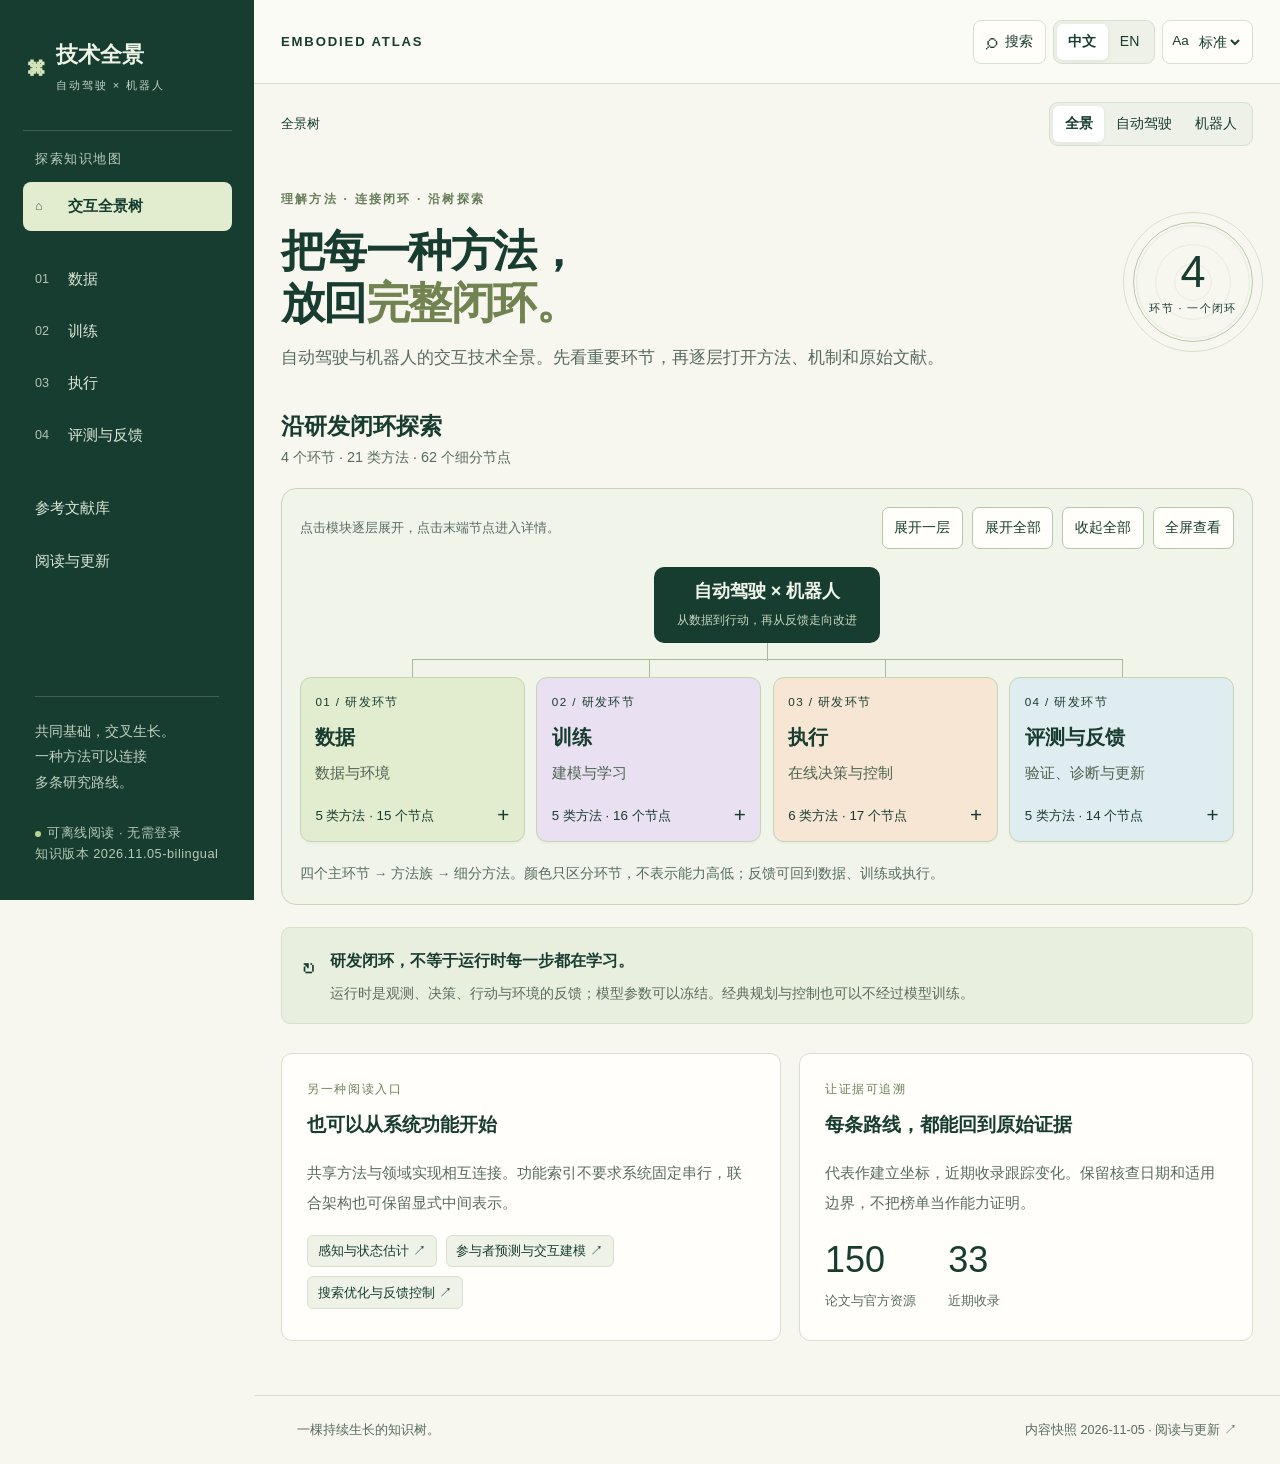
==== index.html @ 9d547c28 "Publish bilingual autonomous driving and robotics research atlas" ====
<!doctype html>
<html lang="zh-CN">
<head>
<meta charset="utf-8"><meta name="viewport" content="width=device-width,initial-scale=1">
<meta name="description" content="自动驾驶与机器人交互技术全景 / An interactive research atlas for autonomous driving and robotics.">
<meta name="theme-color" content="#173d31"><title>技术全景 · Embodied Atlas</title>
<link rel="stylesheet" href="style.css"><script src="data.js" defer></script><script src="app.js" defer></script>
</head>
<body>
<a class="skip" href="#main" id="skip">跳到主要内容</a>
<aside class="sidebar" id="sidebar"></aside>
<div class="workspace">
<header class="topbar"><button class="icon-button mobile-menu" id="menuToggle" aria-expanded="false">☰</button><a href="#home" class="topbrand">EMBODIED ATLAS<span> / 2026</span></a><div class="tools"><button id="openSearch" class="tool-button"><span aria-hidden="true">⌕</span><span id="searchLabel"></span><kbd>/</kbd></button><div class="segmented language" role="group" id="languageGroup"><button data-lang="zh" lang="zh-CN">中文</button><button data-lang="en" lang="en">EN</button></div><label class="font-control"><span aria-hidden="true">Aa</span><select id="fontSize"></select></label></div></header>
<div class="viewbar"><nav class="breadcrumbs" id="breadcrumbs"></nav><div class="segmented domain" id="domainGroup" role="group"></div></div>
<main id="main" tabindex="-1"></main>
<footer id="footer"></footer>
</div>
<dialog id="searchDialog" aria-labelledby="searchTitle"><div class="dialog-head"><h2 id="searchTitle"></h2><button id="closeSearch" class="icon-button">×</button></div><input id="searchInput" type="search" autocomplete="off"><div class="search-meta" id="searchMeta" role="status" aria-live="polite"></div><div id="searchResults"></div><div class="search-foot" id="searchFoot"></div></dialog>
<div class="sr-only" id="announcer" role="status" aria-live="polite"></div>
</body></html>
---- style.css ----
:root{--paper:#f7f7f0;--panel:#fffefa;--ink:#183c30;--muted:#596b60;--line:#d7dfd0;--deep:#173d31;--mint:#e1edce;--violet:#e9e1f1;--peach:#f6e6d3;--blue:#e0edf0;--font-size:18px;font-size:var(--font-size)}*{box-sizing:border-box}body{margin:0;background:var(--paper);color:var(--ink);font-family:Inter,"Noto Sans CJK SC","Microsoft YaHei",-apple-system,BlinkMacSystemFont,"Segoe UI",sans-serif;line-height:1.65}button,input,select{font:inherit}button,a,input,select,summary{-webkit-tap-highlight-color:transparent}button,select,summary{cursor:pointer}a{color:inherit;text-decoration:none}a:hover{text-decoration:underline;text-underline-offset:4px}button{color:inherit}button:disabled{opacity:.5;cursor:not-allowed}button:focus-visible,a:focus-visible,summary:focus-visible,input:focus-visible,select:focus-visible{outline:3px solid #577b36;outline-offset:4px}button{border:1px solid var(--line);background:var(--panel)}.skip{position:fixed;left:1rem;top:-6rem;z-index:99;padding:.7rem 1rem;background:white}.skip:focus{top:1rem}.sr-only{position:absolute;width:1px;height:1px;padding:0;margin:-1px;overflow:hidden;clip:rect(0,0,0,0);white-space:nowrap;border:0}.sidebar{position:fixed;inset:0 auto 0 0;width:254px;background:var(--deep);color:#eef3e6;padding:2rem 1.25rem;display:flex;flex-direction:column;z-index:15;overflow-y:auto}.brand{display:flex;align-items:center;gap:.7rem;font-size:1.2rem;font-weight:650;line-height:1.3;margin:.25rem .2rem 2.1rem}.brand-icon{font-size:1.9rem;color:#d4e3ba}.brand small{display:block;font-size:.62rem;font-weight:400;letter-spacing:.18em;margin-top:.5rem;color:#c3d3c5}.nav-label{font-size:.7rem;letter-spacing:.12em;color:#bdcdbd;padding:1rem .7rem .5rem;border-top:1px solid #426050}.nav-item{display:flex;gap:.65rem;align-items:center;padding:.68rem .7rem;border-radius:8px;font-size:.83rem;margin:3px 0;color:#dce7d7}.nav-item:hover{background:#244d3f;text-decoration:none}.nav-item.active{color:#173d31;background:#e1edce;font-weight:650}.nav-item .nav-num{font-size:.7rem;opacity:.8;min-width:1.2rem}.nav-gap{height:1rem}.sidebar-bottom{margin-top:auto;padding:.7rem .7rem 0}.sidebar-note{color:#c1d1c0;font-size:.78rem;line-height:1.8;border-top:1px solid #426050;padding-top:1.2rem}.side-status{font-size:.65rem;color:#b7c9b5;letter-spacing:.04em;margin-top:1.5rem}.status-dot{display:inline-block;width:6px;height:6px;background:#b7d690;border-radius:50%;margin-right:.35rem}.workspace{margin-left:254px;min-height:100vh}.topbar{min-height:84px;padding:1rem 2.4rem;border-bottom:1px solid var(--line);display:flex;align-items:center;justify-content:space-between;gap:1rem;background:#fbfbf5}.topbrand{font-size:.73rem;letter-spacing:.14em;font-weight:700;white-space:nowrap}.topbrand span{color:var(--muted);font-weight:400}.tools{display:flex;gap:.6rem;align-items:center}.tool-button{border:1px solid var(--line);border-radius:8px;min-height:44px;padding:.36rem .65rem;display:flex;gap:.45rem;align-items:center;font-size:.75rem}.tool-button>span:first-child{font-size:1.25rem;line-height:1}.tool-button kbd{font-family:inherit;border:1px solid var(--line);padding:0 .3rem;color:var(--muted);font-size:.65rem}.segmented{display:flex;background:#eef1e7;border:1px solid var(--line);padding:3px;border-radius:9px}.segmented button{background:transparent;border:0;border-radius:6px;min-height:36px;padding:.35rem .65rem;font-size:.72rem;white-space:nowrap}.segmented button.active{background:white;box-shadow:0 1px 4px #173d3112;font-weight:650}.font-control{display:flex;align-items:center;gap:.35rem;padding:.3rem .5rem;font-size:.75rem;border:1px solid var(--line);border-radius:8px;min-height:44px;background:var(--panel)}.font-control select{border:0;background:transparent;color:var(--ink);font-size:.73rem;max-width:6.5rem}.icon-button{width:44px;height:44px;border-radius:8px;display:inline-grid;place-items:center;font-size:1.3rem;flex-shrink:0}.mobile-menu{display:none}.viewbar{display:flex;justify-content:space-between;align-items:center;gap:1rem;padding:1.1rem 2.4rem .3rem}.breadcrumbs{display:flex;align-items:center;flex-wrap:wrap;gap:.45rem;color:var(--muted);font-size:.72rem}.breadcrumbs .current{color:var(--ink)}main{max-width:1700px;margin:auto;padding:1.8rem 2.4rem 3.5rem}h1,h2,h3,h4,p{margin-top:0}h1{font-weight:600;line-height:1.2;letter-spacing:-.035em}h2{font-size:1.3rem;line-height:1.4;font-weight:650}h3{font-size:1.05rem;line-height:1.5;font-weight:650}p{margin-bottom:1rem}p:last-child{margin-bottom:0}.eyebrow{font-size:.68rem;letter-spacing:.18em;font-weight:600;color:#677e59;margin-bottom:.85rem}.hero{display:flex;align-items:center;justify-content:space-between;gap:3rem;margin:.7rem 0 2rem}.hero h1{font-size:clamp(2.1rem,3.4vw,3.25rem);margin-bottom:.8rem}.hero h1 em{font-style:normal;color:#718350}.hero p{color:var(--muted);font-size:.92rem;max-width:43rem;line-height:1.85}.hero-index{flex:0 0 145px;width:145px;height:145px;border:1px solid #b9c8aa;border-radius:50%;display:grid;place-content:center;text-align:center;background:repeating-radial-gradient(circle,transparent 0 17px,#dce4d26b 18px 19px);outline:1px solid #d8e1ce;outline-offset:9px}.hero-index strong{font-size:2.5rem;line-height:1.2;font-weight:450}.hero-index small{font-size:.62rem;letter-spacing:.12em}.section-head{display:flex;align-items:flex-start;justify-content:space-between;gap:1rem;margin:1.8rem 0 1rem}.section-head h2{margin-bottom:.2rem}.section-head p{color:var(--muted);font-size:.8rem}.outline-button{border:1px solid #b6c7aa;border-radius:7px;padding:.4rem .65rem;min-height:42px;font-size:.75rem}.outline-button:hover{background:#e8efdd;text-decoration:none}.primary-link{background:var(--deep);color:white;border-radius:7px;padding:.55rem .85rem;display:inline-block;font-size:.83rem}.tree-shell{border:1px solid #c7d4bb;border-radius:15px;background:#f1f4e9;padding:1.4rem;position:relative}.tree-controls{display:flex;gap:.5rem;flex-wrap:wrap;justify-content:flex-end;align-items:center;margin-bottom:.8rem}.tree-controls .tree-hint{font-size:.73rem;color:var(--muted);margin-right:auto}.tree-root{background:var(--deep);color:#f1f4e9;display:table;max-width:100%;margin:1rem auto 1.9rem;padding:.6rem 1.3rem;border-radius:10px;text-align:center;position:relative;line-height:1.5}.tree-root strong{display:block;font-size:1rem}.tree-root small{font-size:.68rem;color:#c6d5bb}.tree-root:after{content:"";position:absolute;top:100%;left:50%;width:1px;height:1rem;background:#a8b99a}.tree-grid{display:grid;grid-template-columns:repeat(4,minmax(0,1fr));gap:1rem;position:relative;align-items:start}.tree-grid:before{content:"";height:1px;background:#a8b99a;position:absolute;top:-1rem;left:12%;right:12%}.stage-branch{min-width:0;position:relative}.stage-branch:before{content:"";position:absolute;top:-1rem;left:50%;height:1rem;width:1px;background:#a8b99a}.stage-toggle{width:100%;text-align:left;border:1px solid #c5d4b7;border-radius:11px;background:var(--stage-color);padding:1rem;display:block;position:relative;box-shadow:0 2px 0 #173d3107}.mint{--stage-color:var(--mint)}.violet{--stage-color:var(--violet)}.peach{--stage-color:var(--peach)}.blue{--stage-color:var(--blue)}.stage-toggle:hover{border-color:#7c9866;box-shadow:0 4px 14px #173d3110}.stage-toggle .stage-number{font-size:.65rem;letter-spacing:.12em;display:block;margin-bottom:.7rem}.stage-toggle strong{display:block;font-size:1.28rem;line-height:1.4;margin-bottom:.5rem}.stage-toggle .subtitle{font-size:.76rem;display:block;line-height:1.65;color:#4d6252}.branch-foot{display:flex;justify-content:space-between;gap:.5rem;margin-top:1.1rem;font-size:.67rem;align-items:center}.toggle-indicator{font-size:1.15rem;font-weight:400;line-height:1}.tree-children{margin:.7rem 0 0 .55rem;padding-left:.65rem;border-left:1px solid #c2cfb7}.category-branch{margin-bottom:.55rem;position:relative}.category-branch:before{content:"";position:absolute;top:1.2rem;left:-.65rem;width:.65rem;height:1px;background:#c2cfb7}.category-toggle{width:100%;text-align:left;border-radius:8px;background:var(--panel);padding:.65rem .6rem;display:flex;align-items:center;gap:.45rem;font-size:.82rem;line-height:1.55}.category-toggle .cat-count{margin-left:auto;font-size:.65rem;color:var(--muted)}.category-toggle[aria-expanded=true]{border-color:#829d6e;background:#fff}.tree-leaves{list-style:none;padding:0 0 .35rem .7rem;margin:.45rem 0 .5rem;border-left:1px solid #cbd5c1}.tree-leaves li{margin:.25rem 0;position:relative}.tree-leaves a{display:flex;align-items:center;gap:.3rem;border-radius:6px;padding:.4rem .5rem;background:#fffefa;font-size:.75rem;line-height:1.65;border:1px solid transparent}.tree-leaves a:hover{border-color:#b6c7aa;text-decoration:none;background:white}.tree-leaves a span:last-child{margin-left:auto;color:#789164}.branch-overview{font-size:.68rem;display:block;margin:.7rem .2rem 1rem;color:#496d37}.tree-legend{font-size:.7rem;color:var(--muted);margin:1.1rem 0 .1rem;line-height:1.8}.loop-note{display:flex;gap:.8rem;align-items:flex-start;background:#e9efdf;border:1px solid #d8e1ca;border-radius:9px;padding:1rem 1.1rem;margin:1.2rem 0}.loop-note>span{font-size:1.5rem;line-height:1.5}.loop-note strong{font-size:.87rem}.loop-note p{font-size:.78rem;color:var(--muted);margin-top:.35rem}.overview-grid{display:grid;grid-template-columns:1.1fr 1fr;gap:1rem;margin-top:1.6rem}.panel{border:1px solid var(--line);border-radius:11px;padding:1.4rem;background:var(--panel)}.panel p{color:var(--muted);font-size:.86rem;line-height:1.9}.panel-kicker{font-size:.65rem;letter-spacing:.14em;color:#6b7f58;margin-bottom:.7rem}.reading-path{display:flex;gap:.5rem;flex-wrap:wrap}.reading-path a,.chip{display:inline-block;border:1px solid var(--line);background:#eff3e7;padding:.25rem .55rem;border-radius:6px;font-size:.72rem;line-height:1.65}.stats{display:flex;gap:1.8rem;margin-top:1rem}.stats strong{display:block;font-size:2rem;font-weight:450;line-height:1.4}.stats span{font-size:.73rem;color:var(--muted)}.page-header{padding:1.5rem 0 1.4rem;max-width:60rem}.page-header h1{font-size:2.1rem;margin-bottom:.8rem}.page-header p{font-size:.95rem;line-height:1.9;color:var(--muted);max-width:58rem}.domain-note{border-left:3px solid #8da573;background:#edf2e5;padding:.85rem 1rem;font-size:.83rem;line-height:1.9;margin:0 0 1.4rem}.category-grid{display:grid;grid-template-columns:repeat(2,minmax(0,1fr));gap:1rem}.category-card{border:1px solid var(--line);background:var(--panel);padding:1.4rem;border-radius:11px}.category-id{font-size:.65rem;letter-spacing:.1em;color:var(--muted)}.category-card h2{margin:.55rem 0}.category-card p{font-size:.83rem;color:var(--muted);line-height:1.85}.leaf-links{display:flex;flex-direction:column}.leaf-links a{border-top:1px solid #e4e9dd;padding:.75rem 0;display:flex;gap:.7rem;font-size:.85rem;line-height:1.7}.leaf-links a>span:last-child{margin-left:auto;color:#708c60}.leaf-links small{font-size:.68rem;color:var(--muted);white-space:nowrap}.node-layout{display:grid;grid-template-columns:minmax(0,1fr) 250px;gap:2rem;align-items:start}.node-article{font-size:1rem;line-height:1.95;max-width:76ch}.node-article p{margin-bottom:1.25rem}.node-article a{color:#42702d;text-decoration:underline;text-decoration-thickness:1px}.node-article ul{padding-left:1.3rem}.node-article li{margin-bottom:.7rem}.chips{display:flex;gap:.4rem;flex-wrap:wrap;margin-bottom:1.2rem}.chip.driving{background:#f4e7d7}.chip.robotics{background:#e9e0f2}.chip.latest{background:#e4ecd6}.ref-section{margin:2rem 0}.ref-head{display:flex;gap:.6rem;flex-wrap:wrap;align-items:baseline;margin-bottom:1rem}.ref-head h2{margin:0}.ref-head .help{font-size:.73rem;color:var(--muted)}.count{font-size:.7rem;color:#587345;background:#e8efdf;padding:.12rem .5rem;border-radius:50px}.reference-grid{display:grid;grid-template-columns:repeat(2,minmax(0,1fr));gap:.8rem}.reference-card{border:1px solid var(--line);border-radius:9px;background:var(--panel);padding:1.05rem}.reference-card h3{font-size:.92rem;line-height:1.65;margin:.5rem 0}.reference-card a:hover{text-decoration:none}.reference-card a:hover h3{text-decoration:underline;text-underline-offset:4px}.ref-meta{font-size:.66rem;color:#5e744c;display:flex;gap:.5rem;justify-content:space-between}.ref-desc{font-size:.78rem;line-height:1.85;color:var(--muted);margin:.6rem 0}.ref-origin{font-size:.65rem;color:#697d60;margin-top:.8rem;overflow-wrap:anywhere}.ref-links{display:flex;gap:.4rem;flex-wrap:wrap;border-top:1px solid #e4e8dd;margin-top:.7rem;padding-top:.7rem}.ref-links a{font-size:.67rem;color:#4e703d}.node-aside{position:sticky;top:1rem}.node-aside h3{font-size:.95rem}.node-aside p{font-size:.78rem}.small-link{display:block;font-size:.76rem;padding:.55rem 0;border-top:1px solid #e2e8d9}.node-aside .panel{padding:1.1rem}.next-prev{display:flex;justify-content:space-between;gap:1rem;border-top:1px solid var(--line);margin-top:2rem;padding-top:1.4rem}.next-prev a{font-size:.85rem;max-width:45%;line-height:1.6}.next-prev small{display:block;font-size:.67rem;color:var(--muted);margin-bottom:.3rem}.next-prev a:last-child{text-align:right}.leaf-detail{border:1px solid var(--line);border-radius:9px;margin:.7rem 0;background:var(--panel)}.leaf-detail summary{padding:1rem;font-size:1rem;line-height:1.7}.leaf-detail summary .count{float:right}.detail-inner{padding:0 1.2rem 1.2rem;font-size:.87rem;line-height:1.9}.detail-link{font-size:.83rem;color:#486e31;font-weight:600}.empty-state{padding:1.5rem;border:1px dashed #c3d0b9;border-radius:9px;color:var(--muted);font-size:.85rem;background:#f1f4e9}.empty-state p{margin-top:.6rem;font-size:.8rem}.filter-row{display:flex;gap:.8rem;align-items:center;flex-wrap:wrap;margin:.7rem 0 1.2rem}.inline-search{flex:1;min-width:180px;background:var(--panel);border:1px solid #bbcbb0;border-radius:8px;padding:.7rem 1rem;font-size:.86rem}.filter-row select{border:1px solid #bbcbb0;padding:.65rem .7rem;border-radius:8px;background:var(--panel);font-size:.8rem}.mini{font-size:.75rem;color:var(--muted)}.guide-grid{display:grid;grid-template-columns:repeat(2,minmax(0,1fr));gap:1rem}.wide{grid-column:1/-1}.axis-row{display:grid;grid-template-columns:10rem 1fr;gap:1rem;border-top:1px solid var(--line);padding:.8rem 0;font-size:.84rem}.axis-row span{color:var(--muted)}footer{border-top:1px solid var(--line);padding:1.3rem 2.4rem;display:flex;justify-content:space-between;flex-wrap:wrap;gap:1rem;font-size:.7rem;color:var(--muted)}dialog{width:min(780px,92vw);max-height:86vh;padding:1.2rem;border:1px solid #afc09f;border-radius:14px;background:var(--paper);color:var(--ink);box-shadow:0 20px 80px #152e2840}dialog::backdrop{background:#173d3180;backdrop-filter:blur(3px)}.dialog-head{display:flex;align-items:center;justify-content:space-between;margin-bottom:1rem}.dialog-head h2{margin:0;font-size:1.15rem}#searchInput{width:100%;border:1px solid #bbcbb0;border-radius:8px;background:white;padding:.7rem .9rem;font-size:.95rem}.search-meta{font-size:.74rem;color:var(--muted);padding:.8rem 0}.search-result{display:block;border-top:1px solid var(--line);padding:1rem .5rem}.search-result:hover{background:#edf2e4;text-decoration:none}.search-result small{color:var(--muted);font-size:.68rem}.search-result h3{font-size:1rem;margin:.3rem 0}.search-result p{font-size:.8rem;color:var(--muted);line-height:1.8}.search-foot{border-top:1px solid var(--line);padding-top:.8rem;font-size:.68rem;color:var(--muted)}.tree-shell:fullscreen{overflow:auto;border-radius:0;padding:2rem;background:var(--paper)}.tree-shell:fullscreen .tree-grid{gap:1.5rem}.tree-shell:fullscreen .stage-toggle strong{font-size:1.45rem}[hidden]{display:none!important}html[data-font=large]{--font-size:20px}html[data-font=xlarge]{--font-size:22px}@media(min-width:1700px){.sidebar{width:280px}.workspace{margin-left:280px}}@media(max-width:1300px){.topbar{padding:1rem 1.5rem}.viewbar{padding:1rem 1.5rem .3rem}main{padding:1.4rem 1.5rem 3rem}.topbrand span{display:none}.tools{gap:.4rem}.tool-button kbd{display:none}.hero-index{flex-basis:120px;width:120px;height:120px}.tree-grid{gap:.65rem}.tree-shell{padding:1rem}.stage-toggle{padding:.8rem}.stage-toggle strong{font-size:1.1rem}.stage-toggle .subtitle{font-size:.7rem}.node-layout{grid-template-columns:minmax(0,1fr) 210px;gap:1.2rem}.reference-grid{grid-template-columns:1fr}}@media(max-width:1100px){.sidebar{width:220px;padding:1.5rem .9rem}.workspace{margin-left:220px}.topbrand{display:none}.topbar{justify-content:flex-end}.tree-grid{grid-template-columns:repeat(2,minmax(0,1fr));gap:1.2rem}.tree-grid:before{display:none}.stage-branch:before{display:none}.tree-root{margin-bottom:1.5rem}.tree-root:after{height:1.5rem}.tree-grid{border-top:1px solid #a8b99a;padding-top:1rem}.hero-index{display:none}.node-layout{grid-template-columns:1fr}.node-aside{position:static}.node-aside .panel{display:block}.node-aside .small-link{display:inline-block;margin-right:1rem}.domain button{font-size:.67rem;padding:.3rem .5rem}.overview-grid{grid-template-columns:1fr}.tree-controls .tree-hint{width:100%}.category-grid{grid-template-columns:1fr}}@media(max-width:780px){.sidebar{transform:translateX(-100%);transition:transform .2s;width:270px;top:76px;padding-top:1.5rem;box-shadow:15px 0 40px #173d3133}.sidebar.open{transform:translateX(0)}.workspace{margin-left:0}.topbar{padding:.7rem 1rem;min-height:76px;gap:.5rem;position:relative;z-index:20;justify-content:space-between}.mobile-menu{display:inline-grid}.tools{gap:.35rem}.tool-button{padding:.3rem .5rem}.tool-button #searchLabel{display:none}.font-control{padding:.2rem .35rem}.font-control select{max-width:4.3rem}.language button{padding:.3rem .5rem}.viewbar{padding:1rem 1rem .3rem;align-items:flex-start;flex-direction:column;gap:.8rem}.breadcrumbs{font-size:.7rem}.domain{align-self:flex-end}.domain button{font-size:.73rem;padding:.3rem .7rem}main{padding:1rem 1rem 2.3rem}.hero{margin:.7rem 0 1.3rem}.hero h1{font-size:2.1rem}.hero p{font-size:.9rem}.hero .eyebrow{font-size:.6rem;letter-spacing:.13em}.tree-shell{padding:.8rem}.tree-controls{gap:.4rem}.tree-controls button{font-size:.69rem;padding:.35rem .5rem}.tree-grid{gap:.8rem}.stage-toggle strong{font-size:1.15rem}.stage-toggle .subtitle{font-size:.75rem}.branch-foot{font-size:.67rem}.category-toggle{font-size:.8rem}.tree-leaves a{font-size:.76rem}.tree-children{margin-left:.2rem;padding-left:.45rem}.category-branch:before{left:-.45rem;width:.45rem}.tree-leaves{padding-left:.4rem}.overview-grid,.guide-grid{grid-template-columns:1fr}.wide{grid-column:auto}.panel,.category-card{padding:1.1rem}.page-header{padding:.8rem 0 1rem}.page-header h1{font-size:1.75rem}.reference-grid{grid-template-columns:1fr}.node-article{font-size:1rem;line-height:1.95}.axis-row{grid-template-columns:1fr;gap:.3rem}.next-prev a{font-size:.8rem}footer{padding:1rem;font-size:.7rem}.section-head{margin-top:1.4rem}.section-head h2{font-size:1.15rem}.section-head p{font-size:.76rem}}@media(max-width:480px){.tree-grid{grid-template-columns:1fr}.tree-root{width:100%}.stage-toggle{padding:1rem}.stage-toggle strong{font-size:1.3rem}.stage-toggle .subtitle{font-size:.83rem}.branch-foot{font-size:.74rem}.category-toggle{font-size:.9rem;padding:.75rem}.tree-leaves a{font-size:.86rem;padding:.55rem}.tree-children{margin-left:.6rem;padding-left:.7rem}.tree-legend{font-size:.72rem}.hero h1{font-size:1.9rem}.stats{gap:1.3rem}.topbar{padding:.6rem .7rem}.font-control>span{display:none}}@media(prefers-reduced-motion:reduce){*{scroll-behavior:auto!important;transition:none!important}}@media print{.sidebar,.topbar,.viewbar,.tree-controls,footer{display:none}.workspace{margin:0}main{padding:0}.tree-grid{grid-template-columns:repeat(2,1fr)}.node-layout{display:block}.node-aside{display:none}a{text-decoration:underline}.panel,.reference-card,.category-card{break-inside:avoid}body{background:white}}

/* Readability refinements: no clipped long titles or tiny tree leaves. */
.tree-leaves a{font-size:.85rem}.category-toggle{font-size:.87rem}.stage-toggle .subtitle{font-size:.81rem}.branch-foot{font-size:.74rem}.category-toggle,.stage-toggle,.reference-card h3,.page-header h1,.breadcrumbs{overflow-wrap:anywhere}.tree-legend{font-size:.75rem}.ref-origin,.ref-meta{font-size:.72rem}.tool-button,.font-control select,.segmented button{font-size:.78rem}.sidebar-bottom .side-status{font-size:.71rem}
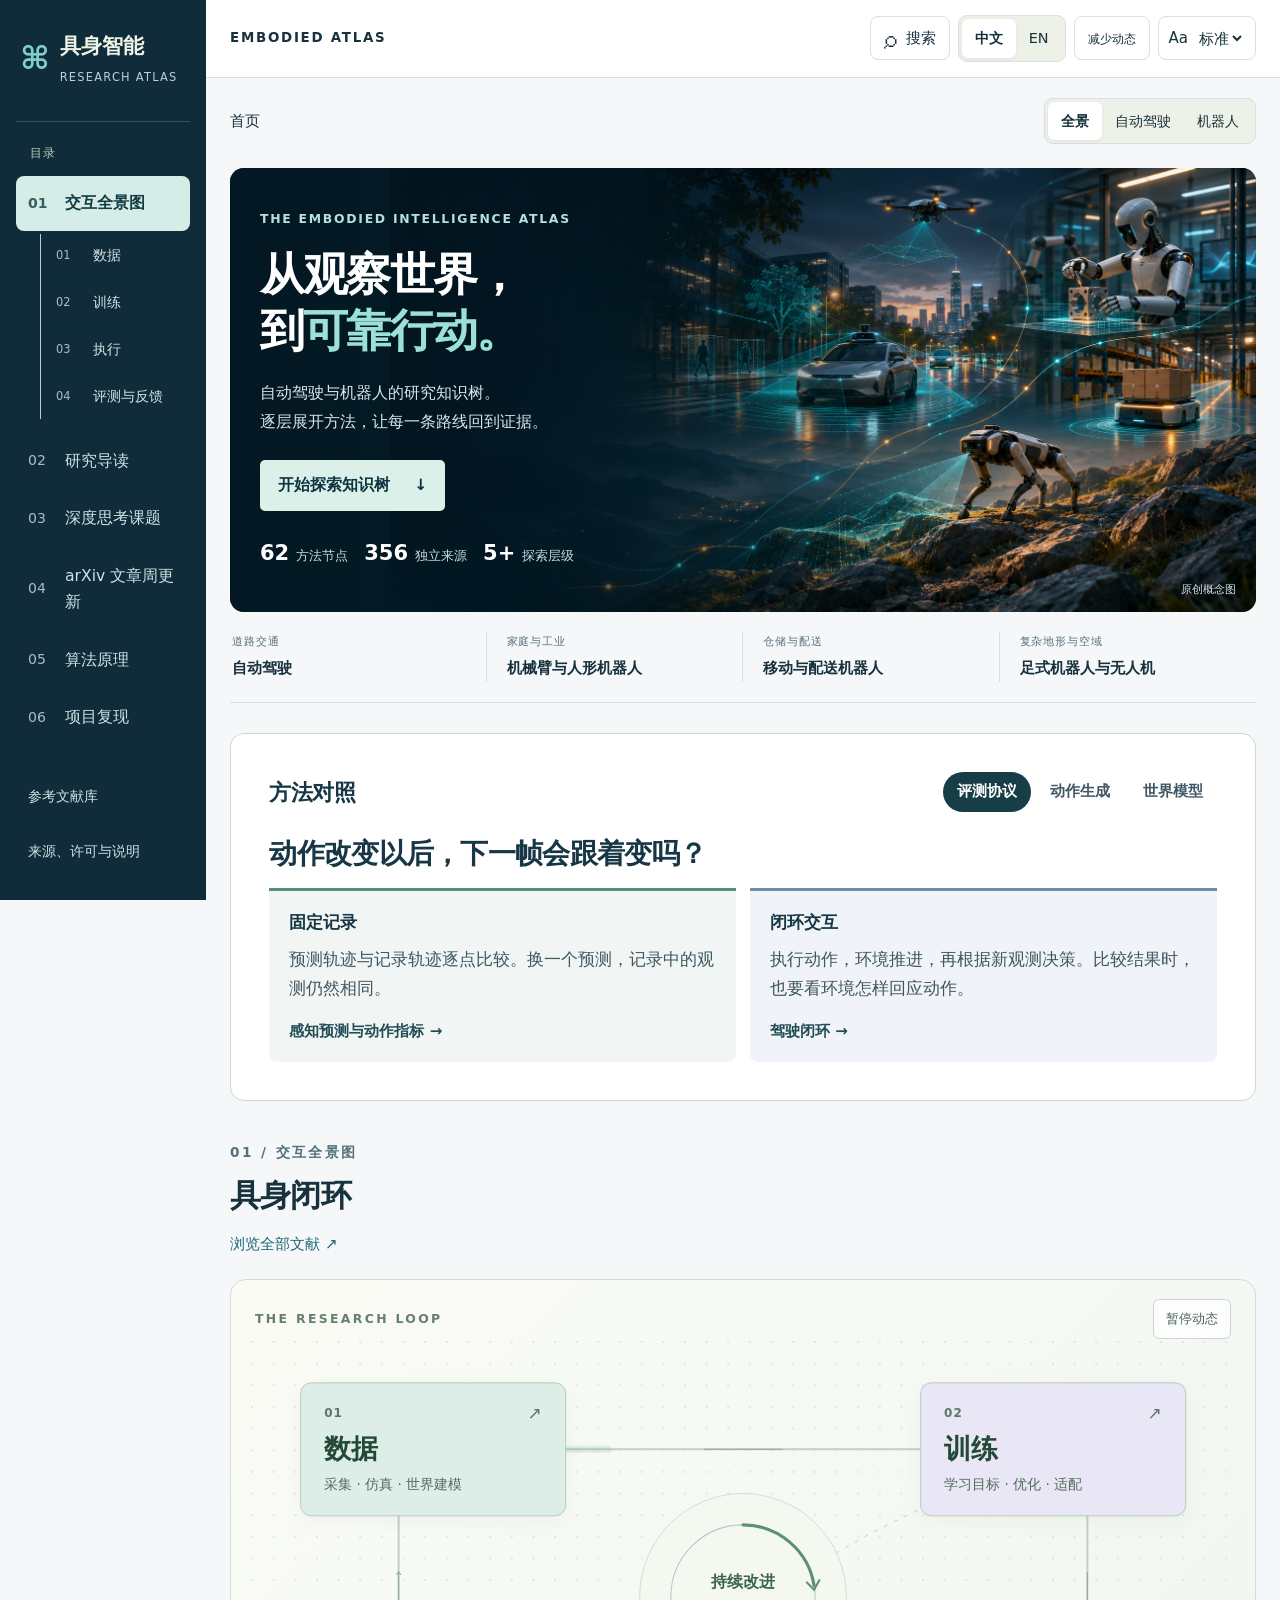
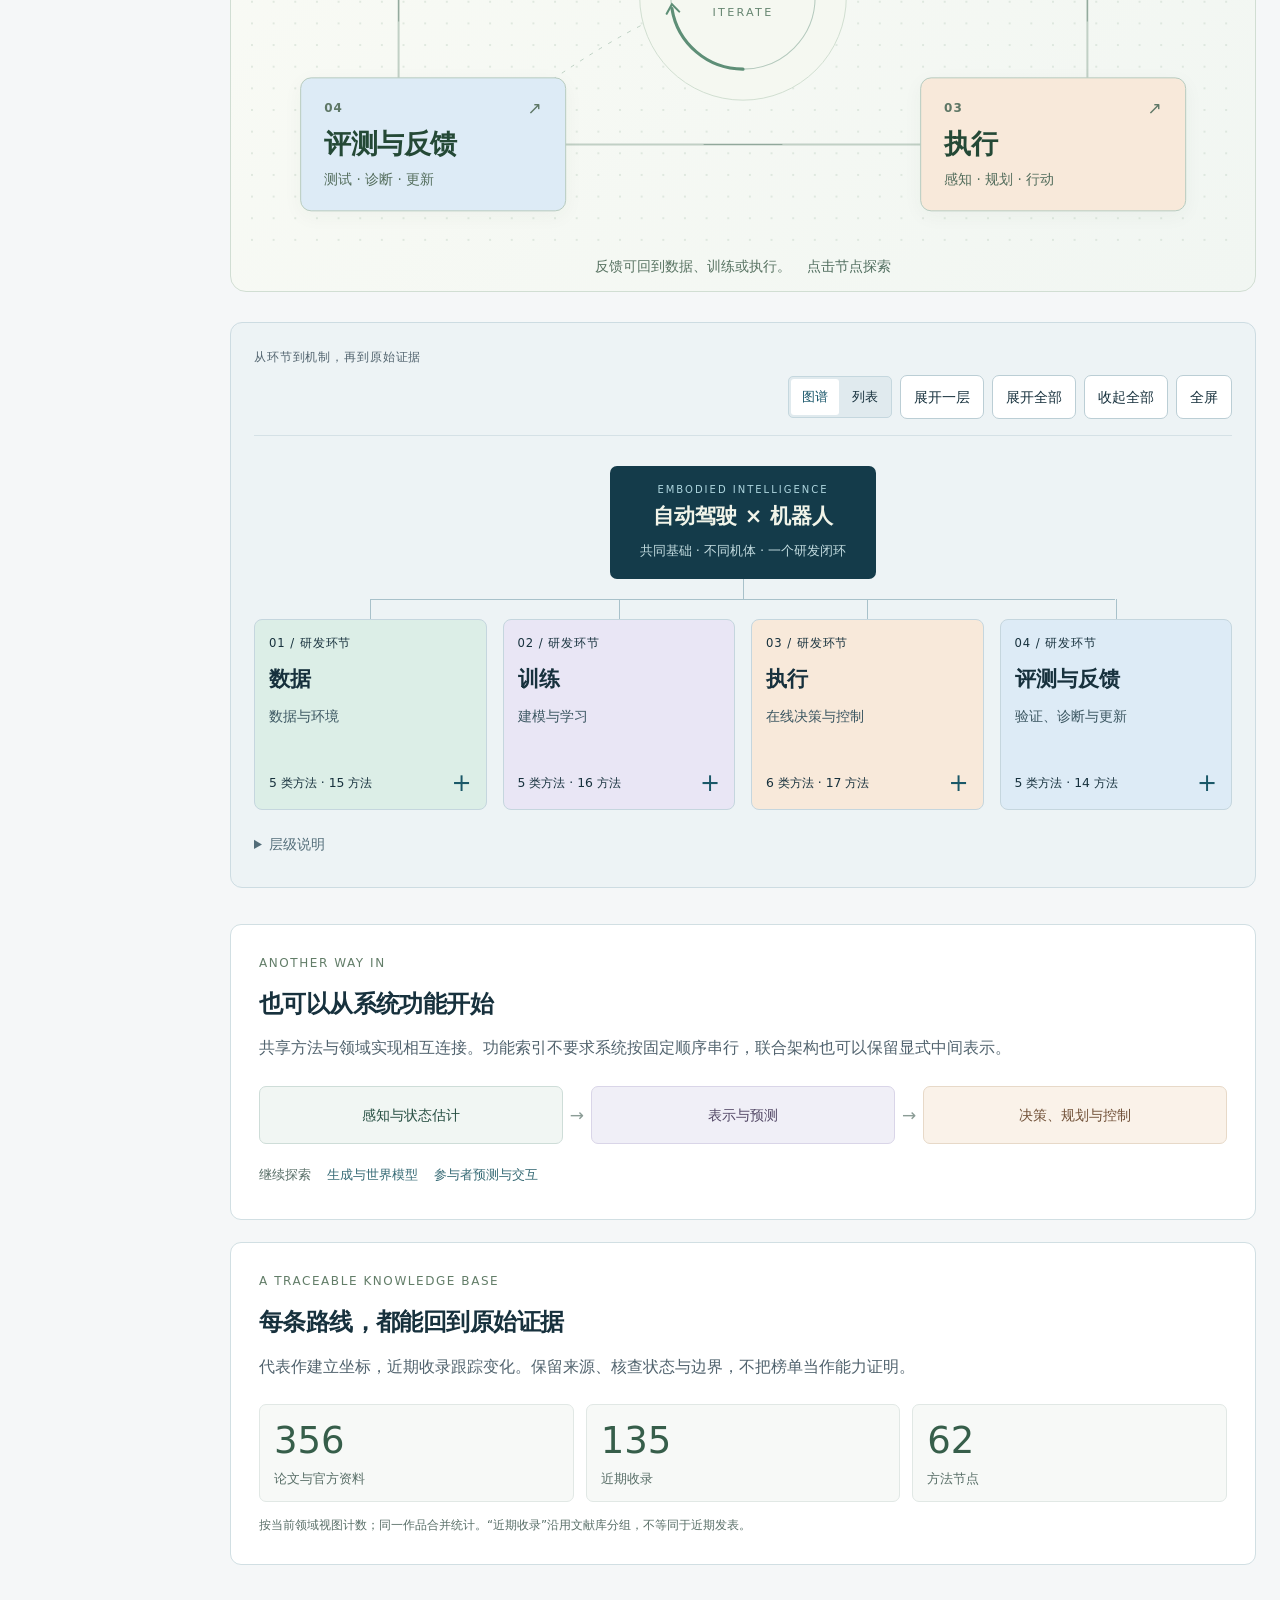
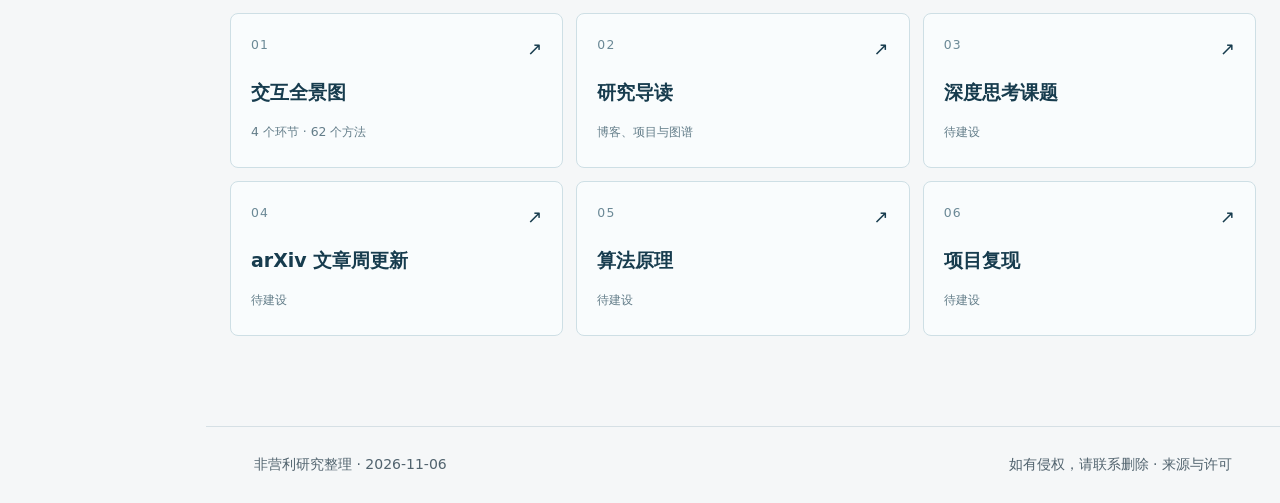
==== commit 4e43f72a: "Publish reviewed Embodied Research Atlas revision 9" ====
--- a/index.html
+++ b/index.html
@@ -1,20 +1,25 @@
-<!doctype html>
-<html lang="zh-CN">
-<head>
-<meta charset="utf-8"><meta name="viewport" content="width=device-width,initial-scale=1">
-<meta name="description" content="自动驾驶与机器人交互技术全景 / An interactive research atlas for autonomous driving and robotics.">
-<meta name="theme-color" content="#173d31"><title>技术全景 · Embodied Atlas</title>
-<link rel="stylesheet" href="style.css"><script src="data.js" defer></script><script src="app.js" defer></script>
-</head>
-<body>
-<a class="skip" href="#main" id="skip">跳到主要内容</a>
-<aside class="sidebar" id="sidebar"></aside>
-<div class="workspace">
-<header class="topbar"><button class="icon-button mobile-menu" id="menuToggle" aria-expanded="false">☰</button><a href="#home" class="topbrand">EMBODIED ATLAS<span> / 2026</span></a><div class="tools"><button id="openSearch" class="tool-button"><span aria-hidden="true">⌕</span><span id="searchLabel"></span><kbd>/</kbd></button><div class="segmented language" role="group" id="languageGroup"><button data-lang="zh" lang="zh-CN">中文</button><button data-lang="en" lang="en">EN</button></div><label class="font-control"><span aria-hidden="true">Aa</span><select id="fontSize"></select></label></div></header>
-<div class="viewbar"><nav class="breadcrumbs" id="breadcrumbs"></nav><div class="segmented domain" id="domainGroup" role="group"></div></div>
-<main id="main" tabindex="-1"></main>
-<footer id="footer"></footer>
-</div>
-<dialog id="searchDialog" aria-labelledby="searchTitle"><div class="dialog-head"><h2 id="searchTitle"></h2><button id="closeSearch" class="icon-button">×</button></div><input id="searchInput" type="search" autocomplete="off"><div class="search-meta" id="searchMeta" role="status" aria-live="polite"></div><div id="searchResults"></div><div class="search-foot" id="searchFoot"></div></dialog>
-<div class="sr-only" id="announcer" role="status" aria-live="polite"></div>
-</body></html>
+<!doctype html>
+<html lang="zh-CN">
+<head>
+<meta charset="utf-8"><meta name="viewport" content="width=device-width,initial-scale=1">
+<meta name="description" content="自动驾驶与机器人交互技术全景 / An interactive research atlas for autonomous driving and robotics.">
+<meta name="theme-color" content="#173d31"><title>技术全景 · Embodied Atlas</title>
+<link rel="stylesheet" href="style.css?rev=9"><script src="data.js?rev=9" defer></script><script src="app.js?rev=9" defer></script>
+</head>
+<body>
+<a class="skip" href="#main" id="skip">跳到主要内容</a>
+<aside class="sidebar" id="sidebar"></aside>
+<div class="workspace">
+<header class="topbar"><button class="icon-button mobile-menu" id="menuToggle" aria-expanded="false">☰</button><a href="#home" class="topbrand">EMBODIED ATLAS<span> / 2026</span></a><div class="tools"><button id="openSearch" class="tool-button"><span aria-hidden="true">⌕</span><span id="searchLabel"></span><kbd>/</kbd></button><div class="segmented language" role="group" id="languageGroup"><button data-lang="zh" lang="zh-CN">中文</button><button data-lang="en" lang="en">EN</button></div><button id="motionToggle" class="tool-button motion-control" aria-pressed="false"></button><label class="font-control"><span aria-hidden="true">Aa</span><select id="fontSize"></select></label></div></header>
+<div class="viewbar"><nav class="breadcrumbs" id="breadcrumbs"></nav><div class="segmented domain" id="domainGroup" role="group"></div></div>
+<main id="main" tabindex="-1"></main>
+<footer id="footer"></footer>
+</div>
+<dialog id="searchDialog" aria-labelledby="searchTitle"><div class="dialog-head"><h2 id="searchTitle"></h2><button id="closeSearch" class="icon-button">×</button></div><input id="searchInput" type="search" autocomplete="off"><div class="search-meta" id="searchMeta" role="status" aria-live="polite"></div><div id="searchResults"></div><div class="search-foot" id="searchFoot"></div></dialog>
+<dialog id="mediaDialog" aria-labelledby="mediaImageCaption">
+  <div class="figure-dialog-head"><p id="mediaImageCaption"></p><button id="figureZoom" type="button" aria-controls="figureViewport">放大细节</button><button id="closeMedia" class="icon-button" aria-label="关闭图片">×</button></div>
+  <div id="figureViewport" tabindex="-1" role="region" aria-labelledby="mediaImageCaption"><img id="mediaImage" alt="" referrerpolicy="no-referrer"></div>
+  <div class="figure-original"><span id="figureStatus" role="status"></span><a id="figureOriginal" target="_blank" rel="noopener noreferrer" hidden></a></div>
+</dialog>
+<div class="sr-only" id="announcer" role="status" aria-live="polite"></div>
+</body></html>
--- a/style.css
+++ b/style.css
@@ -1,4 +1,275 @@
-:root{--paper:#f7f7f0;--panel:#fffefa;--ink:#183c30;--muted:#596b60;--line:#d7dfd0;--deep:#173d31;--mint:#e1edce;--violet:#e9e1f1;--peach:#f6e6d3;--blue:#e0edf0;--font-size:18px;font-size:var(--font-size)}*{box-sizing:border-box}body{margin:0;background:var(--paper);color:var(--ink);font-family:Inter,"Noto Sans CJK SC","Microsoft YaHei",-apple-system,BlinkMacSystemFont,"Segoe UI",sans-serif;line-height:1.65}button,input,select{font:inherit}button,a,input,select,summary{-webkit-tap-highlight-color:transparent}button,select,summary{cursor:pointer}a{color:inherit;text-decoration:none}a:hover{text-decoration:underline;text-underline-offset:4px}button{color:inherit}button:disabled{opacity:.5;cursor:not-allowed}button:focus-visible,a:focus-visible,summary:focus-visible,input:focus-visible,select:focus-visible{outline:3px solid #577b36;outline-offset:4px}button{border:1px solid var(--line);background:var(--panel)}.skip{position:fixed;left:1rem;top:-6rem;z-index:99;padding:.7rem 1rem;background:white}.skip:focus{top:1rem}.sr-only{position:absolute;width:1px;height:1px;padding:0;margin:-1px;overflow:hidden;clip:rect(0,0,0,0);white-space:nowrap;border:0}.sidebar{position:fixed;inset:0 auto 0 0;width:254px;background:var(--deep);color:#eef3e6;padding:2rem 1.25rem;display:flex;flex-direction:column;z-index:15;overflow-y:auto}.brand{display:flex;align-items:center;gap:.7rem;font-size:1.2rem;font-weight:650;line-height:1.3;margin:.25rem .2rem 2.1rem}.brand-icon{font-size:1.9rem;color:#d4e3ba}.brand small{display:block;font-size:.62rem;font-weight:400;letter-spacing:.18em;margin-top:.5rem;color:#c3d3c5}.nav-label{font-size:.7rem;letter-spacing:.12em;color:#bdcdbd;padding:1rem .7rem .5rem;border-top:1px solid #426050}.nav-item{display:flex;gap:.65rem;align-items:center;padding:.68rem .7rem;border-radius:8px;font-size:.83rem;margin:3px 0;color:#dce7d7}.nav-item:hover{background:#244d3f;text-decoration:none}.nav-item.active{color:#173d31;background:#e1edce;font-weight:650}.nav-item .nav-num{font-size:.7rem;opacity:.8;min-width:1.2rem}.nav-gap{height:1rem}.sidebar-bottom{margin-top:auto;padding:.7rem .7rem 0}.sidebar-note{color:#c1d1c0;font-size:.78rem;line-height:1.8;border-top:1px solid #426050;padding-top:1.2rem}.side-status{font-size:.65rem;color:#b7c9b5;letter-spacing:.04em;margin-top:1.5rem}.status-dot{display:inline-block;width:6px;height:6px;background:#b7d690;border-radius:50%;margin-right:.35rem}.workspace{margin-left:254px;min-height:100vh}.topbar{min-height:84px;padding:1rem 2.4rem;border-bottom:1px solid var(--line);display:flex;align-items:center;justify-content:space-between;gap:1rem;background:#fbfbf5}.topbrand{font-size:.73rem;letter-spacing:.14em;font-weight:700;white-space:nowrap}.topbrand span{color:var(--muted);font-weight:400}.tools{display:flex;gap:.6rem;align-items:center}.tool-button{border:1px solid var(--line);border-radius:8px;min-height:44px;padding:.36rem .65rem;display:flex;gap:.45rem;align-items:center;font-size:.75rem}.tool-button>span:first-child{font-size:1.25rem;line-height:1}.tool-button kbd{font-family:inherit;border:1px solid var(--line);padding:0 .3rem;color:var(--muted);font-size:.65rem}.segmented{display:flex;background:#eef1e7;border:1px solid var(--line);padding:3px;border-radius:9px}.segmented button{background:transparent;border:0;border-radius:6px;min-height:36px;padding:.35rem .65rem;font-size:.72rem;white-space:nowrap}.segmented button.active{background:white;box-shadow:0 1px 4px #173d3112;font-weight:650}.font-control{display:flex;align-items:center;gap:.35rem;padding:.3rem .5rem;font-size:.75rem;border:1px solid var(--line);border-radius:8px;min-height:44px;background:var(--panel)}.font-control select{border:0;background:transparent;color:var(--ink);font-size:.73rem;max-width:6.5rem}.icon-button{width:44px;height:44px;border-radius:8px;display:inline-grid;place-items:center;font-size:1.3rem;flex-shrink:0}.mobile-menu{display:none}.viewbar{display:flex;justify-content:space-between;align-items:center;gap:1rem;padding:1.1rem 2.4rem .3rem}.breadcrumbs{display:flex;align-items:center;flex-wrap:wrap;gap:.45rem;color:var(--muted);font-size:.72rem}.breadcrumbs .current{color:var(--ink)}main{max-width:1700px;margin:auto;padding:1.8rem 2.4rem 3.5rem}h1,h2,h3,h4,p{margin-top:0}h1{font-weight:600;line-height:1.2;letter-spacing:-.035em}h2{font-size:1.3rem;line-height:1.4;font-weight:650}h3{font-size:1.05rem;line-height:1.5;font-weight:650}p{margin-bottom:1rem}p:last-child{margin-bottom:0}.eyebrow{font-size:.68rem;letter-spacing:.18em;font-weight:600;color:#677e59;margin-bottom:.85rem}.hero{display:flex;align-items:center;justify-content:space-between;gap:3rem;margin:.7rem 0 2rem}.hero h1{font-size:clamp(2.1rem,3.4vw,3.25rem);margin-bottom:.8rem}.hero h1 em{font-style:normal;color:#718350}.hero p{color:var(--muted);font-size:.92rem;max-width:43rem;line-height:1.85}.hero-index{flex:0 0 145px;width:145px;height:145px;border:1px solid #b9c8aa;border-radius:50%;display:grid;place-content:center;text-align:center;background:repeating-radial-gradient(circle,transparent 0 17px,#dce4d26b 18px 19px);outline:1px solid #d8e1ce;outline-offset:9px}.hero-index strong{font-size:2.5rem;line-height:1.2;font-weight:450}.hero-index small{font-size:.62rem;letter-spacing:.12em}.section-head{display:flex;align-items:flex-start;justify-content:space-between;gap:1rem;margin:1.8rem 0 1rem}.section-head h2{margin-bottom:.2rem}.section-head p{color:var(--muted);font-size:.8rem}.outline-button{border:1px solid #b6c7aa;border-radius:7px;padding:.4rem .65rem;min-height:42px;font-size:.75rem}.outline-button:hover{background:#e8efdd;text-decoration:none}.primary-link{background:var(--deep);color:white;border-radius:7px;padding:.55rem .85rem;display:inline-block;font-size:.83rem}.tree-shell{border:1px solid #c7d4bb;border-radius:15px;background:#f1f4e9;padding:1.4rem;position:relative}.tree-controls{display:flex;gap:.5rem;flex-wrap:wrap;justify-content:flex-end;align-items:center;margin-bottom:.8rem}.tree-controls .tree-hint{font-size:.73rem;color:var(--muted);margin-right:auto}.tree-root{background:var(--deep);color:#f1f4e9;display:table;max-width:100%;margin:1rem auto 1.9rem;padding:.6rem 1.3rem;border-radius:10px;text-align:center;position:relative;line-height:1.5}.tree-root strong{display:block;font-size:1rem}.tree-root small{font-size:.68rem;color:#c6d5bb}.tree-root:after{content:"";position:absolute;top:100%;left:50%;width:1px;height:1rem;background:#a8b99a}.tree-grid{display:grid;grid-template-columns:repeat(4,minmax(0,1fr));gap:1rem;position:relative;align-items:start}.tree-grid:before{content:"";height:1px;background:#a8b99a;position:absolute;top:-1rem;left:12%;right:12%}.stage-branch{min-width:0;position:relative}.stage-branch:before{content:"";position:absolute;top:-1rem;left:50%;height:1rem;width:1px;background:#a8b99a}.stage-toggle{width:100%;text-align:left;border:1px solid #c5d4b7;border-radius:11px;background:var(--stage-color);padding:1rem;display:block;position:relative;box-shadow:0 2px 0 #173d3107}.mint{--stage-color:var(--mint)}.violet{--stage-color:var(--violet)}.peach{--stage-color:var(--peach)}.blue{--stage-color:var(--blue)}.stage-toggle:hover{border-color:#7c9866;box-shadow:0 4px 14px #173d3110}.stage-toggle .stage-number{font-size:.65rem;letter-spacing:.12em;display:block;margin-bottom:.7rem}.stage-toggle strong{display:block;font-size:1.28rem;line-height:1.4;margin-bottom:.5rem}.stage-toggle .subtitle{font-size:.76rem;display:block;line-height:1.65;color:#4d6252}.branch-foot{display:flex;justify-content:space-between;gap:.5rem;margin-top:1.1rem;font-size:.67rem;align-items:center}.toggle-indicator{font-size:1.15rem;font-weight:400;line-height:1}.tree-children{margin:.7rem 0 0 .55rem;padding-left:.65rem;border-left:1px solid #c2cfb7}.category-branch{margin-bottom:.55rem;position:relative}.category-branch:before{content:"";position:absolute;top:1.2rem;left:-.65rem;width:.65rem;height:1px;background:#c2cfb7}.category-toggle{width:100%;text-align:left;border-radius:8px;background:var(--panel);padding:.65rem .6rem;display:flex;align-items:center;gap:.45rem;font-size:.82rem;line-height:1.55}.category-toggle .cat-count{margin-left:auto;font-size:.65rem;color:var(--muted)}.category-toggle[aria-expanded=true]{border-color:#829d6e;background:#fff}.tree-leaves{list-style:none;padding:0 0 .35rem .7rem;margin:.45rem 0 .5rem;border-left:1px solid #cbd5c1}.tree-leaves li{margin:.25rem 0;position:relative}.tree-leaves a{display:flex;align-items:center;gap:.3rem;border-radius:6px;padding:.4rem .5rem;background:#fffefa;font-size:.75rem;line-height:1.65;border:1px solid transparent}.tree-leaves a:hover{border-color:#b6c7aa;text-decoration:none;background:white}.tree-leaves a span:last-child{margin-left:auto;color:#789164}.branch-overview{font-size:.68rem;display:block;margin:.7rem .2rem 1rem;color:#496d37}.tree-legend{font-size:.7rem;color:var(--muted);margin:1.1rem 0 .1rem;line-height:1.8}.loop-note{display:flex;gap:.8rem;align-items:flex-start;background:#e9efdf;border:1px solid #d8e1ca;border-radius:9px;padding:1rem 1.1rem;margin:1.2rem 0}.loop-note>span{font-size:1.5rem;line-height:1.5}.loop-note strong{font-size:.87rem}.loop-note p{font-size:.78rem;color:var(--muted);margin-top:.35rem}.overview-grid{display:grid;grid-template-columns:1.1fr 1fr;gap:1rem;margin-top:1.6rem}.panel{border:1px solid var(--line);border-radius:11px;padding:1.4rem;background:var(--panel)}.panel p{color:var(--muted);font-size:.86rem;line-height:1.9}.panel-kicker{font-size:.65rem;letter-spacing:.14em;color:#6b7f58;margin-bottom:.7rem}.reading-path{display:flex;gap:.5rem;flex-wrap:wrap}.reading-path a,.chip{display:inline-block;border:1px solid var(--line);background:#eff3e7;padding:.25rem .55rem;border-radius:6px;font-size:.72rem;line-height:1.65}.stats{display:flex;gap:1.8rem;margin-top:1rem}.stats strong{display:block;font-size:2rem;font-weight:450;line-height:1.4}.stats span{font-size:.73rem;color:var(--muted)}.page-header{padding:1.5rem 0 1.4rem;max-width:60rem}.page-header h1{font-size:2.1rem;margin-bottom:.8rem}.page-header p{font-size:.95rem;line-height:1.9;color:var(--muted);max-width:58rem}.domain-note{border-left:3px solid #8da573;background:#edf2e5;padding:.85rem 1rem;font-size:.83rem;line-height:1.9;margin:0 0 1.4rem}.category-grid{display:grid;grid-template-columns:repeat(2,minmax(0,1fr));gap:1rem}.category-card{border:1px solid var(--line);background:var(--panel);padding:1.4rem;border-radius:11px}.category-id{font-size:.65rem;letter-spacing:.1em;color:var(--muted)}.category-card h2{margin:.55rem 0}.category-card p{font-size:.83rem;color:var(--muted);line-height:1.85}.leaf-links{display:flex;flex-direction:column}.leaf-links a{border-top:1px solid #e4e9dd;padding:.75rem 0;display:flex;gap:.7rem;font-size:.85rem;line-height:1.7}.leaf-links a>span:last-child{margin-left:auto;color:#708c60}.leaf-links small{font-size:.68rem;color:var(--muted);white-space:nowrap}.node-layout{display:grid;grid-template-columns:minmax(0,1fr) 250px;gap:2rem;align-items:start}.node-article{font-size:1rem;line-height:1.95;max-width:76ch}.node-article p{margin-bottom:1.25rem}.node-article a{color:#42702d;text-decoration:underline;text-decoration-thickness:1px}.node-article ul{padding-left:1.3rem}.node-article li{margin-bottom:.7rem}.chips{display:flex;gap:.4rem;flex-wrap:wrap;margin-bottom:1.2rem}.chip.driving{background:#f4e7d7}.chip.robotics{background:#e9e0f2}.chip.latest{background:#e4ecd6}.ref-section{margin:2rem 0}.ref-head{display:flex;gap:.6rem;flex-wrap:wrap;align-items:baseline;margin-bottom:1rem}.ref-head h2{margin:0}.ref-head .help{font-size:.73rem;color:var(--muted)}.count{font-size:.7rem;color:#587345;background:#e8efdf;padding:.12rem .5rem;border-radius:50px}.reference-grid{display:grid;grid-template-columns:repeat(2,minmax(0,1fr));gap:.8rem}.reference-card{border:1px solid var(--line);border-radius:9px;background:var(--panel);padding:1.05rem}.reference-card h3{font-size:.92rem;line-height:1.65;margin:.5rem 0}.reference-card a:hover{text-decoration:none}.reference-card a:hover h3{text-decoration:underline;text-underline-offset:4px}.ref-meta{font-size:.66rem;color:#5e744c;display:flex;gap:.5rem;justify-content:space-between}.ref-desc{font-size:.78rem;line-height:1.85;color:var(--muted);margin:.6rem 0}.ref-origin{font-size:.65rem;color:#697d60;margin-top:.8rem;overflow-wrap:anywhere}.ref-links{display:flex;gap:.4rem;flex-wrap:wrap;border-top:1px solid #e4e8dd;margin-top:.7rem;padding-top:.7rem}.ref-links a{font-size:.67rem;color:#4e703d}.node-aside{position:sticky;top:1rem}.node-aside h3{font-size:.95rem}.node-aside p{font-size:.78rem}.small-link{display:block;font-size:.76rem;padding:.55rem 0;border-top:1px solid #e2e8d9}.node-aside .panel{padding:1.1rem}.next-prev{display:flex;justify-content:space-between;gap:1rem;border-top:1px solid var(--line);margin-top:2rem;padding-top:1.4rem}.next-prev a{font-size:.85rem;max-width:45%;line-height:1.6}.next-prev small{display:block;font-size:.67rem;color:var(--muted);margin-bottom:.3rem}.next-prev a:last-child{text-align:right}.leaf-detail{border:1px solid var(--line);border-radius:9px;margin:.7rem 0;background:var(--panel)}.leaf-detail summary{padding:1rem;font-size:1rem;line-height:1.7}.leaf-detail summary .count{float:right}.detail-inner{padding:0 1.2rem 1.2rem;font-size:.87rem;line-height:1.9}.detail-link{font-size:.83rem;color:#486e31;font-weight:600}.empty-state{padding:1.5rem;border:1px dashed #c3d0b9;border-radius:9px;color:var(--muted);font-size:.85rem;background:#f1f4e9}.empty-state p{margin-top:.6rem;font-size:.8rem}.filter-row{display:flex;gap:.8rem;align-items:center;flex-wrap:wrap;margin:.7rem 0 1.2rem}.inline-search{flex:1;min-width:180px;background:var(--panel);border:1px solid #bbcbb0;border-radius:8px;padding:.7rem 1rem;font-size:.86rem}.filter-row select{border:1px solid #bbcbb0;padding:.65rem .7rem;border-radius:8px;background:var(--panel);font-size:.8rem}.mini{font-size:.75rem;color:var(--muted)}.guide-grid{display:grid;grid-template-columns:repeat(2,minmax(0,1fr));gap:1rem}.wide{grid-column:1/-1}.axis-row{display:grid;grid-template-columns:10rem 1fr;gap:1rem;border-top:1px solid var(--line);padding:.8rem 0;font-size:.84rem}.axis-row span{color:var(--muted)}footer{border-top:1px solid var(--line);padding:1.3rem 2.4rem;display:flex;justify-content:space-between;flex-wrap:wrap;gap:1rem;font-size:.7rem;color:var(--muted)}dialog{width:min(780px,92vw);max-height:86vh;padding:1.2rem;border:1px solid #afc09f;border-radius:14px;background:var(--paper);color:var(--ink);box-shadow:0 20px 80px #152e2840}dialog::backdrop{background:#173d3180;backdrop-filter:blur(3px)}.dialog-head{display:flex;align-items:center;justify-content:space-between;margin-bottom:1rem}.dialog-head h2{margin:0;font-size:1.15rem}#searchInput{width:100%;border:1px solid #bbcbb0;border-radius:8px;background:white;padding:.7rem .9rem;font-size:.95rem}.search-meta{font-size:.74rem;color:var(--muted);padding:.8rem 0}.search-result{display:block;border-top:1px solid var(--line);padding:1rem .5rem}.search-result:hover{background:#edf2e4;text-decoration:none}.search-result small{color:var(--muted);font-size:.68rem}.search-result h3{font-size:1rem;margin:.3rem 0}.search-result p{font-size:.8rem;color:var(--muted);line-height:1.8}.search-foot{border-top:1px solid var(--line);padding-top:.8rem;font-size:.68rem;color:var(--muted)}.tree-shell:fullscreen{overflow:auto;border-radius:0;padding:2rem;background:var(--paper)}.tree-shell:fullscreen .tree-grid{gap:1.5rem}.tree-shell:fullscreen .stage-toggle strong{font-size:1.45rem}[hidden]{display:none!important}html[data-font=large]{--font-size:20px}html[data-font=xlarge]{--font-size:22px}@media(min-width:1700px){.sidebar{width:280px}.workspace{margin-left:280px}}@media(max-width:1300px){.topbar{padding:1rem 1.5rem}.viewbar{padding:1rem 1.5rem .3rem}main{padding:1.4rem 1.5rem 3rem}.topbrand span{display:none}.tools{gap:.4rem}.tool-button kbd{display:none}.hero-index{flex-basis:120px;width:120px;height:120px}.tree-grid{gap:.65rem}.tree-shell{padding:1rem}.stage-toggle{padding:.8rem}.stage-toggle strong{font-size:1.1rem}.stage-toggle .subtitle{font-size:.7rem}.node-layout{grid-template-columns:minmax(0,1fr) 210px;gap:1.2rem}.reference-grid{grid-template-columns:1fr}}@media(max-width:1100px){.sidebar{width:220px;padding:1.5rem .9rem}.workspace{margin-left:220px}.topbrand{display:none}.topbar{justify-content:flex-end}.tree-grid{grid-template-columns:repeat(2,minmax(0,1fr));gap:1.2rem}.tree-grid:before{display:none}.stage-branch:before{display:none}.tree-root{margin-bottom:1.5rem}.tree-root:after{height:1.5rem}.tree-grid{border-top:1px solid #a8b99a;padding-top:1rem}.hero-index{display:none}.node-layout{grid-template-columns:1fr}.node-aside{position:static}.node-aside .panel{display:block}.node-aside .small-link{display:inline-block;margin-right:1rem}.domain button{font-size:.67rem;padding:.3rem .5rem}.overview-grid{grid-template-columns:1fr}.tree-controls .tree-hint{width:100%}.category-grid{grid-template-columns:1fr}}@media(max-width:780px){.sidebar{transform:translateX(-100%);transition:transform .2s;width:270px;top:76px;padding-top:1.5rem;box-shadow:15px 0 40px #173d3133}.sidebar.open{transform:translateX(0)}.workspace{margin-left:0}.topbar{padding:.7rem 1rem;min-height:76px;gap:.5rem;position:relative;z-index:20;justify-content:space-between}.mobile-menu{display:inline-grid}.tools{gap:.35rem}.tool-button{padding:.3rem .5rem}.tool-button #searchLabel{display:none}.font-control{padding:.2rem .35rem}.font-control select{max-width:4.3rem}.language button{padding:.3rem .5rem}.viewbar{padding:1rem 1rem .3rem;align-items:flex-start;flex-direction:column;gap:.8rem}.breadcrumbs{font-size:.7rem}.domain{align-self:flex-end}.domain button{font-size:.73rem;padding:.3rem .7rem}main{padding:1rem 1rem 2.3rem}.hero{margin:.7rem 0 1.3rem}.hero h1{font-size:2.1rem}.hero p{font-size:.9rem}.hero .eyebrow{font-size:.6rem;letter-spacing:.13em}.tree-shell{padding:.8rem}.tree-controls{gap:.4rem}.tree-controls button{font-size:.69rem;padding:.35rem .5rem}.tree-grid{gap:.8rem}.stage-toggle strong{font-size:1.15rem}.stage-toggle .subtitle{font-size:.75rem}.branch-foot{font-size:.67rem}.category-toggle{font-size:.8rem}.tree-leaves a{font-size:.76rem}.tree-children{margin-left:.2rem;padding-left:.45rem}.category-branch:before{left:-.45rem;width:.45rem}.tree-leaves{padding-left:.4rem}.overview-grid,.guide-grid{grid-template-columns:1fr}.wide{grid-column:auto}.panel,.category-card{padding:1.1rem}.page-header{padding:.8rem 0 1rem}.page-header h1{font-size:1.75rem}.reference-grid{grid-template-columns:1fr}.node-article{font-size:1rem;line-height:1.95}.axis-row{grid-template-columns:1fr;gap:.3rem}.next-prev a{font-size:.8rem}footer{padding:1rem;font-size:.7rem}.section-head{margin-top:1.4rem}.section-head h2{font-size:1.15rem}.section-head p{font-size:.76rem}}@media(max-width:480px){.tree-grid{grid-template-columns:1fr}.tree-root{width:100%}.stage-toggle{padding:1rem}.stage-toggle strong{font-size:1.3rem}.stage-toggle .subtitle{font-size:.83rem}.branch-foot{font-size:.74rem}.category-toggle{font-size:.9rem;padding:.75rem}.tree-leaves a{font-size:.86rem;padding:.55rem}.tree-children{margin-left:.6rem;padding-left:.7rem}.tree-legend{font-size:.72rem}.hero h1{font-size:1.9rem}.stats{gap:1.3rem}.topbar{padding:.6rem .7rem}.font-control>span{display:none}}@media(prefers-reduced-motion:reduce){*{scroll-behavior:auto!important;transition:none!important}}@media print{.sidebar,.topbar,.viewbar,.tree-controls,footer{display:none}.workspace{margin:0}main{padding:0}.tree-grid{grid-template-columns:repeat(2,1fr)}.node-layout{display:block}.node-aside{display:none}a{text-decoration:underline}.panel,.reference-card,.category-card{break-inside:avoid}body{background:white}}
-
-/* Readability refinements: no clipped long titles or tiny tree leaves. */
-.tree-leaves a{font-size:.85rem}.category-toggle{font-size:.87rem}.stage-toggle .subtitle{font-size:.81rem}.branch-foot{font-size:.74rem}.category-toggle,.stage-toggle,.reference-card h3,.page-header h1,.breadcrumbs{overflow-wrap:anywhere}.tree-legend{font-size:.75rem}.ref-origin,.ref-meta{font-size:.72rem}.tool-button,.font-control select,.segmented button{font-size:.78rem}.sidebar-bottom .side-status{font-size:.71rem}
+:root{--paper:#f7f7f0;--panel:#fffefa;--ink:#183c30;--muted:#596b60;--line:#d7dfd0;--deep:#173d31;--mint:#e1edce;--violet:#e9e1f1;--peach:#f6e6d3;--blue:#e0edf0;--font-size:18px;font-size:var(--font-size)}*{box-sizing:border-box}body{margin:0;background:var(--paper);color:var(--ink);font-family:Inter,"Noto Sans CJK SC","Microsoft YaHei",-apple-system,BlinkMacSystemFont,"Segoe UI",sans-serif;line-height:1.65}button,input,select{font:inherit}button,a,input,select,summary{-webkit-tap-highlight-color:transparent}button,select,summary{cursor:pointer}a{color:inherit;text-decoration:none}a:hover{text-decoration:underline;text-underline-offset:4px}button{color:inherit}button:disabled{opacity:.5;cursor:not-allowed}button:focus-visible,a:focus-visible,summary:focus-visible,input:focus-visible,select:focus-visible{outline:3px solid #577b36;outline-offset:4px}button{border:1px solid var(--line);background:var(--panel)}.skip{position:fixed;left:1rem;top:-6rem;z-index:99;padding:.7rem 1rem;background:white}.skip:focus{top:1rem}.sr-only{position:absolute;width:1px;height:1px;padding:0;margin:-1px;overflow:hidden;clip:rect(0,0,0,0);white-space:nowrap;border:0}.sidebar{position:fixed;inset:0 auto 0 0;width:254px;background:var(--deep);color:#eef3e6;padding:2rem 1.25rem;display:flex;flex-direction:column;z-index:15;overflow-y:auto}.brand{display:flex;align-items:center;gap:.7rem;font-size:1.2rem;font-weight:650;line-height:1.3;margin:.25rem .2rem 2.1rem}.brand-icon{font-size:1.9rem;color:#d4e3ba}.brand small{display:block;font-size:.62rem;font-weight:400;letter-spacing:.18em;margin-top:.5rem;color:#c3d3c5}.nav-label{font-size:.7rem;letter-spacing:.12em;color:#bdcdbd;padding:1rem .7rem .5rem;border-top:1px solid #426050}.nav-item{display:flex;gap:.65rem;align-items:center;padding:.68rem .7rem;border-radius:8px;font-size:.83rem;margin:3px 0;color:#dce7d7}.nav-item:hover{background:#244d3f;text-decoration:none}.nav-item.active{color:#173d31;background:#e1edce;font-weight:650}.nav-item .nav-num{font-size:.7rem;opacity:.8;min-width:1.2rem}.nav-gap{height:1rem}.sidebar-bottom{margin-top:auto;padding:.7rem .7rem 0}.sidebar-note{color:#c1d1c0;font-size:.78rem;line-height:1.8;border-top:1px solid #426050;padding-top:1.2rem}.side-status{font-size:.65rem;color:#b7c9b5;letter-spacing:.04em;margin-top:1.5rem}.status-dot{display:inline-block;width:6px;height:6px;background:#b7d690;border-radius:50%;margin-right:.35rem}.workspace{margin-left:254px;min-height:100vh}.topbar{min-height:84px;padding:1rem 2.4rem;border-bottom:1px solid var(--line);display:flex;align-items:center;justify-content:space-between;gap:1rem;background:#fbfbf5}.topbrand{font-size:.73rem;letter-spacing:.14em;font-weight:700;white-space:nowrap}.topbrand span{color:var(--muted);font-weight:400}.tools{display:flex;gap:.6rem;align-items:center}.tool-button{border:1px solid var(--line);border-radius:8px;min-height:44px;padding:.36rem .65rem;display:flex;gap:.45rem;align-items:center;font-size:.75rem}.tool-button>span:first-child{font-size:1.25rem;line-height:1}.tool-button kbd{font-family:inherit;border:1px solid var(--line);padding:0 .3rem;color:var(--muted);font-size:.65rem}.segmented{display:flex;background:#eef1e7;border:1px solid var(--line);padding:3px;border-radius:9px}.segmented button{background:transparent;border:0;border-radius:6px;min-height:36px;padding:.35rem .65rem;font-size:.72rem;white-space:nowrap}.segmented button.active{background:white;box-shadow:0 1px 4px #173d3112;font-weight:650}.font-control{display:flex;align-items:center;gap:.35rem;padding:.3rem .5rem;font-size:.75rem;border:1px solid var(--line);border-radius:8px;min-height:44px;background:var(--panel)}.font-control select{border:0;background:transparent;color:var(--ink);font-size:.73rem;max-width:6.5rem}.icon-button{width:44px;height:44px;border-radius:8px;display:inline-grid;place-items:center;font-size:1.3rem;flex-shrink:0}.mobile-menu{display:none}.viewbar{display:flex;justify-content:space-between;align-items:center;gap:1rem;padding:1.1rem 2.4rem .3rem}.breadcrumbs{display:flex;align-items:center;flex-wrap:wrap;gap:.45rem;color:var(--muted);font-size:.72rem}.breadcrumbs .current{color:var(--ink)}main{max-width:1700px;margin:auto;padding:1.8rem 2.4rem 3.5rem}h1,h2,h3,h4,p{margin-top:0}h1{font-weight:600;line-height:1.2;letter-spacing:-.035em}h2{font-size:1.3rem;line-height:1.4;font-weight:650}h3{font-size:1.05rem;line-height:1.5;font-weight:650}p{margin-bottom:1rem}p:last-child{margin-bottom:0}.eyebrow{font-size:.68rem;letter-spacing:.18em;font-weight:600;color:#677e59;margin-bottom:.85rem}.hero{display:flex;align-items:center;justify-content:space-between;gap:3rem;margin:.7rem 0 2rem}.hero h1{font-size:clamp(2.1rem,3.4vw,3.25rem);margin-bottom:.8rem}.hero h1 em{font-style:normal;color:#718350}.hero p{color:var(--muted);font-size:.92rem;max-width:43rem;line-height:1.85}.hero-index{flex:0 0 145px;width:145px;height:145px;border:1px solid #b9c8aa;border-radius:50%;display:grid;place-content:center;text-align:center;background:repeating-radial-gradient(circle,transparent 0 17px,#dce4d26b 18px 19px);outline:1px solid #d8e1ce;outline-offset:9px}.hero-index strong{font-size:2.5rem;line-height:1.2;font-weight:450}.hero-index small{font-size:.62rem;letter-spacing:.12em}.section-head{display:flex;align-items:flex-start;justify-content:space-between;gap:1rem;margin:1.8rem 0 1rem}.section-head h2{margin-bottom:.2rem}.section-head p{color:var(--muted);font-size:.8rem}.outline-button{border:1px solid #b6c7aa;border-radius:7px;padding:.4rem .65rem;min-height:42px;font-size:.75rem}.outline-button:hover{background:#e8efdd;text-decoration:none}.primary-link{background:var(--deep);color:white;border-radius:7px;padding:.55rem .85rem;display:inline-block;font-size:.83rem}.tree-shell{border:1px solid #c7d4bb;border-radius:15px;background:#f1f4e9;padding:1.4rem;position:relative}.tree-controls{display:flex;gap:.5rem;flex-wrap:wrap;justify-content:flex-end;align-items:center;margin-bottom:.8rem}.tree-controls .tree-hint{font-size:.73rem;color:var(--muted);margin-right:auto}.tree-root{background:var(--deep);color:#f1f4e9;display:table;max-width:100%;margin:1rem auto 1.9rem;padding:.6rem 1.3rem;border-radius:10px;text-align:center;position:relative;line-height:1.5}.tree-root strong{display:block;font-size:1rem}.tree-root small{font-size:.68rem;color:#c6d5bb}.tree-root:after{content:"";position:absolute;top:100%;left:50%;width:1px;height:1rem;background:#a8b99a}.tree-grid{display:grid;grid-template-columns:repeat(4,minmax(0,1fr));gap:1rem;position:relative;align-items:start}.tree-grid:before{content:"";height:1px;background:#a8b99a;position:absolute;top:-1rem;left:12%;right:12%}.stage-branch{min-width:0;position:relative}.stage-branch:before{content:"";position:absolute;top:-1rem;left:50%;height:1rem;width:1px;background:#a8b99a}.stage-toggle{width:100%;text-align:left;border:1px solid #c5d4b7;border-radius:11px;background:var(--stage-color);padding:1rem;display:block;position:relative;box-shadow:0 2px 0 #173d3107}.mint{--stage-color:var(--mint)}.violet{--stage-color:var(--violet)}.peach{--stage-color:var(--peach)}.blue{--stage-color:var(--blue)}.stage-toggle:hover{border-color:#7c9866;box-shadow:0 4px 14px #173d3110}.stage-toggle .stage-number{font-size:.65rem;letter-spacing:.12em;display:block;margin-bottom:.7rem}.stage-toggle strong{display:block;font-size:1.28rem;line-height:1.4;margin-bottom:.5rem}.stage-toggle .subtitle{font-size:.76rem;display:block;line-height:1.65;color:#4d6252}.branch-foot{display:flex;justify-content:space-between;gap:.5rem;margin-top:1.1rem;font-size:.67rem;align-items:center}.toggle-indicator{font-size:1.15rem;font-weight:400;line-height:1}.tree-children{margin:.7rem 0 0 .55rem;padding-left:.65rem;border-left:1px solid #c2cfb7}.category-branch{margin-bottom:.55rem;position:relative}.category-branch:before{content:"";position:absolute;top:1.2rem;left:-.65rem;width:.65rem;height:1px;background:#c2cfb7}.category-toggle{width:100%;text-align:left;border-radius:8px;background:var(--panel);padding:.65rem .6rem;display:flex;align-items:center;gap:.45rem;font-size:.82rem;line-height:1.55}.category-toggle .cat-count{margin-left:auto;font-size:.65rem;color:var(--muted)}.category-toggle[aria-expanded=true]{border-color:#829d6e;background:#fff}.tree-leaves{list-style:none;padding:0 0 .35rem .7rem;margin:.45rem 0 .5rem;border-left:1px solid #cbd5c1}.tree-leaves li{margin:.25rem 0;position:relative}.tree-leaves a{display:flex;align-items:center;gap:.3rem;border-radius:6px;padding:.4rem .5rem;background:#fffefa;font-size:.75rem;line-height:1.65;border:1px solid transparent}.tree-leaves a:hover{border-color:#b6c7aa;text-decoration:none;background:white}.tree-leaves a span:last-child{margin-left:auto;color:#789164}.branch-overview{font-size:.68rem;display:block;margin:.7rem .2rem 1rem;color:#496d37}.tree-legend{font-size:.7rem;color:var(--muted);margin:1.1rem 0 .1rem;line-height:1.8}.loop-note{display:flex;gap:.8rem;align-items:flex-start;background:#e9efdf;border:1px solid #d8e1ca;border-radius:9px;padding:1rem 1.1rem;margin:1.2rem 0}.loop-note>span{font-size:1.5rem;line-height:1.5}.loop-note strong{font-size:.87rem}.loop-note p{font-size:.78rem;color:var(--muted);margin-top:.35rem}.overview-grid{display:grid;grid-template-columns:1.1fr 1fr;gap:1rem;margin-top:1.6rem}.panel{border:1px solid var(--line);border-radius:11px;padding:1.4rem;background:var(--panel)}.panel p{color:var(--muted);font-size:.86rem;line-height:1.9}.panel-kicker{font-size:.65rem;letter-spacing:.14em;color:#6b7f58;margin-bottom:.7rem}.reading-path{display:flex;gap:.5rem;flex-wrap:wrap}.reading-path a,.chip{display:inline-block;border:1px solid var(--line);background:#eff3e7;padding:.25rem .55rem;border-radius:6px;font-size:.72rem;line-height:1.65}.stats{display:flex;gap:1.8rem;margin-top:1rem}.stats strong{display:block;font-size:2rem;font-weight:450;line-height:1.4}.stats span{font-size:.73rem;color:var(--muted)}.page-header{padding:1.5rem 0 1.4rem;max-width:60rem}.page-header h1{font-size:2.1rem;margin-bottom:.8rem}.page-header p{font-size:.95rem;line-height:1.9;color:var(--muted);max-width:58rem}.domain-note{border-left:3px solid #8da573;background:#edf2e5;padding:.85rem 1rem;font-size:.83rem;line-height:1.9;margin:0 0 1.4rem}.category-grid{display:grid;grid-template-columns:repeat(2,minmax(0,1fr));gap:1rem}.category-card{border:1px solid var(--line);background:var(--panel);padding:1.4rem;border-radius:11px}.category-id{font-size:.65rem;letter-spacing:.1em;color:var(--muted)}.category-card h2{margin:.55rem 0}.category-card p{font-size:.83rem;color:var(--muted);line-height:1.85}.leaf-links{display:flex;flex-direction:column}.leaf-links a{border-top:1px solid #e4e9dd;padding:.75rem 0;display:flex;gap:.7rem;font-size:.85rem;line-height:1.7}.leaf-links a>span:last-child{margin-left:auto;color:#708c60}.leaf-links small{font-size:.68rem;color:var(--muted);white-space:nowrap}.node-layout{display:grid;grid-template-columns:minmax(0,1fr) 250px;gap:2rem;align-items:start}.node-article{font-size:1rem;line-height:1.95;max-width:76ch}.node-article p{margin-bottom:1.25rem}.node-article a{color:#42702d;text-decoration:underline;text-decoration-thickness:1px}.node-article ul{padding-left:1.3rem}.node-article li{margin-bottom:.7rem}.chips{display:flex;gap:.4rem;flex-wrap:wrap;margin-bottom:1.2rem}.chip.driving{background:#f4e7d7}.chip.robotics{background:#e9e0f2}.chip.latest{background:#e4ecd6}.ref-section{margin:2rem 0}.ref-head{display:flex;gap:.6rem;flex-wrap:wrap;align-items:baseline;margin-bottom:1rem}.ref-head h2{margin:0}.ref-head .help{font-size:.73rem;color:var(--muted)}.count{font-size:.7rem;color:#587345;background:#e8efdf;padding:.12rem .5rem;border-radius:50px}.reference-grid{display:grid;grid-template-columns:repeat(2,minmax(0,1fr));gap:.8rem}.reference-card{border:1px solid var(--line);border-radius:9px;background:var(--panel);padding:1.05rem}.reference-card h3{font-size:.92rem;line-height:1.65;margin:.5rem 0}.reference-card a:hover{text-decoration:none}.reference-card a:hover h3{text-decoration:underline;text-underline-offset:4px}.ref-meta{font-size:.66rem;color:#5e744c;display:flex;gap:.5rem;justify-content:space-between}.ref-desc{font-size:.78rem;line-height:1.85;color:var(--muted);margin:.6rem 0}.ref-origin{font-size:.65rem;color:#697d60;margin-top:.8rem;overflow-wrap:anywhere}.ref-links{display:flex;gap:.4rem;flex-wrap:wrap;border-top:1px solid #e4e8dd;margin-top:.7rem;padding-top:.7rem}.ref-links a{font-size:.67rem;color:#4e703d}.node-aside{position:sticky;top:1rem}.node-aside h3{font-size:.95rem}.node-aside p{font-size:.78rem}.small-link{display:block;font-size:.76rem;padding:.55rem 0;border-top:1px solid #e2e8d9}.node-aside .panel{padding:1.1rem}.next-prev{display:flex;justify-content:space-between;gap:1rem;border-top:1px solid var(--line);margin-top:2rem;padding-top:1.4rem}.next-prev a{font-size:.85rem;max-width:45%;line-height:1.6}.next-prev small{display:block;font-size:.67rem;color:var(--muted);margin-bottom:.3rem}.next-prev a:last-child{text-align:right}.leaf-detail{border:1px solid var(--line);border-radius:9px;margin:.7rem 0;background:var(--panel)}.leaf-detail summary{padding:1rem;font-size:1rem;line-height:1.7}.leaf-detail summary .count{float:right}.detail-inner{padding:0 1.2rem 1.2rem;font-size:.87rem;line-height:1.9}.detail-link{font-size:.83rem;color:#486e31;font-weight:600}.empty-state{padding:1.5rem;border:1px dashed #c3d0b9;border-radius:9px;color:var(--muted);font-size:.85rem;background:#f1f4e9}.empty-state p{margin-top:.6rem;font-size:.8rem}.filter-row{display:flex;gap:.8rem;align-items:center;flex-wrap:wrap;margin:.7rem 0 1.2rem}.inline-search{flex:1;min-width:180px;background:var(--panel);border:1px solid #bbcbb0;border-radius:8px;padding:.7rem 1rem;font-size:.86rem}.filter-row select{border:1px solid #bbcbb0;padding:.65rem .7rem;border-radius:8px;background:var(--panel);font-size:.8rem}.mini{font-size:.75rem;color:var(--muted)}.guide-grid{display:grid;grid-template-columns:repeat(2,minmax(0,1fr));gap:1rem}.wide{grid-column:1/-1}.axis-row{display:grid;grid-template-columns:10rem 1fr;gap:1rem;border-top:1px solid var(--line);padding:.8rem 0;font-size:.84rem}.axis-row span{color:var(--muted)}footer{border-top:1px solid var(--line);padding:1.3rem 2.4rem;display:flex;justify-content:space-between;flex-wrap:wrap;gap:1rem;font-size:.7rem;color:var(--muted)}dialog{width:min(780px,92vw);max-height:86vh;padding:1.2rem;border:1px solid #afc09f;border-radius:14px;background:var(--paper);color:var(--ink);box-shadow:0 20px 80px #152e2840}dialog::backdrop{background:#173d3180;backdrop-filter:blur(3px)}.dialog-head{display:flex;align-items:center;justify-content:space-between;margin-bottom:1rem}.dialog-head h2{margin:0;font-size:1.15rem}#searchInput{width:100%;border:1px solid #bbcbb0;border-radius:8px;background:white;padding:.7rem .9rem;font-size:.95rem}.search-meta{font-size:.74rem;color:var(--muted);padding:.8rem 0}.search-result{display:block;border-top:1px solid var(--line);padding:1rem .5rem}.search-result:hover{background:#edf2e4;text-decoration:none}.search-result small{color:var(--muted);font-size:.68rem}.search-result h3{font-size:1rem;margin:.3rem 0}.search-result p{font-size:.8rem;color:var(--muted);line-height:1.8}.search-foot{border-top:1px solid var(--line);padding-top:.8rem;font-size:.68rem;color:var(--muted)}.tree-shell:fullscreen{overflow:auto;border-radius:0;padding:2rem;background:var(--paper)}.tree-shell:fullscreen .tree-grid{gap:1.5rem}.tree-shell:fullscreen .stage-toggle strong{font-size:1.45rem}[hidden]{display:none!important}html[data-font=large]{--font-size:20px}html[data-font=xlarge]{--font-size:22px}@media(min-width:1700px){.sidebar{width:280px}.workspace{margin-left:280px}}@media(max-width:1300px){.topbar{padding:1rem 1.5rem}.viewbar{padding:1rem 1.5rem .3rem}main{padding:1.4rem 1.5rem 3rem}.topbrand span{display:none}.tools{gap:.4rem}.tool-button kbd{display:none}.hero-index{flex-basis:120px;width:120px;height:120px}.tree-grid{gap:.65rem}.tree-shell{padding:1rem}.stage-toggle{padding:.8rem}.stage-toggle strong{font-size:1.1rem}.stage-toggle .subtitle{font-size:.7rem}.node-layout{grid-template-columns:minmax(0,1fr) 210px;gap:1.2rem}.reference-grid{grid-template-columns:1fr}}@media(max-width:1100px){.sidebar{width:220px;padding:1.5rem .9rem}.workspace{margin-left:220px}.topbrand{display:none}.topbar{justify-content:flex-end}.tree-grid{grid-template-columns:repeat(2,minmax(0,1fr));gap:1.2rem}.tree-grid:before{display:none}.stage-branch:before{display:none}.tree-root{margin-bottom:1.5rem}.tree-root:after{height:1.5rem}.tree-grid{border-top:1px solid #a8b99a;padding-top:1rem}.hero-index{display:none}.node-layout{grid-template-columns:1fr}.node-aside{position:static}.node-aside .panel{display:block}.node-aside .small-link{display:inline-block;margin-right:1rem}.domain button{font-size:.67rem;padding:.3rem .5rem}.overview-grid{grid-template-columns:1fr}.tree-controls .tree-hint{width:100%}.category-grid{grid-template-columns:1fr}}@media(max-width:780px){.sidebar{transform:translateX(-100%);transition:transform .2s;width:270px;top:76px;padding-top:1.5rem;box-shadow:15px 0 40px #173d3133}.sidebar.open{transform:translateX(0)}.workspace{margin-left:0}.topbar{padding:.7rem 1rem;min-height:76px;gap:.5rem;position:relative;z-index:20;justify-content:space-between}.mobile-menu{display:inline-grid}.tools{gap:.35rem}.tool-button{padding:.3rem .5rem}.tool-button #searchLabel{display:none}.font-control{padding:.2rem .35rem}.font-control select{max-width:4.3rem}.language button{padding:.3rem .5rem}.viewbar{padding:1rem 1rem .3rem;align-items:flex-start;flex-direction:column;gap:.8rem}.breadcrumbs{font-size:.7rem}.domain{align-self:flex-end}.domain button{font-size:.73rem;padding:.3rem .7rem}main{padding:1rem 1rem 2.3rem}.hero{margin:.7rem 0 1.3rem}.hero h1{font-size:2.1rem}.hero p{font-size:.9rem}.hero .eyebrow{font-size:.6rem;letter-spacing:.13em}.tree-shell{padding:.8rem}.tree-controls{gap:.4rem}.tree-controls button{font-size:.69rem;padding:.35rem .5rem}.tree-grid{gap:.8rem}.stage-toggle strong{font-size:1.15rem}.stage-toggle .subtitle{font-size:.75rem}.branch-foot{font-size:.67rem}.category-toggle{font-size:.8rem}.tree-leaves a{font-size:.76rem}.tree-children{margin-left:.2rem;padding-left:.45rem}.category-branch:before{left:-.45rem;width:.45rem}.tree-leaves{padding-left:.4rem}.overview-grid,.guide-grid{grid-template-columns:1fr}.wide{grid-column:auto}.panel,.category-card{padding:1.1rem}.page-header{padding:.8rem 0 1rem}.page-header h1{font-size:1.75rem}.reference-grid{grid-template-columns:1fr}.node-article{font-size:1rem;line-height:1.95}.axis-row{grid-template-columns:1fr;gap:.3rem}.next-prev a{font-size:.8rem}footer{padding:1rem;font-size:.7rem}.section-head{margin-top:1.4rem}.section-head h2{font-size:1.15rem}.section-head p{font-size:.76rem}}@media(max-width:480px){.tree-grid{grid-template-columns:1fr}.tree-root{width:100%}.stage-toggle{padding:1rem}.stage-toggle strong{font-size:1.3rem}.stage-toggle .subtitle{font-size:.83rem}.branch-foot{font-size:.74rem}.category-toggle{font-size:.9rem;padding:.75rem}.tree-leaves a{font-size:.86rem;padding:.55rem}.tree-children{margin-left:.6rem;padding-left:.7rem}.tree-legend{font-size:.72rem}.hero h1{font-size:1.9rem}.stats{gap:1.3rem}.topbar{padding:.6rem .7rem}.font-control>span{display:none}}@media(prefers-reduced-motion:reduce){*{scroll-behavior:auto!important;transition:none!important}}@media print{.sidebar,.topbar,.viewbar,.tree-controls,footer{display:none}.workspace{margin:0}main{padding:0}.tree-grid{grid-template-columns:repeat(2,1fr)}.node-layout{display:block}.node-aside{display:none}a{text-decoration:underline}.panel,.reference-card,.category-card{break-inside:avoid}body{background:white}}
+
+/* Readability refinements: no clipped long titles or tiny tree leaves. */
+.tree-leaves a{font-size:.85rem}.category-toggle{font-size:.87rem}.stage-toggle .subtitle{font-size:.81rem}.branch-foot{font-size:.74rem}.category-toggle,.stage-toggle,.reference-card h3,.page-header h1,.breadcrumbs{overflow-wrap:anywhere}.tree-legend{font-size:.75rem}.ref-origin,.ref-meta{font-size:.72rem}.tool-button,.font-control select,.segmented button{font-size:.78rem}.sidebar-bottom .side-status{font-size:.71rem}
+/* Second edition: an editorial research atlas with deep, readable evidence trees. */
+:root{--paper:#f5f7f8;--panel:#fff;--ink:#17313d;--muted:#51636e;--line:#d6e0e5;--deep:#102c3a;--mint:#dceee7;--violet:#e9e6f5;--peach:#f8e9da;--blue:#ddebf6;--font-size:20px}html[data-font=large]{--font-size:22px}html[data-font=xlarge]{--font-size:24px}body{font-family:Inter,"Noto Sans CJK SC","Microsoft YaHei",system-ui,sans-serif;line-height:1.7}.sidebar{width:224px;background:#102c3a;padding:1.6rem 1rem}.workspace{margin-left:224px}.brand{font-size:1.05rem;gap:.5rem;margin-bottom:1.8rem}.brand-icon{color:#7ecfcb;font-size:1.6rem}.brand small{font-size:.57rem;letter-spacing:.11em;color:#b8d2d9}.nav-label{font-size:.62rem;letter-spacing:.08em;border-color:#35515f}.nav-item{font-size:.78rem;min-height:48px;color:#d1e1e5;padding:.7rem .6rem}.nav-item:hover{background:#1d4251}.nav-item.active{background:#d5ece7;color:#123b42}.sidebar-note{color:#b9ced5;font-size:.7rem;border-color:#35515f}.side-status{font-size:.63rem;color:#b9ced5}.topbar{min-height:78px;background:#fff;padding:.7rem 1.8rem}.topbrand{font-size:.67rem;letter-spacing:.13em}.tool-button{font-size:.75rem}.segmented button{font-size:.72rem;min-height:38px}.font-control select{font-size:.74rem}.viewbar{padding:1rem 1.8rem .2rem}.breadcrumbs{font-size:.73rem}main{max-width:1900px;padding:1.15rem 1.8rem 3rem}.hero-world{position:relative;border-radius:14px;overflow:hidden;min-height:440px;background:#082433;color:#fff;isolation:isolate}.hero-image{position:absolute;inset:0;width:100%;height:100%;object-fit:cover;object-position:55% center;z-index:-2}.hero-world:after{position:absolute;inset:0;content:"";background:linear-gradient(90deg,rgba(3,23,33,.9),rgba(3,23,33,.63) 36%,rgba(3,23,33,.02) 71%);z-index:-1}.hero-copy{padding:2.6rem 2rem 2.4rem;max-width:65%}.hero-copy .eyebrow{color:#b6dfdf;font-size:.62rem;letter-spacing:.14em}.hero-copy h1{font-size:clamp(2rem,3.25vw,3.1rem);line-height:1.25;letter-spacing:-.04em;margin:.6rem 0 1rem;font-weight:650}.hero-copy h1 em{font-style:normal;color:#9ce1d8}.hero-copy p{font-size:.9rem;color:#d9e6ec;line-height:1.8;max-width:31rem}.hero-cta{color:#0c3340;background:#daf0e8;border:0;border-radius:5px;padding:.62rem .9rem;min-height:46px;font-weight:650;font-size:.78rem;margin-top:.15rem;display:inline-flex;align-items:center;gap:1.2rem}.hero-cta:hover{background:#fff}.hero-facts{display:flex;gap:1.7rem;margin-top:1.25rem;color:#c2dce1;font-size:.65rem}.hero-facts span{display:flex;gap:.35rem;align-items:baseline}.hero-facts b{color:white;font-size:1.05rem;font-weight:600}.hero-caption{position:absolute;right:1rem;bottom:.6rem;font-size:.54rem;color:#d7e4e9;text-shadow:0 1px 3px #000}.embodiment-strip{display:grid;grid-template-columns:repeat(4,1fr);border-bottom:1px solid var(--line);margin:0 0 1.5rem;padding:1rem 0}.embodiment-strip>div{padding:0 1rem;border-right:1px solid var(--line);min-width:0}.embodiment-strip>div:first-child{padding-left:.1rem}.embodiment-strip>div:last-child{border:0}.embodiment-strip small{display:block;color:#57717d;font-size:.57rem;letter-spacing:.08em;margin-bottom:.25rem}.embodiment-strip strong{display:block;font-size:.75rem;font-weight:600}.atlas-heading{align-items:center;margin-top:2rem}.atlas-heading .eyebrow{margin-bottom:.5rem;color:#52717b}.atlas-heading h2{font-size:1.55rem;letter-spacing:-.025em}.atlas-heading p{font-size:.82rem;max-width:56rem}.text-link{white-space:nowrap;font-size:.76rem;color:#216779}.tree-shell{border:1px solid #cddce2;background:#edf3f5;border-radius:12px;padding:1.15rem;scroll-margin-top:1rem}.tree-controls{gap:.4rem;padding-bottom:.8rem;border-bottom:1px solid #d5e1e6}.tree-controls .tree-hint{font-size:.62rem;letter-spacing:.07em}.outline-button{border-color:#bbced5;min-height:44px;font-size:.72rem;padding:.38rem .65rem;background:#fff}.outline-button:hover{background:#deecef}.tree-root{background:#143b4a;padding:.8rem 1.5rem;border-radius:7px;margin:1.5rem auto 2rem}.root-kicker{display:block;color:#afd6df;font-size:.5rem;letter-spacing:.2em;margin-bottom:.2rem}.tree-root strong{font-size:1.05rem}.tree-root small{font-size:.65rem;color:#c3dce0}.tree-root:after,.tree-grid:before,.stage-branch:before{background:#a8c1ca}.tree-grid{grid-template-columns:repeat(4,minmax(0,1fr));gap:.8rem}.stage-toggle{border:1px solid #c5d6de;box-shadow:none;padding:.9rem;border-radius:8px}.stage-toggle strong{font-size:1.2rem}.stage-toggle .stage-number{font-size:.58rem;letter-spacing:.08em;margin-bottom:.6rem}.stage-toggle .subtitle{font-size:.75rem;color:#3c5762;min-height:2.5rem}.branch-foot{font-size:.66rem;margin-top:.8rem}.toggle-indicator{font-size:1.2rem;color:#1a5868}.stage-toggle:hover{border-color:#648c9e;box-shadow:0 3px 14px #143b4a0d}.stage-branch.expanded{grid-column:1/-1;border:1px solid #c8d8df;border-radius:9px;overflow:hidden;background:#f9fbfc}.stage-branch.expanded:before{display:none}.stage-branch.expanded>.stage-toggle{border:0;border-bottom:1px solid #c9d8df;border-radius:0;display:grid;grid-template-columns:8rem 1fr auto;gap:.5rem 1rem;align-items:center}.stage-branch.expanded .stage-toggle .stage-number{grid-column:1;margin:0}.stage-branch.expanded .stage-toggle strong{grid-column:2;margin:0;font-size:1.2rem}.stage-branch.expanded .stage-toggle .subtitle{grid-column:2;grid-row:2;min-height:0}.stage-branch.expanded .branch-foot{grid-column:3;grid-row:1/3;margin:0;gap:1rem}.tree-children{margin:0;padding:1rem;display:grid;grid-template-columns:repeat(2,minmax(0,1fr));gap:.8rem;border-left:0;align-items:start}.category-branch{margin:0;border:1px solid #d2e0e5;border-radius:7px;overflow:hidden;background:white;min-width:0}.category-branch:before{display:none}.category-branch.expanded{grid-column:1/-1}.category-toggle{border:0;border-radius:0;padding:.7rem .85rem;min-height:64px;font-size:.88rem;gap:.7rem}.category-toggle[aria-expanded=true]{background:#e9f1f4;border-bottom:1px solid #d2e0e5}.category-toggle .cat-count{font-size:.7rem}.category-index{font-size:.62rem;color:#557784;letter-spacing:.06em;flex-shrink:0}.tree-leaves{margin:0;padding:.9rem;border:0}.method-branch{margin:.55rem 0;border:1px solid #d4e0e5;border-radius:6px;overflow:hidden;background:white}.method-toggle,.sub-toggle{display:flex;align-items:center;gap:.65rem;width:100%;text-align:left;border:0;border-radius:0;padding:.7rem .8rem;background:#fff;font-size:.88rem;line-height:1.6;min-height:54px}.method-toggle small,.sub-toggle small{margin-left:auto;color:#637f8b;font-size:.64rem}.tree-chevron{display:inline-grid;place-items:center;background:#e8f0f3;color:#286a7b;border-radius:3px;font-size:.85rem;width:25px;height:25px;flex-shrink:0}.method-toggle[aria-expanded=true]{background:#f5f8fa}.method-content{padding:.4rem .9rem .85rem .9rem;border-top:1px solid #e1e9ed}.method-idea{font-size:.79rem;color:#506773;line-height:1.8;margin:.3rem 0 .45rem}.method-detail{display:inline-block;font-size:.72rem;color:#286878;margin:0 0 .65rem}.sub-branch{margin:.6rem 0 .5rem .3rem;border-left:2px solid #accad4;padding-left:.65rem}.sub-toggle{font-size:.81rem;min-height:48px;padding:.4rem .4rem .4rem .1rem}.sub-toggle .tree-chevron{background:transparent}.sub-content{padding:.1rem .35rem .3rem .5rem}.branch-idea{font-size:.75rem;color:#55717d;margin:.1rem 0 .6rem;line-height:1.75}.evidence-list{display:grid;grid-template-columns:repeat(2,minmax(0,1fr));gap:.6rem}.evidence-leaf{padding:.75rem .85rem;border:1px solid #d5e1e5;border-radius:5px;background:#f9fbfc;min-width:0}.evidence-date{display:flex;align-items:baseline;gap:.4rem;justify-content:space-between;color:#486b78;font-size:.6rem;margin-bottom:.3rem}.evidence-date span{font-size:.55rem;text-align:right;max-width:62%;line-height:1.5}.tree-leaves .evidence-leaf a,.evidence-leaf>a{display:block;padding:0;border:0;background:transparent;font-size:.84rem;font-weight:650;line-height:1.6;color:#1e5466;overflow-wrap:anywhere}.evidence-leaf>a:hover{text-decoration:underline}.evidence-leaf p{font-size:.75rem;color:#4d646f;line-height:1.75;margin:.35rem 0 0}.branch-overview{color:#326575;font-size:.72rem;margin:.75rem .2rem .2rem}.stage-overview{grid-column:1/-1}.tree-legend{font-size:.7rem;color:#536d79}.loop-note{background:#e9f0f1;border-color:#d4e0e4;border-radius:7px}.loop-note strong{font-size:.83rem}.loop-note p{font-size:.76rem}.question-grid{display:grid;grid-template-columns:repeat(3,minmax(0,1fr));gap:1rem;margin:1.8rem 0}.question-grid>a{border-top:3px solid #6a9ba9;background:#fff;padding:1.2rem;border-radius:4px;text-decoration:none}.question-grid>a:nth-child(2){border-color:#9a90be}.question-grid>a:nth-child(3){border-color:#bca079}.question-grid>a:hover{box-shadow:0 6px 24px #183c3010}.question-grid span{color:#617a86;font-size:.6rem;letter-spacing:.07em}.question-grid h3{font-size:1rem;margin:.65rem 0}.question-grid p{font-size:.73rem;line-height:1.8;color:#5a707b}.category-visual{margin:1rem 0 1.5rem;border:1px solid #d6e2e7;background:#edf3f5;border-radius:7px;padding:1rem;overflow:hidden}.category-visual.compact{margin:.2rem 0 .85rem;padding:.7rem .85rem}.category-visual img{display:block;max-width:100%;max-height:380px;object-fit:contain;margin:auto}.visual-label{font-size:.56rem;letter-spacing:.12em;color:#557786;margin-bottom:.6rem}.mechanism-flow{display:flex;align-items:center;gap:.6rem}.mechanism-step{flex:1;min-width:0;border:1px solid #b9ced6;background:#fff;padding:.6rem;border-radius:4px;text-align:center}.mechanism-step:nth-child(3){background:#dcebe9;border-color:#b2d0ca}.mechanism-step span{display:block;font-size:.52rem;color:#68858f;margin-bottom:.1rem}.mechanism-step strong{font-size:.72rem;line-height:1.5;display:block;font-weight:600;overflow-wrap:anywhere}.mechanism-arrow{color:#5c8492;font-size:1rem}.category-visual figcaption{font-size:.58rem;color:#607983;margin-top:.6rem;line-height:1.7}.category-visual figcaption a{color:#286479;text-decoration:underline;text-underline-offset:3px}.node-subtree{margin:1.5rem 0}.node-subtree>.sub-branch{margin-left:0}.page-header{padding-top:1rem}.page-header h1{font-size:2rem}.node-article{font-size:1rem;line-height:1.95}.reference-card h3{font-size:.95rem}.ref-desc{font-size:.8rem}.ref-meta,.ref-origin{font-size:.67rem}.node-aside p{font-size:.8rem}.chip{font-size:.73rem}.panel-kicker{font-size:.65rem}.panel p{font-size:.86rem}.category-card{padding:1.2rem}.category-card h2{font-size:1.2rem}.category-card p{font-size:.84rem}.leaf-links a{font-size:.85rem}.leaf-detail summary{font-size:.94rem}.detail-inner{font-size:.88rem}.search-result small{font-size:.72rem}.search-result h3{font-size:.95rem}.search-result p{font-size:.84rem}.search-foot{font-size:.72rem}.tree-shell:fullscreen .stage-toggle strong{font-size:1.2rem}.tree-shell:fullscreen{max-width:none}.tree-view{display:flex;gap:2px;border:1px solid #c5d7de;padding:2px;background:#e0eaee;border-radius:5px}.tree-view button{font-size:.66rem;padding:.35rem .55rem;border:0;border-radius:3px;min-height:36px;background:transparent}.tree-view button.active{background:#fff;color:#19566a}.tree-shell[data-view=list] .tree-grid{grid-template-columns:1fr}.tree-shell[data-view=list] .stage-branch:before,.tree-shell[data-view=list] .tree-grid:before{display:none}.tree-shell[data-view=list] .stage-toggle{display:grid;grid-template-columns:7rem 1fr auto;gap:.4rem 1rem;align-items:center}.tree-shell[data-view=list] .stage-toggle .stage-number{grid-column:1;margin:0}.tree-shell[data-view=list] .stage-toggle strong{grid-column:2;margin:0;font-size:1.1rem}.tree-shell[data-view=list] .stage-toggle .subtitle{grid-column:2;grid-row:2;min-height:0}.tree-shell[data-view=list] .branch-foot{grid-column:3;grid-row:1/3;margin:0;gap:1rem}.tree-shell[data-view=list] .tree-root:after{display:none}.tree-shell[data-view=list] .tree-root{margin-bottom:1rem}
+@media(min-width:1700px){.sidebar{width:240px}.workspace{margin-left:240px}.hero-world{min-height:500px}.hero-copy{padding-top:3rem}.hero-copy h1{font-size:3.2rem}}
+@media(max-width:1300px){.sidebar{width:206px;padding:1.4rem .8rem}.workspace{margin-left:206px}.topbar{padding:.7rem 1.2rem}.viewbar{padding:1rem 1.2rem .2rem}main{padding:1rem 1.2rem 3rem}.hero-world{min-height:410px}.hero-copy{padding:2rem 1.5rem;max-width:67%}.hero-copy h1{font-size:2.25rem}.hero-copy p{font-size:.8rem}.hero-facts{gap:.8rem}.stage-toggle{padding:.7rem}.stage-toggle strong{font-size:1.05rem}.stage-toggle .subtitle{font-size:.69rem}.branch-foot{font-size:.62rem}.tree-controls .tree-hint{width:100%}.atlas-heading{display:block}.text-link{display:inline-block;margin-top:.5rem}.node-layout{grid-template-columns:minmax(0,1fr) 220px;gap:1rem}.question-grid h3{font-size:.91rem}}
+@media(max-width:1100px){.sidebar{width:192px}.workspace{margin-left:192px}.topbar{justify-content:flex-end}.hero-world{min-height:390px}.hero-copy{max-width:75%}.hero-copy h1{font-size:2rem}.hero-image{object-position:61% center}.hero-world:after{background:linear-gradient(90deg,#031721e6,#03172180 60%,#0317211a)}.hero-facts{flex-wrap:wrap;gap:.3rem 1rem}.embodiment-strip{grid-template-columns:repeat(2,1fr);gap:.75rem 0}.embodiment-strip>div:nth-child(3){padding-left:0}.embodiment-strip>div:nth-child(2){border:0}.tree-grid{grid-template-columns:repeat(2,minmax(0,1fr));border:0;padding:0;gap:.7rem}.tree-grid:before,.stage-branch:before{display:none}.stage-toggle strong{font-size:1.15rem}.stage-toggle .subtitle{font-size:.75rem;min-height:2.3rem}.stage-branch.expanded>.stage-toggle{grid-template-columns:5rem 1fr}.stage-branch.expanded .branch-foot{grid-column:1/3;grid-row:3}.tree-children{grid-template-columns:1fr;padding:.7rem}.evidence-list{grid-template-columns:1fr}.question-grid{grid-template-columns:1fr}.question-grid>a{display:grid;grid-template-columns:9rem 1fr;gap:.2rem 1rem}.question-grid h3{margin:0;font-size:.95rem}.question-grid p{grid-column:2}.node-layout{grid-template-columns:1fr}.node-aside{position:static}}
+@media(max-width:780px){.sidebar{width:275px;top:76px}.workspace{margin-left:0}.topbar{justify-content:space-between;padding:.65rem .8rem}.viewbar{padding:.7rem .8rem .2rem}main{padding:.7rem .8rem 2rem}.hero-world{min-height:520px;display:flex;align-items:flex-end}.hero-image{object-position:65% top;object-fit:cover}.hero-world:after{background:linear-gradient(0deg,#031721fa,#031721cc 43%,#03172100 88%)}.hero-copy{padding:1.4rem 1.2rem 1.6rem;max-width:100%;width:100%}.hero-copy h1{font-size:2rem;line-height:1.2}.hero-copy p{font-size:.82rem}.hero-copy .eyebrow{font-size:.53rem}.hero-facts{font-size:.6rem;margin-top:.85rem;gap:.5rem .9rem}.hero-facts b{font-size:.9rem}.hero-caption{font-size:.42rem;right:.6rem;bottom:.35rem}.embodiment-strip{padding:.8rem 0}.embodiment-strip strong{font-size:.7rem}.embodiment-strip small{font-size:.52rem}.atlas-heading h2{font-size:1.35rem}.atlas-heading p{font-size:.77rem}.tree-shell{padding:.75rem}.tree-controls{gap:.35rem}.outline-button{font-size:.66rem;padding:.35rem .5rem}.tree-root{padding:.75rem .8rem;width:100%;margin-top:1rem}.tree-root strong{font-size:.92rem}.tree-root small{font-size:.58rem}.tree-grid{gap:.65rem}.stage-toggle{padding:.75rem}.stage-toggle strong{font-size:1.1rem}.tree-shell[data-view=list] .stage-toggle,.stage-branch.expanded>.stage-toggle{grid-template-columns:3rem 1fr;gap:.2rem .6rem}.tree-shell[data-view=list] .stage-toggle .stage-number,.stage-branch.expanded .stage-toggle .stage-number{font-size:.5rem;line-height:1.5}.tree-shell[data-view=list] .branch-foot,.stage-branch.expanded .branch-foot{grid-column:1/3;grid-row:3;margin-top:.4rem}.tree-children{padding:.5rem;gap:.6rem}.category-toggle{font-size:.83rem;padding:.7rem .6rem;gap:.5rem;min-height:62px}.tree-leaves{padding:.6rem}.method-toggle{font-size:.84rem;padding:.6rem .5rem;gap:.4rem}.method-content{padding:.35rem .55rem .6rem}.method-idea{font-size:.76rem}.sub-branch{padding-left:.35rem;margin-left:.1rem}.sub-toggle{font-size:.8rem;gap:.35rem}.sub-content{padding:.1rem 0 .2rem .1rem}.evidence-leaf{padding:.65rem}.evidence-leaf>a{font-size:.81rem}.evidence-leaf p{font-size:.73rem}.evidence-date{font-size:.59rem}.mechanism-flow{gap:.3rem}.mechanism-step{padding:.5rem .25rem}.mechanism-step strong{font-size:.62rem}.mechanism-arrow{font-size:.75rem}.category-visual.compact{padding:.6rem}.category-visual figcaption{font-size:.55rem}.question-grid>a{display:block;padding:1rem}.question-grid h3{margin:.4rem 0}.question-grid p{margin-top:.4rem}.page-header h1{font-size:1.65rem}.page-header p{font-size:.88rem}.node-article{font-size:.96rem}.tree-legend{font-size:.65rem}.font-control select{font-size:.68rem}.segmented button{font-size:.67rem}.domain button{font-size:.67rem}.guide-grid{grid-template-columns:1fr}.axis-row{grid-template-columns:1fr;gap:.25rem}.reference-card{padding:.9rem}footer{padding:1rem;font-size:.66rem}.node-aside .small-link{display:block}.tree-view{margin-right:auto}}
+@media(max-width:480px){.hero-world{min-height:500px}.hero-copy h1{font-size:1.8rem}.hero-copy p{font-size:.78rem}.hero-facts{gap:.3rem .7rem}.tree-grid{grid-template-columns:1fr}.stage-toggle .subtitle{min-height:0}.tree-shell{padding:.55rem}.tree-view{order:2}.tree-controls .outline-button{order:3}.tree-shell[data-view=map] .stage-branch:not(.expanded) .stage-toggle{display:block}.category-index{display:none}.evidence-date{display:block}.evidence-date span{display:block;text-align:left;max-width:100%;font-size:.52rem;margin-top:.1rem}.hero-copy{padding:1.3rem 1rem 1.5rem}.mechanism-step strong{font-size:.58rem}.embodiment-strip>div{padding:0 .6rem}.font-control>span{display:none}.tree-controls .tree-hint{font-size:.57rem}}
+@media(prefers-reduced-motion:reduce){*,*:before,*:after{animation:none!important;transition:none!important;scroll-behavior:auto!important}}
+@media print{.sidebar,.topbar,.viewbar,.tree-controls,.hero-cta{display:none}.workspace{margin:0}.hero-world{min-height:250px}.tree-children,.tree-leaves,.method-content,.sub-content{display:block!important}.stage-branch,.category-branch,.method-branch,.evidence-leaf{break-inside:avoid}.hero-image{opacity:.3}.hero-world{color:#000;background:#fff}.hero-world:after{display:none}.hero-copy h1 em,.hero-copy p,.hero-copy .eyebrow{color:#000}}
+.tree-leaves .evidence-leaf a.repository-link,.evidence-leaf>a.repository-link{font-size:.63rem;font-weight:500;margin-top:.55rem;display:inline-block;border:1px solid #cadbe2;border-radius:4px;padding:.12rem .45rem;color:#446876;background:white}
+
+/* Keep the complete original scene visible instead of cropping out embodiments. */
+.hero-image{object-fit:contain;object-position:right center}
+@media(max-width:780px){.hero-image{height:265px;object-fit:cover;object-position:70% top}.hero-world:after{background:linear-gradient(0deg,#031721 0%,#031721 40%,#031721b3 56%,#03172100 80%)}}
+@keyframes atlasReveal{from{opacity:0;transform:translateY(7px)}to{opacity:1;transform:translateY(0)}}
+@keyframes atlasFade{from{opacity:.5}to{opacity:1}}
+.hero-copy{animation:atlasReveal .65s ease-out both}.hero-image{animation:atlasFade 1s ease-out both}.tree-children:not([hidden]),.method-content:not([hidden]),.sub-content:not([hidden]){animation:atlasReveal .2s ease-out both}.stage-toggle,.hero-cta{transition:background .18s ease,box-shadow .18s ease,transform .18s ease}.hero-cta:hover{transform:translateY(-2px)}
+.media-links{display:flex;align-items:center;gap:.4rem;flex-wrap:wrap;margin:-.3rem 0 .9rem;padding:.65rem .75rem;background:#f7fafb;border:1px solid #d7e3e8;border-radius:5px}.media-links>span{font-size:.56rem;letter-spacing:.08em;color:#577c8a;width:100%;margin-bottom:.15rem}.media-links a{display:inline-flex;align-items:center;gap:.3rem;border:1px solid #c5d9e1;background:#fff;border-radius:4px;padding:.3rem .5rem;font-size:.66rem;color:#255c70;max-width:100%;overflow-wrap:anywhere}.media-links a:hover{background:#e8f2f6;text-decoration:underline}.media-links>small{font-size:.56rem;line-height:1.7;color:#647d89;width:100%;margin-top:.1rem}.tree-leaves .media-links a{font-size:.66rem;border:1px solid #c5d9e1;padding:.3rem .5rem;display:inline-flex}
+@media(prefers-reduced-motion:reduce){.hero-copy,.hero-image,.tree-children,.method-content,.sub-content{animation:none!important}.stage-toggle,.hero-cta{transition:none!important}.hero-cta:hover{transform:none}}
+.evidence-date{font-size:.69rem}.evidence-date span{font-size:.6rem}.category-visual figcaption{font-size:.63rem}.media-links>small{font-size:.62rem}
+@media(max-width:480px){.evidence-date{font-size:.67rem}.evidence-date span{font-size:.59rem}}
+.source-metadata{border-top:1px solid #e2e9ed;margin-top:.7rem;padding-top:.5rem}.source-metadata>summary{font-size:.66rem;color:#597581;cursor:pointer;padding:.2rem 0;min-height:32px}.source-metadata[open]>summary{margin-bottom:.5rem}.reference-card>a.repository-link{display:inline-block;font-size:.66rem;line-height:1.6;border:1px solid #cadbe2;border-radius:4px;padding:.15rem .45rem;color:#446876;background:white;margin-top:.2rem}.reference-card .key-idea{font-size:.8rem}
+.video-gallery{margin:1rem 0 1.5rem;border:1px solid #cddde4;border-radius:7px;background:#f7fafb;padding:.9rem}.video-gallery-head{display:flex;flex-wrap:wrap;gap:.35rem .7rem;align-items:baseline;margin-bottom:.7rem}.video-gallery-head>span{font-size:.66rem;color:#345e70;font-weight:650;letter-spacing:.08em}.video-gallery-head small{font-size:.62rem;color:#657d89}.video-card-grid{display:grid;grid-template-columns:repeat(2,minmax(0,1fr));gap:.8rem}.video-card{min-width:0;background:#fff;border:1px solid #d3e0e6;border-radius:6px;overflow:hidden}.video-placeholder{height:95px;display:flex;align-items:center;justify-content:center;gap:.7rem;background:linear-gradient(120deg,#123d50,#235a6a);color:#d1eaf0}.video-play-icon{font-size:2rem;line-height:1}.video-placeholder>span:last-child{font-size:.53rem;letter-spacing:.08em}.video-card-body{padding:.75rem}.video-card h3{font-size:.82rem;line-height:1.65;margin-bottom:.4rem}.video-card-body>p{font-size:.73rem;line-height:1.8;color:#516d79}.video-publisher{font-size:.62rem;color:#557481}.video-card .video-caveat{font-size:.63rem;color:#6a6a52;margin:.5rem 0}.video-actions{display:flex;align-items:center;gap:.45rem;flex-wrap:wrap;margin:.6rem 0}.load-video{padding:.4rem .6rem;border:1px solid #9dbecb;border-radius:5px;background:#e3f0f3;font-size:.7rem;min-height:44px}.load-video:hover{background:#cfe5ec}.video-actions a{font-size:.65rem;color:#265c72;text-decoration:underline;text-underline-offset:3px}.tree-leaves .video-actions a{display:inline;padding:0;border:0;background:transparent;font-size:.65rem;text-decoration:underline}.video-mount{margin:.75rem 0;min-width:200px}.video-mount iframe{display:block;width:100%;min-width:200px;min-height:200px;aspect-ratio:16/9;border:0;background:#0b2230}.video-card .video-status,.video-terms{font-size:.62rem;line-height:1.8;color:#627d89}.video-terms{margin:.8rem 0 0}.video-terms a{text-decoration:underline;color:#2f6378}.node-layout .video-card-grid{grid-template-columns:1fr}.video-card .video-status{margin-bottom:0}
+@media(max-width:1100px){.video-card-grid{grid-template-columns:1fr}}
+@media(max-width:480px){.video-gallery{padding:.6rem}.video-card-body{padding:.6rem}.video-placeholder{height:78px}.video-mount,.video-mount iframe{min-width:200px}.video-gallery-head small{font-size:.6rem}}
+
+.source-versions{margin-top:.65rem;border-top:1px solid #e2e9ed;padding-top:.4rem}.source-versions>summary{font-size:.66rem;cursor:pointer;line-height:1.6;min-height:32px;color:#486b7a}.source-version{padding:.5rem 0;border-bottom:1px solid #e8eff2}.source-version:last-child{border-bottom:0}.source-version>a,.tree-leaves .source-version>a{font-size:.68rem;line-height:1.7;overflow-wrap:anywhere}.source-version p,.evidence-leaf .source-version p{font-size:.63rem;line-height:1.8;margin:.2rem 0;color:#5a727e}
+
+/* Four independent research sections, one nested embodied-loop directory. */
+.directory-cards{display:grid;grid-template-columns:repeat(4,minmax(0,1fr));gap:.65rem;margin:1rem 0 1.5rem}.directory-card{display:grid;grid-template-columns:1fr auto;gap:.45rem .4rem;padding:1rem;border:1px solid #cedfe5;border-radius:8px;background:#f9fcfd;color:#173c4e;min-height:155px}.directory-card>span{font-size:.62rem;letter-spacing:.1em;color:#6b8996}.directory-card>strong{grid-column:1/3;font-size:.95rem;font-weight:650;line-height:1.5}.directory-card>small{font-size:.62rem;color:#637d89}.directory-card>b{grid-column:2;grid-row:1;font-size:.9rem;font-weight:400}.directory-card:hover{background:#edf5f7;border-color:#87adb9;text-decoration:none}.loop-menu{margin:.05rem 0 .7rem 1.2rem;padding-left:.45rem;border-left:1px solid #d9e4e8}.loop-menu>summary{font-size:.66rem;line-height:1.6;padding:.4rem .3rem;min-height:40px;cursor:pointer;color:#5d7b88}.loop-menu .nav-item{font-size:.69rem;padding:.45rem .35rem;min-height:40px}.loop-menu .nav-num{font-size:.56rem}.nav-parent>.nav-item{min-height:51px}.nav-secondary{font-size:.7rem!important}.information-note{font-size:.7rem;line-height:1.8;color:#5d7581;background:#f8fafb;border:1px solid #e0e8ec;border-radius:5px;margin:.75rem 0;padding:.35rem .65rem}.information-note>summary{cursor:pointer;min-height:34px;padding:.2rem 0}.information-note>div{padding:.35rem 0}.tree-legend>summary{cursor:pointer;min-height:30px}.video-caveat>summary,.video-terms>summary{cursor:pointer;min-height:32px;padding:.25rem 0}.video-status{margin-top:.5rem}.reserved-section{max-width:760px;border:1px solid #d5e2e7;border-radius:9px;background:linear-gradient(130deg,#f4fafb,#fff);padding:clamp(1.2rem,3vw,2.5rem);margin:1.2rem 0 3rem;min-height:260px}.reserved-status{font-size:.65rem;letter-spacing:.04em;border:1px solid #bfced5;border-radius:4px;padding:.2rem .5rem;color:#6d7e86}.reserved-section h2{font-size:1.35rem;margin:1rem 0 .6rem}.reserved-section p{font-size:.85rem;color:#6b818b;margin-bottom:1.6rem}.motion-control{font-size:.62rem;white-space:nowrap}.motion-control[aria-pressed=true]{background:#eaf1f4;border-color:#b6ccd5}
+.local-media-gallery{display:grid;grid-template-columns:1fr;gap:.8rem;margin:.8rem 0}.local-media-card{margin:0;background:#f5fafb;border:1px solid #d2e2e8;border-radius:7px;overflow:hidden}.local-media-card>img{display:block;width:100%;height:auto;max-height:400px;object-fit:contain;background:#edf4f6}.local-media-card figcaption{padding:.55rem .7rem;font-size:.64rem;line-height:1.7;color:#5c7682}.local-media-card figcaption>strong{display:block;font-size:.75rem;color:#2e5669;font-weight:600}.media-credit{display:block;font-size:.58rem;margin-top:.2rem}.media-credit a{text-decoration:underline}.media-information{border:0;background:transparent;padding:0;margin:.2rem 0 0;font-size:.62rem}.media-information>summary{min-height:28px;padding:.1rem 0}.local-video-frame{position:relative;background:#142f3d;aspect-ratio:16/9;min-height:180px}.local-video-frame video{display:block;width:100%;height:100%;max-height:440px;aspect-ratio:16/9;object-fit:contain}.local-play{position:absolute;right:.55rem;top:.55rem;background:#ffffffeb;border:1px solid #c3d8e2;border-radius:5px;padding:.3rem .55rem;font-size:.64rem;min-height:38px;color:#21485b}.local-video-status:not(.sr-only){display:block;font-size:.68rem;padding:.4rem .7rem;color:#805c3f}.method-visual{margin:.75rem 0;border:1px solid #d4e3e9;border-radius:7px;background:linear-gradient(135deg,#edf6f8,#fdfefe);padding:.7rem}.method-diagram{display:grid;grid-template-columns:minmax(0,1fr) 20px minmax(0,1.5fr) 20px minmax(0,1fr);align-items:center;gap:.3rem;position:relative;overflow:hidden;min-height:110px}.method-diagram>div{padding:.6rem .45rem;border:1px solid #cbdfe7;border-radius:5px;background:#ffffffd9;z-index:1}.method-diagram small{display:block;color:#7996a3;font-size:.49rem;margin-bottom:.3rem;letter-spacing:.08em}.method-diagram strong{font-size:.68rem;line-height:1.7;font-weight:550;color:#32586b;display:block;overflow-wrap:anywhere}.method-diagram .diagram-core{border-color:#80afc1;background:#e2f1f6}.diagram-arrow{color:#88a7b5;text-align:center;font-size:.8rem}.method-visual figcaption{font-size:.54rem;color:#6d8793;margin-top:.5rem}.diagram-signal{position:absolute;left:-15%;top:50%;height:2px;width:15%;background:#67a6bd;animation:diagramSignal 6s linear infinite;opacity:.6}@keyframes diagramSignal{to{left:100%}}html[data-motion=paused] *,html[data-motion=paused] *:before,html[data-motion=paused] *:after{animation:none!important;transition:none!important;scroll-behavior:auto!important}.node-layout .method-visual{margin:1rem 0 1.5rem}.node-layout .method-diagram{min-height:155px}.node-layout .method-diagram strong{font-size:.82rem}
+@media(max-width:1100px){.directory-cards{grid-template-columns:repeat(2,minmax(0,1fr))}.directory-card{min-height:140px}.topbar{gap:.5rem}.tools{gap:.4rem}}
+@media(max-width:780px){.directory-card{padding:.8rem;min-height:130px}.directory-card>strong{font-size:.86rem}.directory-card>small{font-size:.58rem}.motion-control{font-size:.57rem;padding:.3rem .4rem}.topbar .topbrand{font-size:.6rem}.tools{gap:.25rem}.method-diagram strong{font-size:.62rem}.node-layout .method-diagram strong{font-size:.72rem}.local-media-card figcaption{padding:.45rem .55rem}.local-video-frame{min-height:150px}}
+@media(max-width:480px){.directory-cards{gap:.45rem}.directory-card{padding:.7rem;min-height:126px}.directory-card>strong{font-size:.78rem}.topbar .topbrand{display:none}.topbar{gap:.3rem}.topbar .tools{margin-left:auto}.method-diagram{grid-template-columns:minmax(0,1fr) 12px minmax(0,1.4fr) 12px minmax(0,1fr);gap:.15rem}.method-diagram>div{padding:.45rem .3rem}.method-diagram strong{font-size:.58rem}.node-layout .method-diagram strong{font-size:.63rem}.local-play{font-size:.59rem;min-height:34px}}
+@media(prefers-reduced-motion:reduce){.diagram-signal{animation:none!important}}
+
+.local-play{min-height:44px}@media(max-width:480px){.local-play{min-height:44px}}
+
+.open-media{position:relative;display:block;width:100%;padding:0;border:0;background:#edf4f6;cursor:zoom-in}.open-media img{display:block;width:100%;height:auto;max-height:400px;object-fit:contain}.open-media>span{position:absolute;right:.4rem;bottom:.4rem;font-size:.55rem;padding:.2rem .4rem;border-radius:4px;background:#ffffffec;border:1px solid #c8dbe4;color:#446c7e}#mediaDialog{width:95vw;max-width:1600px;max-height:94vh;padding:1rem;border:1px solid #adc4d0;border-radius:8px;background:#fff}#mediaDialog::backdrop{background:#0d2634bf}#mediaDialog img{display:block;max-width:100%;width:auto;max-height:80vh;height:auto;object-fit:contain;margin:auto}#mediaDialog #closeMedia{position:absolute;top:.4rem;right:.4rem;width:44px;height:44px;background:#fff;border:1px solid #cfdee5;z-index:1}#mediaImageCaption{font-size:.75rem;line-height:1.6;color:#4f6f7d;margin:.6rem 0 0}.media-credit-list{padding-left:1.2rem}.media-credit-list li{margin:.8rem 0}.media-credit-list p{margin:.25rem 0}.credits-directory{margin:1.2rem 0}
+
+/* Independent sections with direct research-stage shortcuts. */
+.directory-cards{grid-template-columns:repeat(3,minmax(0,1fr))}.stage-shortcuts{margin:.1rem 0 .75rem 1.2rem;padding-left:.4rem;border-left:1px solid #b9cdd5}.stage-shortcuts .nav-item{font-size:.7rem;padding:.45rem .35rem;min-height:44px}.stage-shortcuts .nav-num{font-size:.57rem}.stage-shortcuts .nav-item.active{font-weight:650}
+/* Three complementary views; original provenance is grouped in quiet Credits. */
+.visual-triplet{margin:1rem 0 1.5rem;min-width:0}.triplet-grid{display:grid;grid-template-columns:repeat(2,minmax(0,1fr));gap:.75rem}.triplet-slot{min-width:0}.slot-mechanism{grid-column:1/-1}.slot-label{display:block;font-size:.65rem;font-weight:600;color:#4e6e7c;margin:0 0 .35rem;letter-spacing:.04em}.triplet-slot .local-media-card{background:#edf4f6}.triplet-slot .open-media img{aspect-ratio:16/9;max-height:460px;object-fit:contain}.slot-mechanism .open-media img{aspect-ratio:auto;max-height:410px}.triplet-slot .local-video-frame,.triplet-slot .local-video-frame video{min-height:0;aspect-ratio:16/9}.triplet-slot .open-media>span{opacity:0;transition:opacity .15s}.triplet-slot .open-media:hover>span,.triplet-slot .open-media:focus-visible>span{opacity:1}.triplet-credits{background:transparent;border:0;padding:0 .15rem;margin:.25rem 0 .5rem;font-size:.62rem}.triplet-credits>summary{font-size:.62rem;min-height:30px;padding:.1rem 0;color:#58717c}.triplet-credits>div{padding:.5rem .65rem;border-left:2px solid #c8dbe1}.triplet-credits p{margin-bottom:.65rem}.study-media{border-top:1px solid #d9e4e8;padding-top:.45rem;margin-top:.7rem}.study-media>summary{font-size:.72rem;line-height:1.6;min-height:38px;cursor:pointer;color:#395f70}.study-media>summary span{color:#637e89;font-size:.62rem;margin-left:.35rem}.study-media .local-media-gallery{grid-template-columns:repeat(2,minmax(0,1fr));gap:.65rem}.study-media .local-video-frame{min-height:0}.study-media .open-media img{height:230px;object-fit:contain}.media-credit{font-size:.58rem;line-height:1.7;color:#596f7a;display:-webkit-box;-webkit-line-clamp:2;-webkit-box-orient:vertical;overflow:hidden}.local-media-card .media-information{font-size:.61rem;color:#4e6976}.local-media-card .media-information a,.tree-leaves .local-media-card .media-information a,.category-card .media-information a{display:inline;padding:0;border:0;background:none;font-size:inherit;font-weight:400;text-decoration:underline;text-underline-offset:3px;overflow-wrap:anywhere;min-height:0}.media-information p{margin:.3rem 0}.method-content .visual-triplet,.tree-leaves>.visual-triplet{margin:.5rem 0 .9rem}.tree-leaves .triplet-grid{gap:.4rem}.tree-leaves .local-play{font-size:.58rem;padding:.2rem .4rem}.tree-leaves .slot-label{font-size:.6rem}.category-card .triplet-grid{gap:.4rem}.category-card .local-play{font-size:.58rem}.category-card .study-media .local-media-gallery{grid-template-columns:1fr}.original-media figcaption.sr-only{padding:0;margin:0}.stage-shortcuts a{line-height:1.5}
+@media(max-width:1100px){.directory-cards{grid-template-columns:repeat(2,minmax(0,1fr))}.study-media .local-media-gallery{grid-template-columns:1fr}.study-media .open-media img{height:auto;max-height:400px}}
+@media(max-width:780px){.triplet-grid{grid-template-columns:1fr}.slot-mechanism{grid-column:auto}.triplet-slot .open-media img{max-height:350px}.triplet-slot .open-media>span{opacity:1}.slot-label{font-size:.68rem}.study-media>summary{font-size:.76rem}.tree-leaves .triplet-grid{grid-template-columns:1fr}.triplet-credits>summary{min-height:40px}.media-information>summary{min-height:38px}.media-credit{font-size:.63rem}.media-information{font-size:.64rem!important}}
+@media(prefers-reduced-motion:reduce){.triplet-slot .open-media>span{transition:none}}
+.triplet-credits .concept-sources a,.tree-leaves .triplet-credits .concept-sources a,.category-card .triplet-credits .concept-sources a{display:inline;border:0;padding:0;background:transparent;font:inherit;text-decoration:underline;text-underline-offset:3px;overflow-wrap:anywhere;min-height:0}
+
+/* 2.1 reference-informed research plates: mechanism, authentic demo, source figure. */
+/* The mechanism component owns its card styles in every embedding context. */
+.simple-flow{container:flow-layout / inline-size;min-width:0;margin:.6rem 0 1rem;padding:1rem;border:1px solid #d5dedf;border-radius:12px;background:#fff}
+.simple-flow .visual-label{display:flex;align-items:center;gap:.45rem;margin:0 0 .8rem;color:#4f6471;font-size:.65rem;font-weight:650;letter-spacing:.08em;line-height:1.4}
+.simple-flow .flow-steps>li::marker{content:""}
+.research-board{container:research-plate / inline-size;min-width:0;margin:1.1rem 0 1.8rem;border:1px solid #d5dedf;border-radius:12px;background:#fff;overflow:hidden}
+.research-board .simple-flow{margin:0;padding:1rem;background:#fff;border:0;border-radius:0}
+.research-board .visual-label{display:flex;align-items:center;gap:.45rem;margin:0 0 .8rem;color:#4f6471;font-size:.65rem;font-weight:650;letter-spacing:.08em;line-height:1.4}
+.panel-letter{display:inline-grid;place-items:center;width:1.25rem;height:1.25rem;flex:none;background:#eef3f7;color:#426078;font-size:.62rem;border-radius:4px;letter-spacing:0}
+.simple-flow .flow-steps{display:flex;flex-direction:column;gap:.85rem;padding:0;margin:0;list-style:none}
+.simple-flow .flow-steps li{--step-color:#416c9f;--step-tint:#f2f6fc;position:relative;display:flex;flex:1;align-items:center;gap:.6rem;min-width:0;margin:0;padding:.7rem .65rem;border:1px solid #d2ddeb;border-radius:6px;background:var(--step-tint);font-size:.82rem;line-height:1.5;overflow-wrap:anywhere}
+.simple-flow .flow-steps li.flow-tone-process{--step-color:#4b7384;--step-tint:#f2f7f8;border-color:#cddfe4}
+.simple-flow .flow-steps li.flow-tone-output{--step-color:#47785e;--step-tint:#f2f7f2;border-color:#cfdfd2}
+.simple-flow .flow-index{display:inline-grid;place-items:center;width:1.2rem;height:1.2rem;flex:none;font-size:.59rem;line-height:1;background:var(--step-color);color:white;border-radius:50%;font-variant-numeric:tabular-nums}
+.simple-flow .flow-steps li>b{position:absolute;top:100%;right:50%;transform:rotate(90deg);line-height:.85rem;font-size:.85rem;font-weight:400;color:#738796}
+.simple-flow .flow-alternatives{display:grid;gap:.85rem}
+.simple-flow .flow-branch{padding:.75rem;border:1px solid #dbe4ed;border-radius:7px;background:#f8fafc}
+.simple-flow .flow-branch:nth-child(even){background:#f5f9f7;border-color:#d4e2dc}
+.simple-flow .flow-branch h3{display:flex;align-items:center;gap:.45rem;font-size:.8rem;line-height:1.5;color:#3b596d;margin:0 0 .6rem;font-weight:650}
+.simple-flow .flow-branch h3>span{font-size:.6rem;border:1px solid #afc4d6;border-radius:3px;padding:.02rem .22rem;line-height:1.4}
+.simple-flow .flow-feedback{display:flex;gap:.55rem;align-items:center;margin:.7rem .4rem 0;padding:.35rem .5rem;border-left:2px solid #b8c9d5;border-bottom:1px solid #b8c9d5;border-radius:0 0 0 7px;color:#526d80;font-size:.7rem;line-height:1.5}
+.flow-feedback>span:first-child{font-size:1.1rem}
+.research-board .study-media{padding:1rem;margin:0;border:0;border-top:1px solid #e0e7eb;background:#fafcfd}
+.research-board .study-demo,.research-board .study-evidence{min-width:0}
+.research-board .study-evidence{margin-top:1rem}
+.research-board[data-presentation=figure-led] .study-evidence{margin-top:0}
+.research-board .local-media-card{margin:0;border:1px solid #d9e1e7;border-radius:7px;background:#fff;overflow:hidden}
+.research-board .demo-card{background:#111f28;border-color:#253845}
+.research-board .demo-masthead{display:flex;align-items:center;gap:.4rem;padding:.25rem .55rem;min-height:44px;background:#152531;color:#dce6ec;font-size:.6rem;line-height:1.4;letter-spacing:.08em}
+.demo-indicator{width:5px;height:5px;flex:none;background:#c4d6e1;border-radius:50%}
+.demo-duration{color:#b7c9d4;margin-left:auto;font-variant-numeric:tabular-nums;letter-spacing:0}
+.research-board .local-play{position:static;flex:none;padding:.2rem .5rem;min-height:36px;background:#233b4c;border:1px solid #496170;border-radius:4px;color:#ecf2f5;font-size:.63rem;letter-spacing:0;margin-left:.3rem}
+.research-board .local-play:hover{background:#304e61}
+.research-board .local-play:focus-visible{outline-color:#b4d6ea}
+.research-board .local-video-frame{position:relative;aspect-ratio:var(--media-ratio,16/9);width:min(100%,var(--media-native-width,100%));min-height:0;max-height:none;margin:0 auto;background:#101d25}
+.research-board .local-video-frame video{display:block;width:100%;height:100%;aspect-ratio:var(--media-ratio,16/9);min-height:0;max-height:none;object-fit:contain;background:#101d25}
+.research-board .open-media{background:#fff}
+.research-board .open-media img,.research-board .study-media .open-media img{display:block;width:100%;height:auto;max-height:none;object-fit:contain;aspect-ratio:auto;background:#fff}
+.research-board .open-media>span{font-size:.6rem;color:#426078;border-color:#bacbd6;background:#fffffff0}
+.research-board .local-media-card figcaption{padding:.65rem .7rem;background:#fff;font-size:.69rem;line-height:1.6;color:#526879}
+.research-board .local-media-card figcaption>strong{font-size:.84rem;line-height:1.5;color:#294658;font-weight:600}
+.research-board .media-credit{display:-webkit-box;-webkit-line-clamp:1;-webkit-box-orient:vertical;overflow:hidden;margin-top:.22rem;color:#617265;font-size:.68rem;line-height:1.6}
+.research-board .media-information{margin:.15rem 0 0;padding:0;background:transparent;border:0;font-size:.67rem;color:#526879}
+.research-board .media-information>summary{display:inline-block;min-height:32px;padding:.2rem 0;color:#617265;font-size:.68rem;list-style:none}
+.research-board .media-information>summary::before{content:'+ ';font-weight:600}
+.research-board .media-information[open]>summary::before{content:'− '}
+.research-board .media-information a{display:inline;min-height:0;padding:0;border:0;background:transparent;color:inherit;font:inherit;text-decoration:underline;text-underline-offset:3px;overflow-wrap:anywhere}
+.research-board .media-information p{font-size:inherit;line-height:1.75;margin:.35rem 0}
+.research-board .more-media{margin-top:.85rem;border-top:1px solid #dce4e9;padding-top:.3rem}
+.research-board .more-media>summary{font-size:.73rem;color:#4b6273;padding:.35rem 0;min-height:36px;line-height:1.5;cursor:pointer}
+.research-board .more-media>summary>span{color:#667986}
+.research-board .study-media .local-media-gallery{display:grid;grid-template-columns:1fr;gap:1rem;margin:.7rem 0 0;align-items:start}
+.research-board .media-gap{font-size:.75rem;color:#617265;margin:.3rem 1rem 1rem}
+.tree-leaves .research-board{margin:.6rem 0 1rem}
+.tree-leaves .research-board .simple-flow,.tree-leaves .research-board .study-media{padding:.65rem}
+.tree-leaves .simple-flow .flow-steps li{font-size:.75rem}
+.tree-leaves .research-board .visual-label{font-size:.61rem}
+@container flow-layout (min-width:580px){
+ .simple-flow .flow-steps{flex-direction:row;gap:1.25rem;align-items:stretch}
+ .simple-flow .flow-steps li{flex-direction:column;align-items:flex-start;justify-content:flex-start;padding:.8rem .65rem;gap:.5rem;min-height:105px}
+ .simple-flow .flow-steps li>b{top:50%;right:-1.1rem;transform:none;line-height:1rem}
+ .simple-flow .flow-alternatives{gap:.65rem}
+ .simple-flow .flow-branch{padding:.8rem}
+ .simple-flow .flow-branch .flow-steps li{min-height:92px}
+}
+@container research-plate (min-width:850px){
+ .research-board .simple-flow,.research-board .study-media{padding:1.25rem}
+ .research-board .study-media .local-media-gallery{grid-template-columns:repeat(2,minmax(0,1fr))}
+}
+@media(max-width:780px){
+ .research-board .local-play{min-height:44px}
+ .research-board .media-information>summary{min-height:40px}
+ .research-board .more-media>summary{min-height:44px}
+}
+
+.research-board .local-media-card figcaption .media-scope{font-size:.72rem;line-height:1.6;color:#526879;margin:.3rem 0 .15rem}
+
+/* Original hero restored from the retained first visual edition. */
+.hero-world{display:block}.hero-copy{max-width:65%}.hero-world .hero-caption{max-width:none}
+/* Interactive research loop: four stage links, a rotating center and one traveling signal. */
+.research-loop{container:atlas-loop / inline-size;position:relative;border:1px solid #d1ded3;border-radius:16px;padding:.85rem 1rem .7rem;margin:0 0 1.5rem;background:linear-gradient(135deg,#fafbf5,#f1f6f2);overflow:hidden}
+.loop-topline{display:flex;align-items:center;justify-content:space-between;gap:.6rem;padding:.1rem .2rem}
+.loop-topline h3{margin:0;color:#667f70;font-size:.62rem;font-weight:600;letter-spacing:.19em}
+.loop-motion{border:1px solid #c8d7cb;border-radius:6px;background:#ffffffbd;padding:.3rem .6rem;min-height:40px;color:#496554;font-size:.65rem;line-height:1.4;flex:none}
+.loop-motion:hover{background:white;border-color:#779b85}
+.loop-surface{position:relative;aspect-ratio:1000/520;min-height:360px;max-width:1180px;margin:0 auto}
+.loop-traces{position:absolute;inset:0;width:100%;height:100%;pointer-events:none}
+.loop-rail{fill:none;stroke:#c1d0c5;stroke-width:2;vector-effect:non-scaling-stroke}
+.loop-trail{fill:none;stroke:#89baaa;stroke-width:7;stroke-linecap:round;stroke-dasharray:9 91;opacity:.22;animation:atlasLoopTravel 14s linear infinite;vector-effect:non-scaling-stroke}
+.loop-signal{fill:none;stroke:#348d78;stroke-width:3;stroke-linecap:round;stroke-dasharray:3 97;animation:atlasLoopTravel 14s linear infinite;filter:drop-shadow(0 0 4px #55b39a);vector-effect:non-scaling-stroke}
+.loop-direction{fill:none;stroke:#91a89b;stroke-width:1.1;vector-effect:non-scaling-stroke}
+.loop-return{fill:none;stroke:#bed1c4;stroke-width:1;stroke-dasharray:4 7;vector-effect:non-scaling-stroke}
+.loop-orbit{fill:#f5f8f1;stroke:#d1dfd1;stroke-width:1;vector-effect:non-scaling-stroke}
+.loop-center{position:absolute;left:50%;top:50%;width:clamp(90px,17%,180px);aspect-ratio:1;transform:translate(-50%,-50%);display:flex;flex-direction:column;justify-content:center;align-items:center;gap:.25rem;text-align:center;padding:1rem;pointer-events:none}
+.loop-center-spin{position:absolute;inset:0;width:100%;height:100%;animation:atlasLoopTurn 20s linear infinite;transform-origin:center}
+.loop-center strong{font-size:clamp(.68rem,1.6cqi,1.05rem);font-weight:600;line-height:1.4;max-width:8em;color:#3b634c}
+.loop-center small{font-size:.44rem;letter-spacing:.2em;color:#668671}
+.loop-node{position:absolute;display:flex;flex-direction:column;gap:.4rem;width:30%;min-height:108px;transform:translate(-50%,-50%);padding:.7rem .75rem;border:1px solid #b7cbbf;border-radius:11px;background:var(--stage-color);box-shadow:0 5px 20px #2346370b;transition:box-shadow .2s,border-color .2s}
+.loop-data{left:18.5%;top:21.15%}.loop-training{left:81.5%;top:21.15%}.loop-execution{left:81.5%;top:78.85%}.loop-feedback{left:18.5%;top:78.85%}
+.loop-node:hover{border-color:#57856a;box-shadow:0 6px 24px #2f674624;text-decoration:none}
+.loop-node:focus-visible{outline:3px solid #477b67;outline-offset:5px}
+.loop-node-top{display:flex;align-items:center;justify-content:space-between;color:#5e7766;font-size:.6rem;line-height:1.2}
+.loop-node-top>b{font-weight:550;letter-spacing:.08em}.loop-node-top>span{font-size:.85rem}
+.loop-node>strong{font-size:clamp(.85rem,2.7cqi,1.45rem);line-height:1.3;font-weight:600;color:#244936;letter-spacing:-.02em}
+.loop-node>small{display:none;color:#536d5c;font-size:.68rem;line-height:1.5}
+.loop-caption{display:flex;justify-content:center;gap:.45rem .8rem;flex-wrap:wrap;text-align:center;color:#587362;font-size:.68rem;line-height:1.6;padding:0 .3rem;margin:.15rem 0 0}
+.loop-caption span{color:#526f60}
+@keyframes atlasLoopTravel{from{stroke-dashoffset:0}to{stroke-dashoffset:-100}}
+@keyframes atlasLoopTurn{to{transform:rotate(360deg)}}
+@container atlas-loop (min-width:640px){.loop-surface{min-height:400px}.loop-node{width:27%;min-height:124px;padding:1rem 1.15rem}.loop-node>small{display:block}.loop-center small{font-size:.56rem}.loop-center{gap:.5rem}}
+@media(max-width:780px){.sidebar:not(.open){visibility:hidden;pointer-events:none}.sidebar.open{visibility:visible;pointer-events:auto}.research-loop{padding:.7rem .4rem}.loop-topline{padding:.1rem .45rem}.loop-motion{min-height:44px}.hero-copy{max-width:85%}}
+@media(max-width:480px){.loop-topline h3{font-size:.51rem;letter-spacing:.12em}.loop-node{padding:.65rem .5rem;width:31%;min-height:100px}.loop-node>strong{font-size:.84rem}.loop-center{padding:.7rem}.loop-caption{font-size:.61rem}.hero-copy{max-width:100%}}
+@media(prefers-reduced-motion:reduce){html:not([data-motion=active]) .loop-signal,html:not([data-motion=active]) .loop-trail,html:not([data-motion=active]) .loop-center-spin{animation:none!important}}
+html[data-motion=paused] .loop-signal,html[data-motion=paused] .loop-trail,html[data-motion=paused] .loop-center-spin{animation:none!important}
+.method-clarification{font-size:.84rem;line-height:1.8;border-left:3px solid #99b5c2;background:#f0f5f7;padding:.8rem 1rem;color:#365d70;margin:.8rem 0 1rem}
+
+/* A deliberate Play action may override the OS default for this loop only. */
+@media(prefers-reduced-motion:reduce){html[data-motion=active] .research-loop .loop-signal,html[data-motion=active] .research-loop .loop-trail{animation:atlasLoopTravel 14s linear infinite!important}html[data-motion=active] .research-loop .loop-center-spin{animation:atlasLoopTurn 20s linear infinite!important}}
+
+/* Restored original lower overview: functional entry points and source provenance. */
+.overview-lower{display:grid;grid-template-columns:1.05fr 1fr;gap:1.1rem;margin:1.8rem 0 2.4rem;align-items:stretch}
+.overview-lower>.panel{min-width:0;background:#fff;border-color:#d1dfe3;padding:1.4rem}
+.overview-lower h2{font-size:1.18rem;line-height:1.45;letter-spacing:-.025em;margin:.25rem 0 .65rem}
+.overview-lower .panel-kicker{color:#627d68;font-size:.6rem;letter-spacing:.13em}
+.overview-lower .panel>p{font-size:.78rem;line-height:1.85;margin:.6rem 0 1rem}
+.path-row{display:flex;align-items:stretch;gap:.35rem;margin:1.15rem 0 .75rem}
+.path-row>a{flex:1;min-width:0;display:flex;align-items:center;justify-content:center;text-align:center;padding:.7rem .45rem;border:1px solid #ceddd8;border-radius:7px;background:#f1f6f3;font-size:.72rem;line-height:1.6;color:#274f43;text-decoration:none;min-height:58px;overflow-wrap:anywhere}
+.path-row>a:nth-of-type(2){background:#f0eff7;border-color:#d9d5e8;color:#534866}
+.path-row>a:nth-of-type(3){background:#faf2e9;border-color:#e7d9c8;color:#715138}
+.path-row>span{align-self:center;font-size:.85rem;color:#8b9c96}
+.path-row>a:hover,.overview-stat:hover{border-color:#608a7e;background:#e5f0ea}
+.function-related{display:flex;flex-wrap:wrap;align-items:center;gap:.4rem .8rem;font-size:.65rem;color:#596f68}
+.function-related a{color:#376b76;text-underline-offset:3px;min-height:32px;display:inline-flex;align-items:center}
+.overview-stats{display:grid;grid-template-columns:repeat(3,minmax(0,1fr));gap:.6rem;margin:1.1rem 0 .7rem}
+.overview-stat{display:block;text-align:left;border:1px solid #e1e8e5;border-radius:7px;padding:.65rem .7rem;min-width:0;background:#f7f9f7;color:var(--ink);text-decoration:none;cursor:pointer;font-family:inherit}
+.overview-stat strong{display:block;font-size:1.85rem;font-weight:500;line-height:1.25;color:#365e4a;font-variant-numeric:tabular-nums}
+.overview-stat span{display:block;color:#596f68;font-size:.65rem;line-height:1.5;margin-top:.25rem;overflow-wrap:anywhere}
+.overview-lower .panel>.overview-stat-note{font-size:.59rem;line-height:1.65;color:#596f68;margin:.5rem 0 0}
+@media(max-width:1300px){.overview-lower{grid-template-columns:1fr}}
+@media(max-width:480px){.overview-lower>.panel{padding:1rem}.path-row{flex-direction:column;align-items:stretch}.path-row>a{flex:auto;min-height:48px;font-size:.77rem}.path-row>span{transform:rotate(90deg)}.overview-stats{gap:.4rem}.overview-stat{padding:.55rem .45rem}.overview-stat strong{font-size:1.55rem}}
+
+/* Field-specific home introductions retain original source imagery without cropping. */
+.domain-hero{display:grid;grid-template-columns:1.05fr 1fr;gap:1.4rem;align-items:center;padding:1.6rem;border-radius:12px;background:#123747;color:#fff;overflow:hidden}
+.domain-hero.robotics{background:#183e36}
+.domain-hero-copy{min-width:0}.domain-hero .eyebrow{color:#a6d3dd;font-size:.58rem;letter-spacing:.16em}
+.domain-hero h1{font-size:clamp(1.7rem,3.1vw,2.7rem);line-height:1.35;letter-spacing:-.035em;margin:.8rem 0 1rem;font-weight:500}
+.domain-hero-copy>p{font-size:.83rem;line-height:1.9;color:#cfdee1;margin:0 0 1rem;max-width:31rem}
+.domain-hero .hero-facts{flex-wrap:wrap;gap:.6rem 1.3rem}.domain-hero .hero-facts span{font-size:.64rem}
+.domain-hero-figure{margin:0;min-width:0;background:#fff;border-radius:8px;overflow:hidden;box-shadow:0 14px 35px #07171f30;align-self:center}
+.domain-hero-figure img{display:block;width:100%;height:auto;object-fit:contain;background:white}
+.domain-hero-figure figcaption{padding:.7rem .8rem;color:#50656a;font-size:.59rem;line-height:1.65}
+.domain-hero-figure figcaption>span{display:block}.hero-source-details{margin:.35rem 0 0!important;border:0!important;background:transparent!important;padding:0!important;color:#50656a}
+.hero-source-details summary{font-size:.58rem}.hero-source-details p,.hero-source-details a{font-size:.6rem;line-height:1.65;color:#3a5964}
+.domain-topic{margin:1.4rem 0 1.8rem;padding:1.2rem 0;border-bottom:1px solid #d4dfe2}
+.topic-heading{display:flex;align-items:end;justify-content:space-between;gap:1rem;margin-bottom:1rem}.topic-heading .eyebrow{color:#5c747e;font-size:.55rem;letter-spacing:.14em;margin-bottom:.4rem}.topic-heading h2{font-size:1.3rem;line-height:1.45;margin:0}.topic-heading>span{font-size:.66rem;color:#536d76}
+.topic-grid{display:grid;grid-template-columns:repeat(4,minmax(0,1fr));gap:.7rem}.topic-card{display:block;min-width:0;border:1px solid #d1dfe3;border-top:3px solid #7cabc0;border-radius:7px;padding:.9rem;background:#fff;text-decoration:none;color:var(--ink)}
+.topic-card:nth-child(2){border-top-color:#91a5c6}.topic-card:nth-child(3){border-top-color:#91ad9d}.topic-card:nth-child(4){border-top-color:#b5a386}.topic-card .topic-index{display:inline-block;color:#3b6878;font-size:1.2rem;font-weight:600}.topic-card h3{font-size:.85rem;line-height:1.6;margin:.4rem 0 .5rem}.topic-card p{font-size:.72rem;line-height:1.8;color:#4f6873;margin:0}
+.robotics-applications .topic-index{font-size:.63rem;letter-spacing:.12em}.robotics-applications a.topic-card:hover{border-color:#709888;background:#f3f8f4}
+.topic-note{font-size:.63rem;line-height:1.8;color:#536b73;margin:.85rem .1rem .3rem}.topic-sources{font-size:.6rem;color:#536b73;margin:.2rem .1rem}.topic-sources summary{cursor:pointer}.topic-sources a{color:#315f70}
+@media(max-width:1300px){.domain-hero{grid-template-columns:1fr 1fr;padding:1.25rem;gap:1rem}.domain-hero h1{font-size:1.8rem}.topic-grid{grid-template-columns:repeat(2,minmax(0,1fr))}}
+@media(max-width:780px){.domain-hero{grid-template-columns:1fr}.domain-hero-figure{max-width:620px;width:100%;justify-self:center}.domain-hero h1{font-size:1.9rem}.topic-heading{align-items:start;flex-direction:column;gap:.4rem}}
+@media(max-width:480px){.domain-hero{padding:1rem}.domain-hero h1{font-size:1.65rem}.topic-grid{grid-template-columns:1fr}.topic-card p{font-size:.79rem}}
+
+.domain-hero .hero-cta:focus-visible{outline:3px solid #b4d6ea;outline-offset:4px}
+.topic-entry{display:block;margin-top:.8rem;font-size:.62rem;line-height:1.65;color:#315f70;border-top:1px solid #dce5e2;padding-top:.6rem}
+/* Method comparison and field notes. */
+.comparison,.notes-intro,.note-entry{color:#173746}
+.comparison{padding:clamp(1rem,3vw,2rem);margin:1.4rem 0 2rem;border:1px solid #cad9d7;border-radius:14px;background:#fff}
+.comparison-top,.notes-intro,.note-byline{display:flex;align-items:center;justify-content:space-between;gap:1rem;flex-wrap:wrap}
+.comparison-top h2,.notes-intro h1,.comparison h3,.note-entry h2{margin:0;line-height:1.28;letter-spacing:-.025em}
+.comparison-top h2{font-size:1.12rem}.comparison-choices,.notes-filters{display:flex;align-items:center;gap:.25rem;flex-wrap:wrap}
+.comparison-choices button,.notes-filters a{font-size:.76rem;border:0;border-radius:999px;padding:.36rem .7rem;font-weight:600;background:transparent;color:#415766}
+.comparison-choices [aria-pressed=true],.notes-filters [aria-current=page]{background:#173e46;color:white}
+.comparison h3{margin:1.2rem 0 .8rem;font-size:clamp(1.15rem,2.2vw,1.6rem);max-width:40em}
+.comparison-pair,.note-grid{display:grid;grid-template-columns:repeat(2,minmax(0,1fr));gap:.7rem}
+.comparison-pair article{border-top:3px solid #568e80;padding:.85rem 1rem;background:#f1f6f4;border-radius:0 0 8px 8px;display:flex;flex-direction:column}
+.comparison-pair article+article{border-color:#708da9;background:#f0f4f8}
+.comparison-label{font-size:.85rem;font-weight:700}.comparison-pair p,.note-entry p{margin:.4rem 0 .85rem;color:#3f5661;font-size:.84rem}
+.comparison-pair a,.note-byline a,.notes-intro>a{font-size:.75rem;font-weight:650;color:#234d55}.comparison-pair a{margin-top:auto}
+.notes-intro{padding:clamp(1rem,3vw,2.1rem) 0;border-bottom:1px solid #b8cacd;align-items:flex-end}
+.notes-intro h1{font-size:clamp(1.8rem,4vw,3rem)}.notes-intro p{color:#46606a;max-width:35em;font-size:.95rem;margin:.6rem 0 0}
+.notes-filters{margin:1rem 0}.note-entry{background:white;border:1px solid var(--line);border-radius:10px;padding:1.1rem;display:flex;flex-direction:column;min-width:0;overflow-wrap:anywhere}
+.note-dateline,.note-byline small{font-size:.71rem;color:#536671}.note-dateline{display:flex;justify-content:space-between;gap:.5rem;margin-bottom:.7rem}.note-entry h2{font-size:1.14rem}.note-byline{margin-top:auto;border-top:1px solid var(--line);padding-top:.65rem;gap:.45rem}.note-byline a{font-size:.71rem}
+.local-media-card .media-information summary,.source-metadata summary,.hero-source-details summary{font-weight:400;font-size:.71rem}
+@media(max-width:720px){.comparison-pair,.note-grid{grid-template-columns:1fr}.comparison-top{align-items:flex-start;gap:.65rem}.comparison-choices button,.notes-filters a{min-height:40px}.comparison{padding:1rem}.comparison h3{margin:.85rem 0}.note-entry{padding:1rem}.comparison-pair article{padding:.75rem}.comparison-choices{gap:0}.comparison-choices button{padding:.25rem .53rem}}
+
+
+/* Figure viewer: keep controls separate from the image and allow detail panning. */
+#mediaDialog{padding:.75rem;overflow:auto}
+.figure-dialog-head{display:flex;align-items:center;gap:.65rem;margin-bottom:.7rem}
+#mediaDialog #mediaImageCaption{flex:1;min-width:0;margin:0;font-size:.88rem;color:#244353}
+#mediaDialog #closeMedia{position:static;flex:none}
+#figureZoom{flex:none;min-height:44px;padding:.3rem .7rem;border:1px solid #c4d1d9;border-radius:.45rem;color:#244353;background:white;font:inherit;font-size:.8rem;cursor:pointer}
+#figureViewport{max-height:70vh;max-height:70dvh;overflow:auto;overscroll-behavior:contain;background:#fff}
+#mediaDialog #mediaImage{display:block;margin:0 auto;width:100%;height:auto;max-width:100%;max-height:70vh;max-height:70dvh;object-fit:contain}
+#figureViewport[data-zoom="detail"] #mediaImage{width:max(200%,960px);max-width:none;max-height:none;margin:0}
+@media(max-width:780px){
+ .topbar .tools{min-width:0;flex-wrap:wrap;justify-content:flex-end}
+ .topbar .mobile-menu{flex:0 0 auto}
+ .viewbar,.breadcrumbs,.filter-row{min-width:0;flex-wrap:wrap}
+}
+@container atlas-loop (max-width:600px){
+ .loop-surface{aspect-ratio:auto;min-height:0;display:grid;grid-template-columns:repeat(2,minmax(0,1fr));gap:.55rem}
+ .loop-surface .loop-center,.loop-surface .loop-traces{display:none}
+ .loop-surface .loop-node{position:static;transform:none;width:auto;min-height:0;gap:.25rem;padding:.65rem;overflow-wrap:anywhere}
+}
+
+.author-figure-list{margin:.9rem 0;border-top:1px solid var(--line);padding-top:.65rem}
+.author-figure-list h3{font-size:.85rem;margin:0 0 .4rem}
+.author-figure-list button{display:flex;align-items:center;justify-content:space-between;gap:.8rem;width:100%;border:0;border-top:1px solid var(--line);border-radius:0;background:transparent;padding:.5rem 0;text-align:start}
+.author-figure-list button span,.figure-original{font-size:.73rem;color:#42616d}
+.figure-original a:not([hidden]),.figure-original span:not(:empty){display:inline-block;margin:.3rem .4rem}
+
+.reading-window,.related-reading>p{color:var(--muted);font-size:.76rem;margin:.3rem 0 .7rem}
+.related-reading{border-top:1px solid var(--line);margin-top:.8rem;padding-top:.65rem}
+.related-reading h3{font-size:.88rem;margin:0;color:var(--muted)}
+.related-reading ul{list-style:none;padding:0;display:grid;gap:.35rem}
+.related-reading li{display:grid;padding:.35rem 0;border-bottom:1px solid var(--line)}
+.related-reading li a{overflow-wrap:anywhere;font-size:.82rem;font-weight:600}
+.related-reading li small,.related-reading li p{color:var(--muted);font-size:.72rem;margin:.1rem 0}
+
+.case-domain{font-size:.7rem;color:#526d77;margin:.25rem 0}
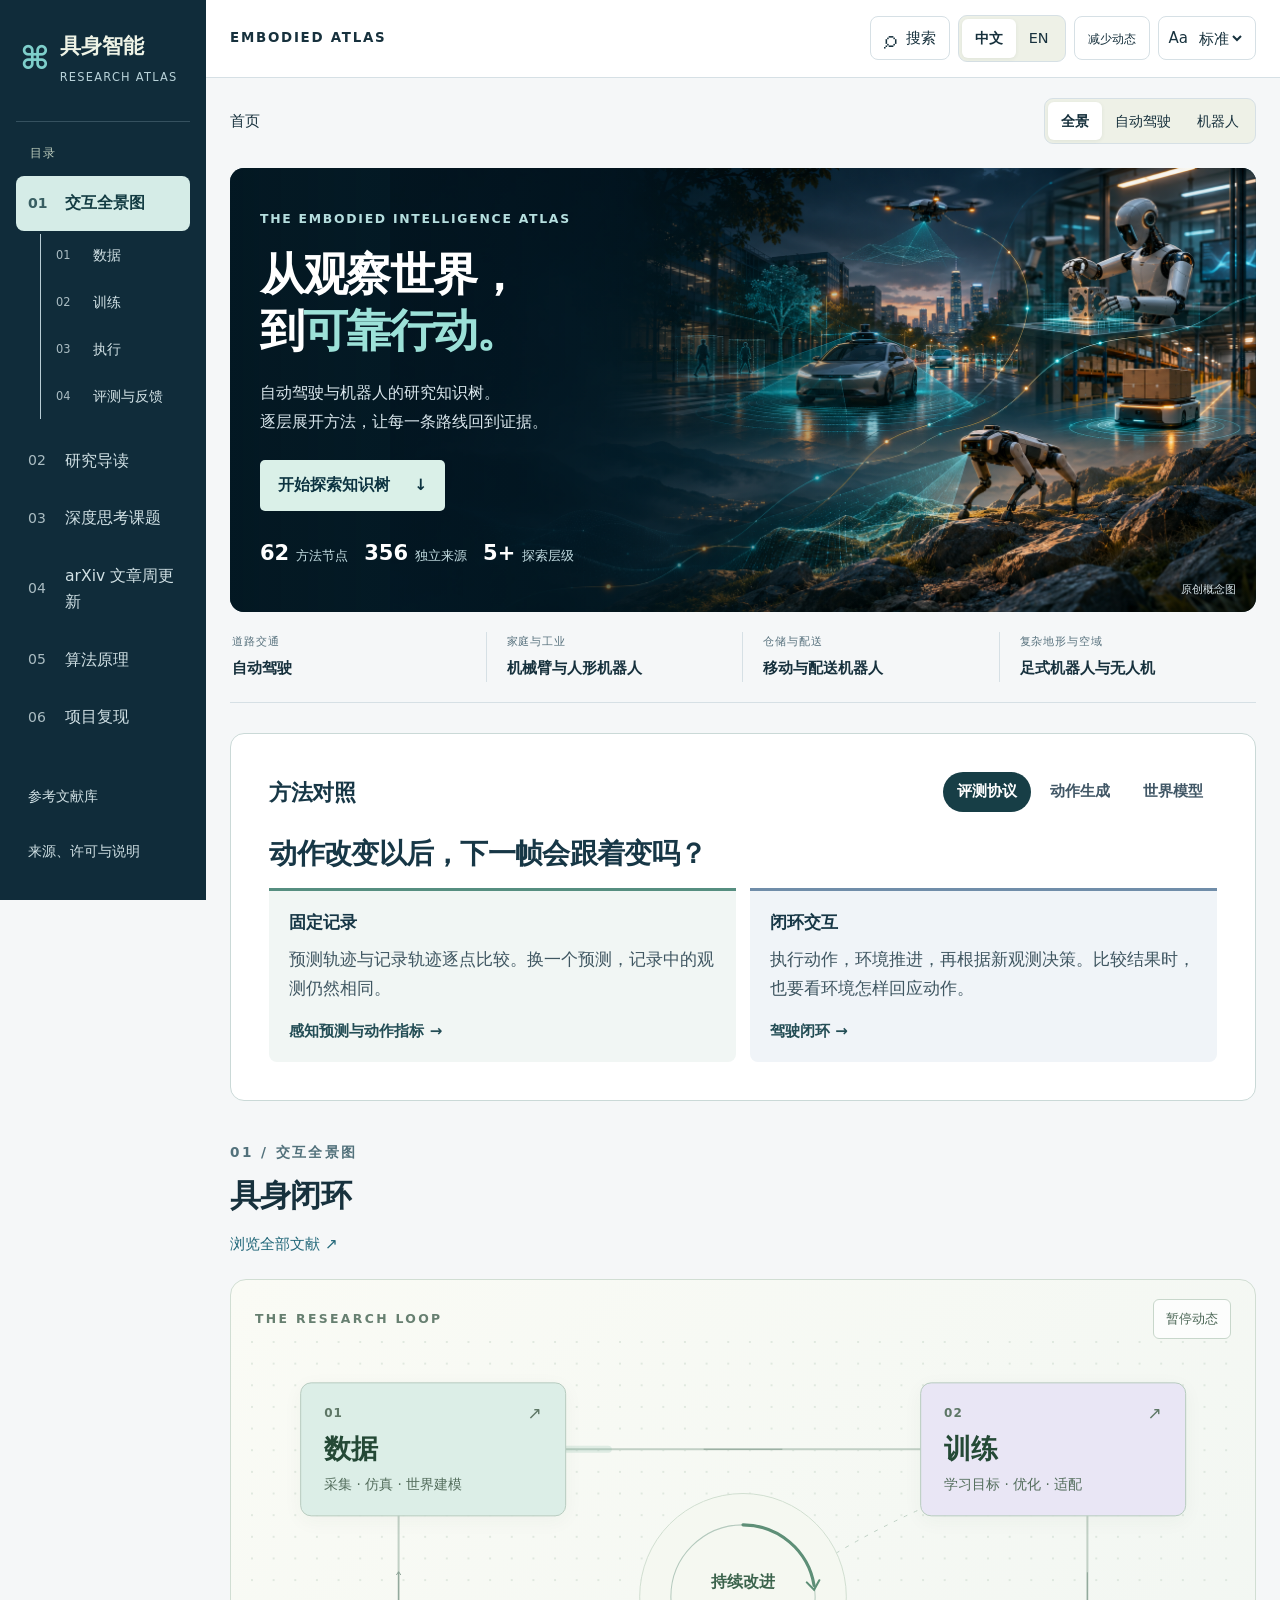
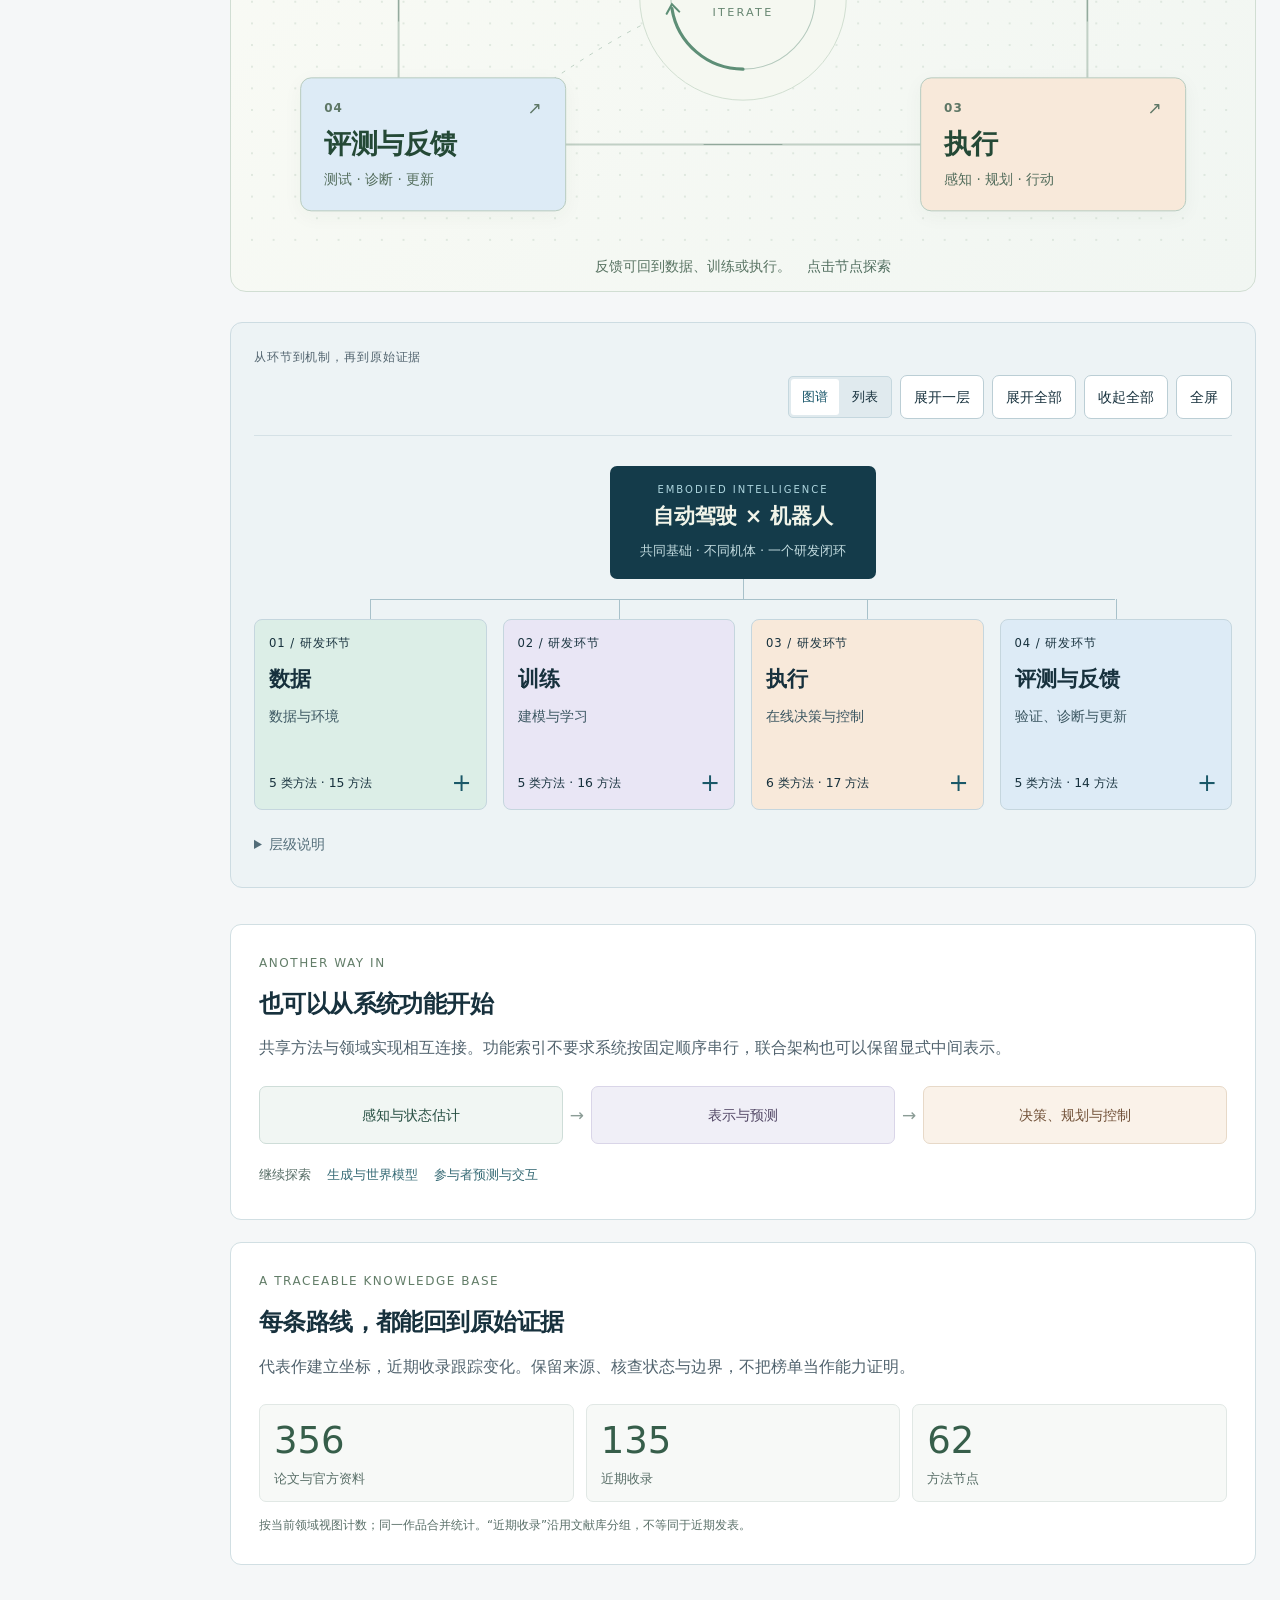
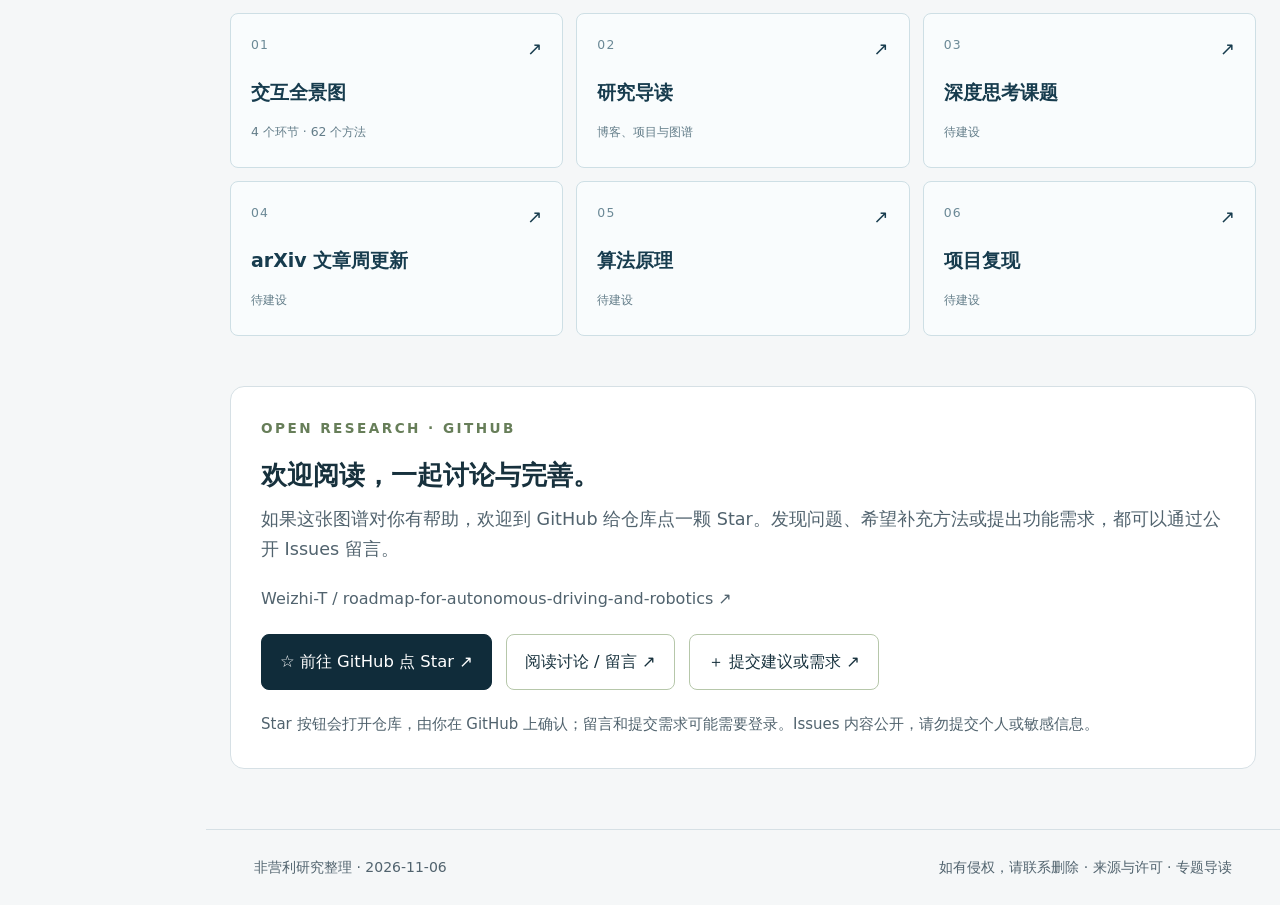
==== commit f6ee1d58: "Add crawlable bilingual research guides and GitHub community links" ====
--- a/index.html
+++ b/index.html
@@ -1,25 +1,63 @@
-<!doctype html>
-<html lang="zh-CN">
-<head>
-<meta charset="utf-8"><meta name="viewport" content="width=device-width,initial-scale=1">
-<meta name="description" content="自动驾驶与机器人交互技术全景 / An interactive research atlas for autonomous driving and robotics.">
-<meta name="theme-color" content="#173d31"><title>技术全景 · Embodied Atlas</title>
-<link rel="stylesheet" href="style.css?rev=9"><script src="data.js?rev=9" defer></script><script src="app.js?rev=9" defer></script>
-</head>
-<body>
-<a class="skip" href="#main" id="skip">跳到主要内容</a>
-<aside class="sidebar" id="sidebar"></aside>
-<div class="workspace">
-<header class="topbar"><button class="icon-button mobile-menu" id="menuToggle" aria-expanded="false">☰</button><a href="#home" class="topbrand">EMBODIED ATLAS<span> / 2026</span></a><div class="tools"><button id="openSearch" class="tool-button"><span aria-hidden="true">⌕</span><span id="searchLabel"></span><kbd>/</kbd></button><div class="segmented language" role="group" id="languageGroup"><button data-lang="zh" lang="zh-CN">中文</button><button data-lang="en" lang="en">EN</button></div><button id="motionToggle" class="tool-button motion-control" aria-pressed="false"></button><label class="font-control"><span aria-hidden="true">Aa</span><select id="fontSize"></select></label></div></header>
-<div class="viewbar"><nav class="breadcrumbs" id="breadcrumbs"></nav><div class="segmented domain" id="domainGroup" role="group"></div></div>
-<main id="main" tabindex="-1"></main>
-<footer id="footer"></footer>
-</div>
-<dialog id="searchDialog" aria-labelledby="searchTitle"><div class="dialog-head"><h2 id="searchTitle"></h2><button id="closeSearch" class="icon-button">×</button></div><input id="searchInput" type="search" autocomplete="off"><div class="search-meta" id="searchMeta" role="status" aria-live="polite"></div><div id="searchResults"></div><div class="search-foot" id="searchFoot"></div></dialog>
-<dialog id="mediaDialog" aria-labelledby="mediaImageCaption">
-  <div class="figure-dialog-head"><p id="mediaImageCaption"></p><button id="figureZoom" type="button" aria-controls="figureViewport">放大细节</button><button id="closeMedia" class="icon-button" aria-label="关闭图片">×</button></div>
-  <div id="figureViewport" tabindex="-1" role="region" aria-labelledby="mediaImageCaption"><img id="mediaImage" alt="" referrerpolicy="no-referrer"></div>
-  <div class="figure-original"><span id="figureStatus" role="status"></span><a id="figureOriginal" target="_blank" rel="noopener noreferrer" hidden></a></div>
-</dialog>
-<div class="sr-only" id="announcer" role="status" aria-live="polite"></div>
-</body></html>
+<!doctype html>
+<html lang="zh-CN">
+<head>
+<meta charset="utf-8"><meta name="viewport" content="width=device-width,initial-scale=1">
+<title>自动驾驶与机器人技术图谱 · Embodied Atlas</title>
+<meta name="description" content="自动驾驶、机器人与具身智能的双语研究图谱：数据与仿真、学习、规划控制、安全与闭环评测。A bilingual autonomous driving and robotics roadmap with methods and original research sources.">
+<link rel="canonical" href="https://weizhi-t.github.io/roadmap-for-autonomous-driving-and-robotics/">
+<link rel="sitemap" type="application/xml" href="https://weizhi-t.github.io/roadmap-for-autonomous-driving-and-robotics/sitemap.xml">
+<meta name="theme-color" content="#173d31">
+<meta name="google-site-verification" content="IhLDKY6psuSpW4S5P2x_C8K5agW3y_r28biYaSaui_Q" />
+<meta property="og:type" content="website">
+<meta property="og:site_name" content="Embodied Atlas">
+<meta property="og:title" content="自动驾驶与机器人技术图谱 / Autonomous Driving &amp; Robotics Roadmap">
+<meta property="og:description" content="中英双语研究图谱：数据、学习、规划控制与评测。Explore methods, evidence and original sources across autonomous driving and robotics.">
+<meta property="og:url" content="https://weizhi-t.github.io/roadmap-for-autonomous-driving-and-robotics/">
+<meta property="og:image" content="https://weizhi-t.github.io/roadmap-for-autonomous-driving-and-robotics/assets/embodied-world.png">
+<meta property="og:image:width" content="1752">
+<meta property="og:image:height" content="897">
+<meta property="og:image:alt" content="Embodied Atlas: autonomous vehicles and robots across city, industrial, warehouse and outdoor environments.">
+<meta property="og:locale" content="zh_CN">
+<meta property="og:locale:alternate" content="en_US">
+<meta name="twitter:card" content="summary_large_image">
+<meta name="twitter:title" content="Autonomous Driving &amp; Robotics Roadmap · Embodied Atlas">
+<meta name="twitter:description" content="A bilingual research atlas connecting data, learning, planning, control, safety and evaluation to original research sources.">
+<meta name="twitter:image" content="https://weizhi-t.github.io/roadmap-for-autonomous-driving-and-robotics/assets/embodied-world.png">
+<meta name="twitter:image:alt" content="Embodied Atlas: autonomous vehicles and robots in connected environments.">
+<script type="application/ld+json">{"@context":"https://schema.org","@type":"WebSite","name":"Embodied Atlas","alternateName":["自动驾驶与机器人技术图谱","Autonomous Driving and Robotics Roadmap"],"url":"https://weizhi-t.github.io/roadmap-for-autonomous-driving-and-robotics/","description":"A bilingual research atlas for autonomous driving, robotics and embodied intelligence, with method explanations and original research sources.","inLanguage":["zh-CN","en"]}</script>
+<link rel="stylesheet" href="discovery.css?rev=10">
+<noscript><style>.sidebar,.tools,.viewbar,.mobile-menu{display:none!important}.workspace{margin-left:0!important}</style></noscript>
+<link rel="stylesheet" href="style.css?rev=9"><script src="data.js?rev=9" defer></script><script src="app.js?rev=10" defer></script>
+</head>
+<body>
+<a class="skip" href="#main" id="skip">跳到主要内容</a>
+<aside class="sidebar" id="sidebar"></aside>
+<div class="workspace">
+<header class="topbar"><button class="icon-button mobile-menu" id="menuToggle" aria-expanded="false">☰</button><a href="#home" class="topbrand">EMBODIED ATLAS<span> / 2026</span></a><div class="tools"><button id="openSearch" class="tool-button"><span aria-hidden="true">⌕</span><span id="searchLabel"></span><kbd>/</kbd></button><div class="segmented language" role="group" id="languageGroup"><button data-lang="zh" lang="zh-CN">中文</button><button data-lang="en" lang="en">EN</button></div><button id="motionToggle" class="tool-button motion-control" aria-pressed="false"></button><label class="font-control"><span aria-hidden="true">Aa</span><select id="fontSize"></select></label></div></header>
+<div class="viewbar"><nav class="breadcrumbs" id="breadcrumbs"></nav><div class="segmented domain" id="domainGroup" role="group"></div></div>
+<main id="main" tabindex="-1"><!-- generated:atlas-summary:start -->
+<section class="crawl-summary" aria-labelledby="atlas-summary-title">
+<p class="eyebrow">EMBODIED ATLAS</p>
+<h1 id="atlas-summary-title">自动驾驶与机器人技术图谱 <span lang="en">/ Autonomous Driving &amp; Robotics Roadmap</span></h1>
+<p>面向自动驾驶、机器人与具身智能的中英双语研究知识图谱。从数据与环境、建模与学习，到在线决策与控制、验证与反馈，连接方法解释、技术分支和原始论文。</p>
+<p lang="en">A bilingual research atlas for autonomous driving, robotics and embodied intelligence. Explore data and simulation, representation and policy learning, planning and control, safety, and closed-loop evaluation, with explanations and links to original research.</p>
+<h2>专题导读 <span lang="en">/ Reading guides</span></h2>
+<ul><li><a href="guides/data/">数据与环境 <span lang="en">/ Data and Environments</span></a></li>
+<li><a href="guides/training/">建模与学习 <span lang="en">/ Modeling and Learning</span></a></li>
+<li><a href="guides/execution/">在线决策与控制 <span lang="en">/ Online Decision-Making and Control</span></a></li>
+<li><a href="guides/feedback/">验证、诊断与更新 <span lang="en">/ Validation, Diagnosis, and Updates</span></a></li></ul>
+<p>交互图谱加载后可切换中文与英文、搜索方法、逐层展开知识树。无需脚本的阅读可从以上导读开始。</p>
+<p lang="en">When the interactive atlas loads, switch language, search methods and unfold the knowledge tree. The guides above remain readable without JavaScript.</p>
+<p><a href="https://github.com/Weizhi-T/roadmap-for-autonomous-driving-and-robotics">GitHub 仓库 / Repository</a> · <a href="https://github.com/Weizhi-T/roadmap-for-autonomous-driving-and-robotics/issues">讨论与建议 / Discussion &amp; suggestions</a></p>
+</section>
+<!-- generated:atlas-summary:end --></main>
+<footer id="footer"></footer>
+</div>
+<dialog id="searchDialog" aria-labelledby="searchTitle"><div class="dialog-head"><h2 id="searchTitle"></h2><button id="closeSearch" class="icon-button">×</button></div><input id="searchInput" type="search" autocomplete="off"><div class="search-meta" id="searchMeta" role="status" aria-live="polite"></div><div id="searchResults"></div><div class="search-foot" id="searchFoot"></div></dialog>
+<dialog id="mediaDialog" aria-labelledby="mediaImageCaption">
+  <div class="figure-dialog-head"><p id="mediaImageCaption"></p><button id="figureZoom" type="button" aria-controls="figureViewport">放大细节</button><button id="closeMedia" class="icon-button" aria-label="关闭图片">×</button></div>
+  <div id="figureViewport" tabindex="-1" role="region" aria-labelledby="mediaImageCaption"><img id="mediaImage" alt="" referrerpolicy="no-referrer"></div>
+  <div class="figure-original"><span id="figureStatus" role="status"></span><a id="figureOriginal" target="_blank" rel="noopener noreferrer" hidden></a></div>
+</dialog>
+<div class="sr-only" id="announcer" role="status" aria-live="polite"></div>
+</body></html>
--- a/discovery.css
+++ b/discovery.css
@@ -0,0 +1 @@
+.crawl-summary{max-width:70rem;line-height:1.8}.crawl-summary h1{font-size:clamp(1.7rem,3vw,2.5rem)}.crawl-summary h1 span{display:block;font-size:.7em;margin-top:.5rem}.crawl-summary a{text-decoration:underline;text-underline-offset:3px}.crawl-summary li{margin:.5rem 0}.repo-community{margin-top:2.5rem;padding:1.5rem;border:1px solid var(--line);border-radius:14px;background:var(--panel)}.repo-community h2{margin-bottom:.6rem}.repo-community>p{max-width:62rem;color:var(--muted);font-size:.88rem}.repo-community .repo-name{overflow-wrap:anywhere;font-size:.8rem}.repo-actions{display:flex;flex-wrap:wrap;gap:.7rem;margin:1.1rem 0}.repo-actions a{min-height:44px;display:inline-flex;align-items:center;justify-content:center;padding:.65rem .9rem;border:1px solid #b6c7aa;border-radius:8px;font-size:.82rem}.repo-actions a:first-child{background:var(--deep);border-color:var(--deep);color:white}.repo-community .repo-note{font-size:.75rem;margin-bottom:0}@media(max-width:600px){.repo-community{padding:1.1rem}.repo-actions{display:grid;grid-template-columns:1fr}.repo-actions a{justify-content:flex-start}}
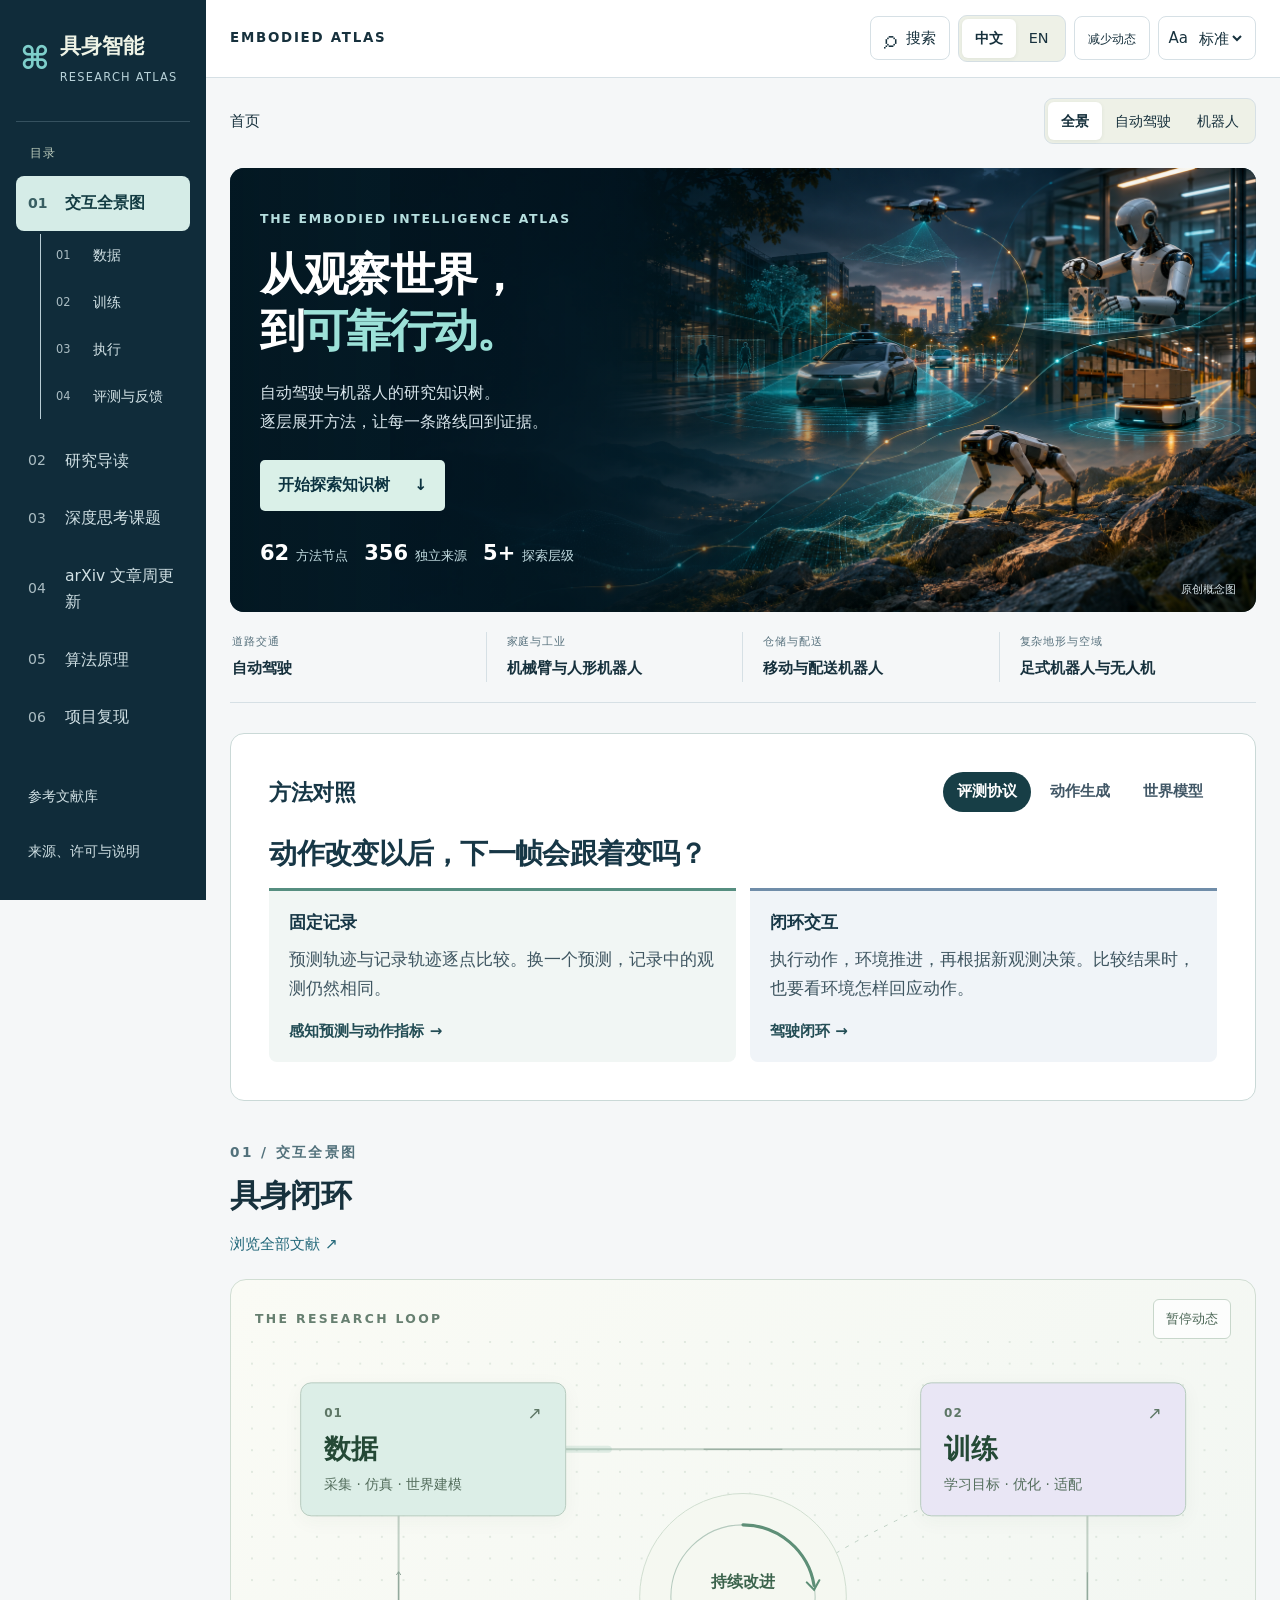
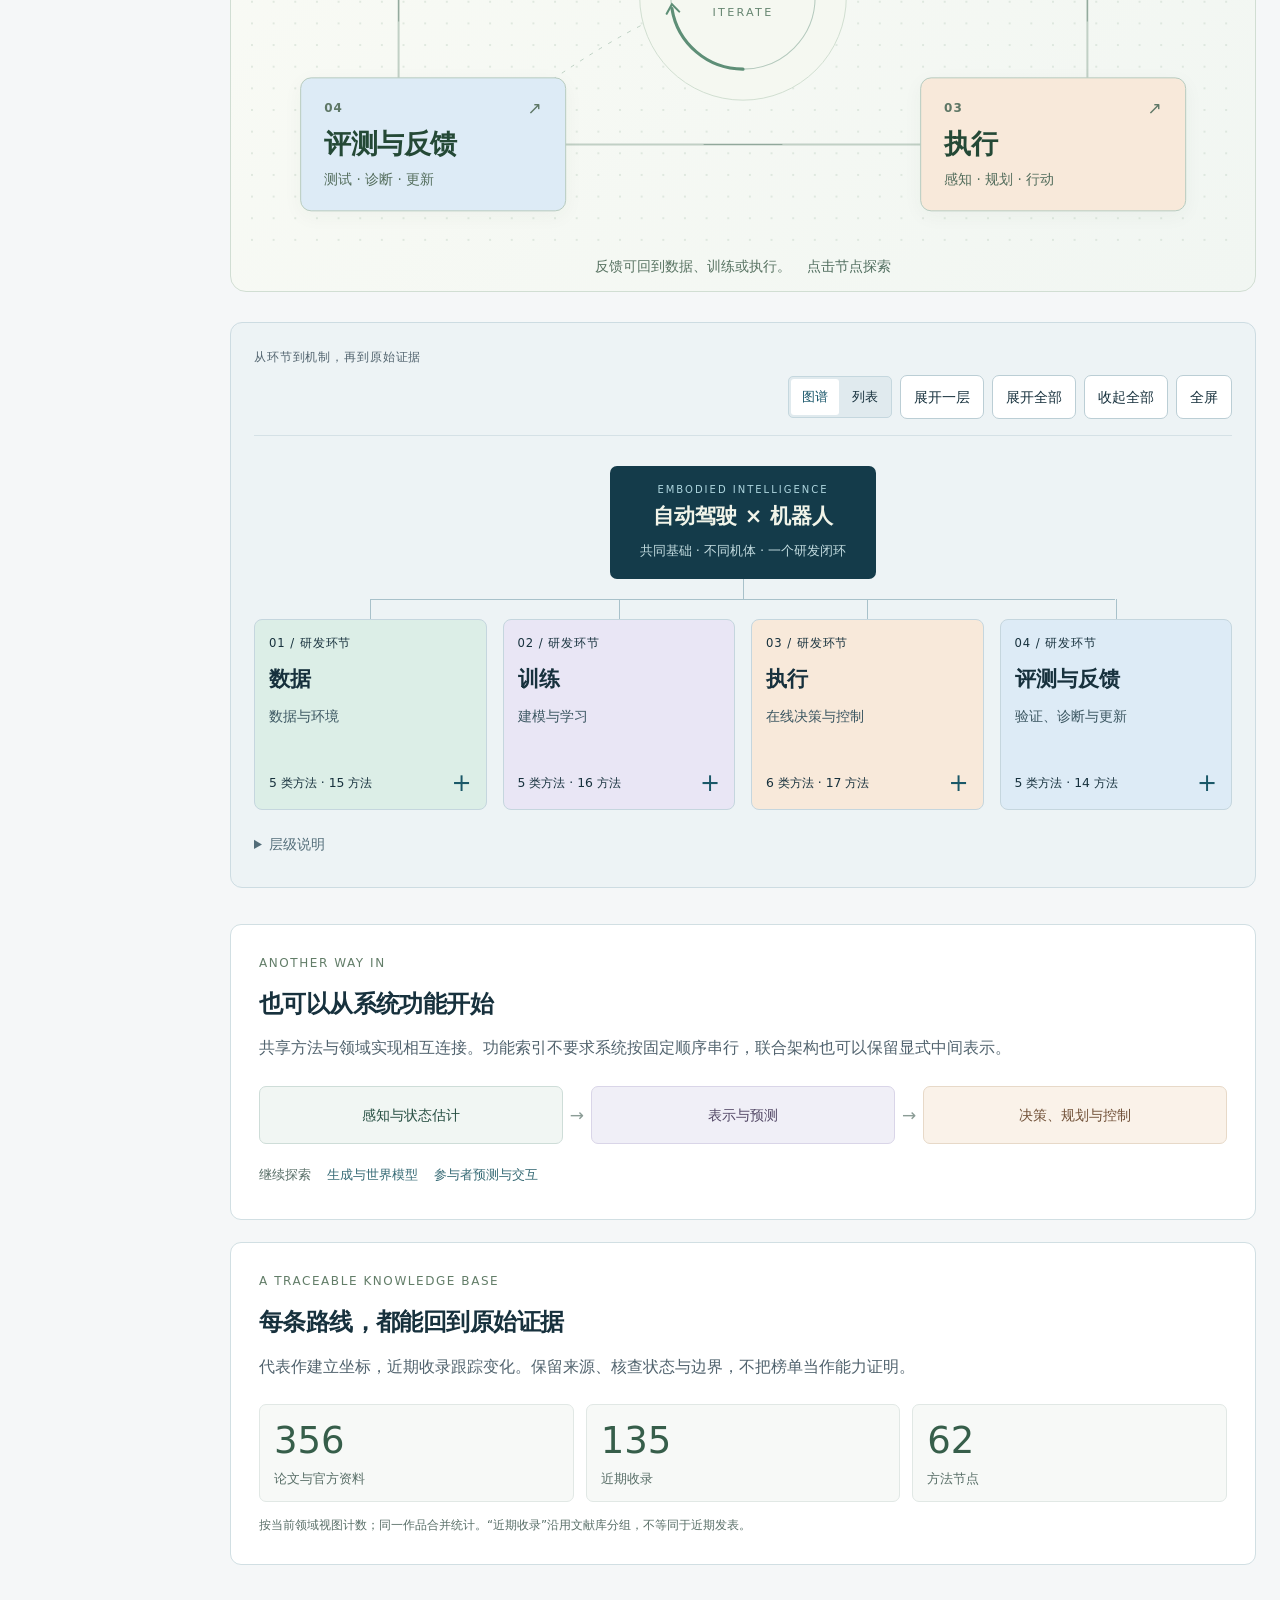
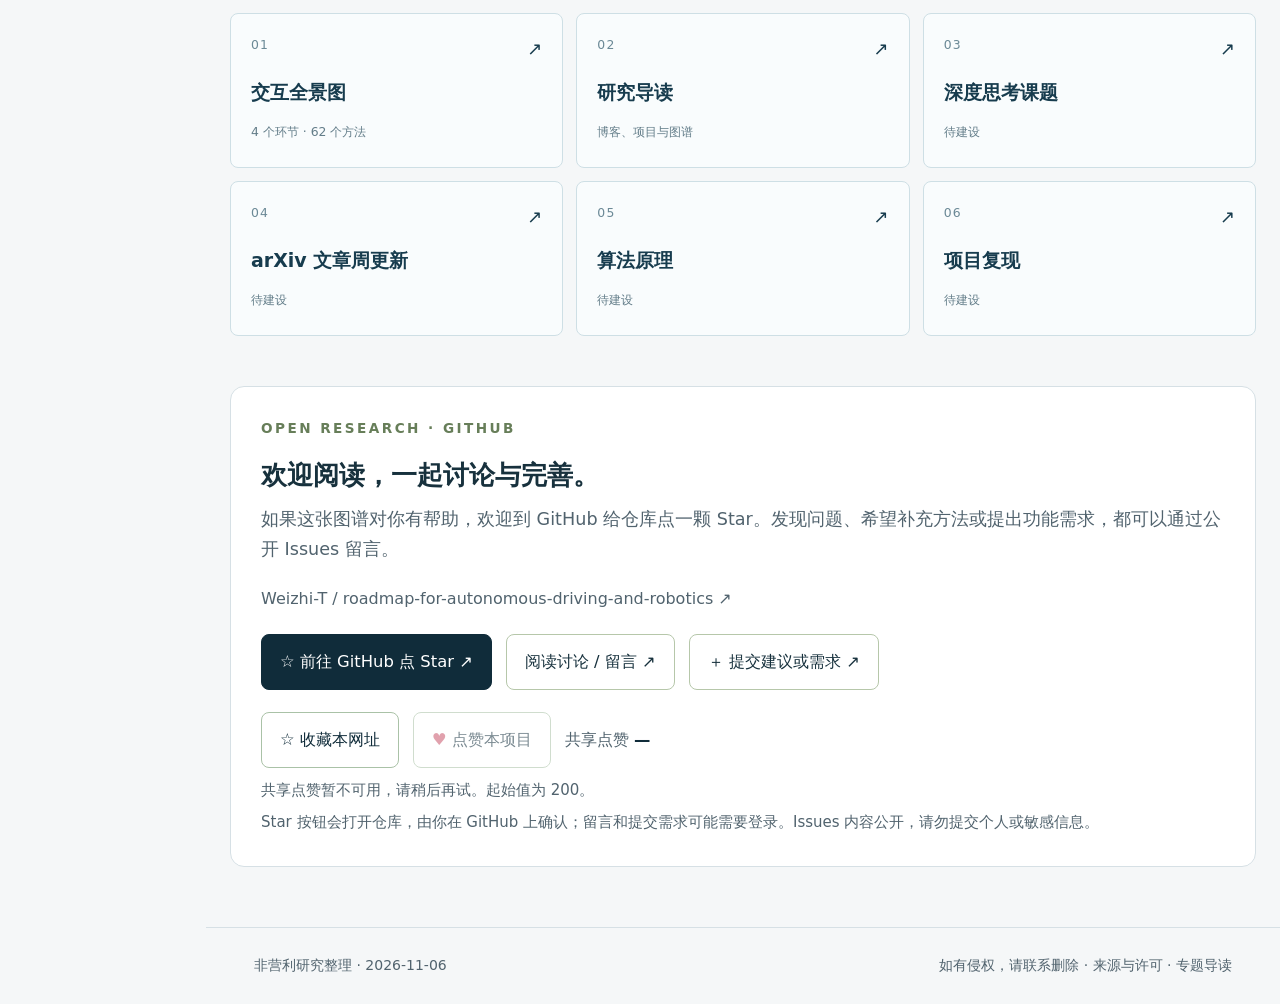
==== commit 434d2bd2: "Add bookmark and shared project likes" ====
--- a/index.html
+++ b/index.html
@@ -26,8 +26,9 @@
 <meta name="twitter:image:alt" content="Embodied Atlas: autonomous vehicles and robots in connected environments.">
 <script type="application/ld+json">{"@context":"https://schema.org","@type":"WebSite","name":"Embodied Atlas","alternateName":["自动驾驶与机器人技术图谱","Autonomous Driving and Robotics Roadmap"],"url":"https://weizhi-t.github.io/roadmap-for-autonomous-driving-and-robotics/","description":"A bilingual research atlas for autonomous driving, robotics and embodied intelligence, with method explanations and original research sources.","inLanguage":["zh-CN","en"]}</script>
 <link rel="stylesheet" href="discovery.css?rev=10">
+<link rel="stylesheet" href="community-like.css?rev=1">
 <noscript><style>.sidebar,.tools,.viewbar,.mobile-menu{display:none!important}.workspace{margin-left:0!important}</style></noscript>
-<link rel="stylesheet" href="style.css?rev=9"><script src="data.js?rev=9" defer></script><script src="app.js?rev=10" defer></script>
+<link rel="stylesheet" href="style.css?rev=9"><script src="data.js?rev=9" defer></script><script src="app.js?rev=11" defer></script><script src="community-like.js?rev=1" defer></script>
 </head>
 <body>
 <a class="skip" href="#main" id="skip">跳到主要内容</a>
--- a/community-like.css
+++ b/community-like.css
@@ -0,0 +1 @@
+.community-interactions{display:flex;flex-wrap:wrap;align-items:center;gap:.7rem;margin:1rem 0 .5rem}.community-interactions button{position:relative;min-height:44px;padding:.65rem .9rem;border:1px solid #aac2a7;border-radius:8px;background:#fff;color:var(--deep);font:inherit;font-size:.82rem;cursor:pointer}.community-interactions button:hover:not(:disabled){background:#eff7eb}.community-interactions button:focus-visible{outline:3px solid #588d6b;outline-offset:3px}.community-interactions button:disabled{opacity:.55;cursor:not-allowed}.like-button{overflow:visible}.like-heart{display:inline-block;color:#c9566b}.like-total{font-size:.82rem;color:var(--muted)}.like-total strong{color:var(--deep);font-variant-numeric:tabular-nums}.repo-community .community-help{font-size:.75rem;margin:.35rem 0}.community-pop{position:absolute;pointer-events:none;color:#d95873;font-size:1rem;animation:community-rise 800ms ease-out forwards;z-index:2}.community-bump .like-heart{animation:community-bump 350ms ease-out}@keyframes community-rise{to{transform:translate(var(--x),-42px) rotate(var(--r));opacity:0}}@keyframes community-bump{40%{transform:scale(1.55) rotate(-15deg)}100%{transform:scale(1)}}html[data-motion="paused"] .community-pop,html[data-motion="paused"] .community-bump .like-heart{animation:none}@media (prefers-reduced-motion:reduce){.community-pop,.community-bump .like-heart{animation:none!important}}
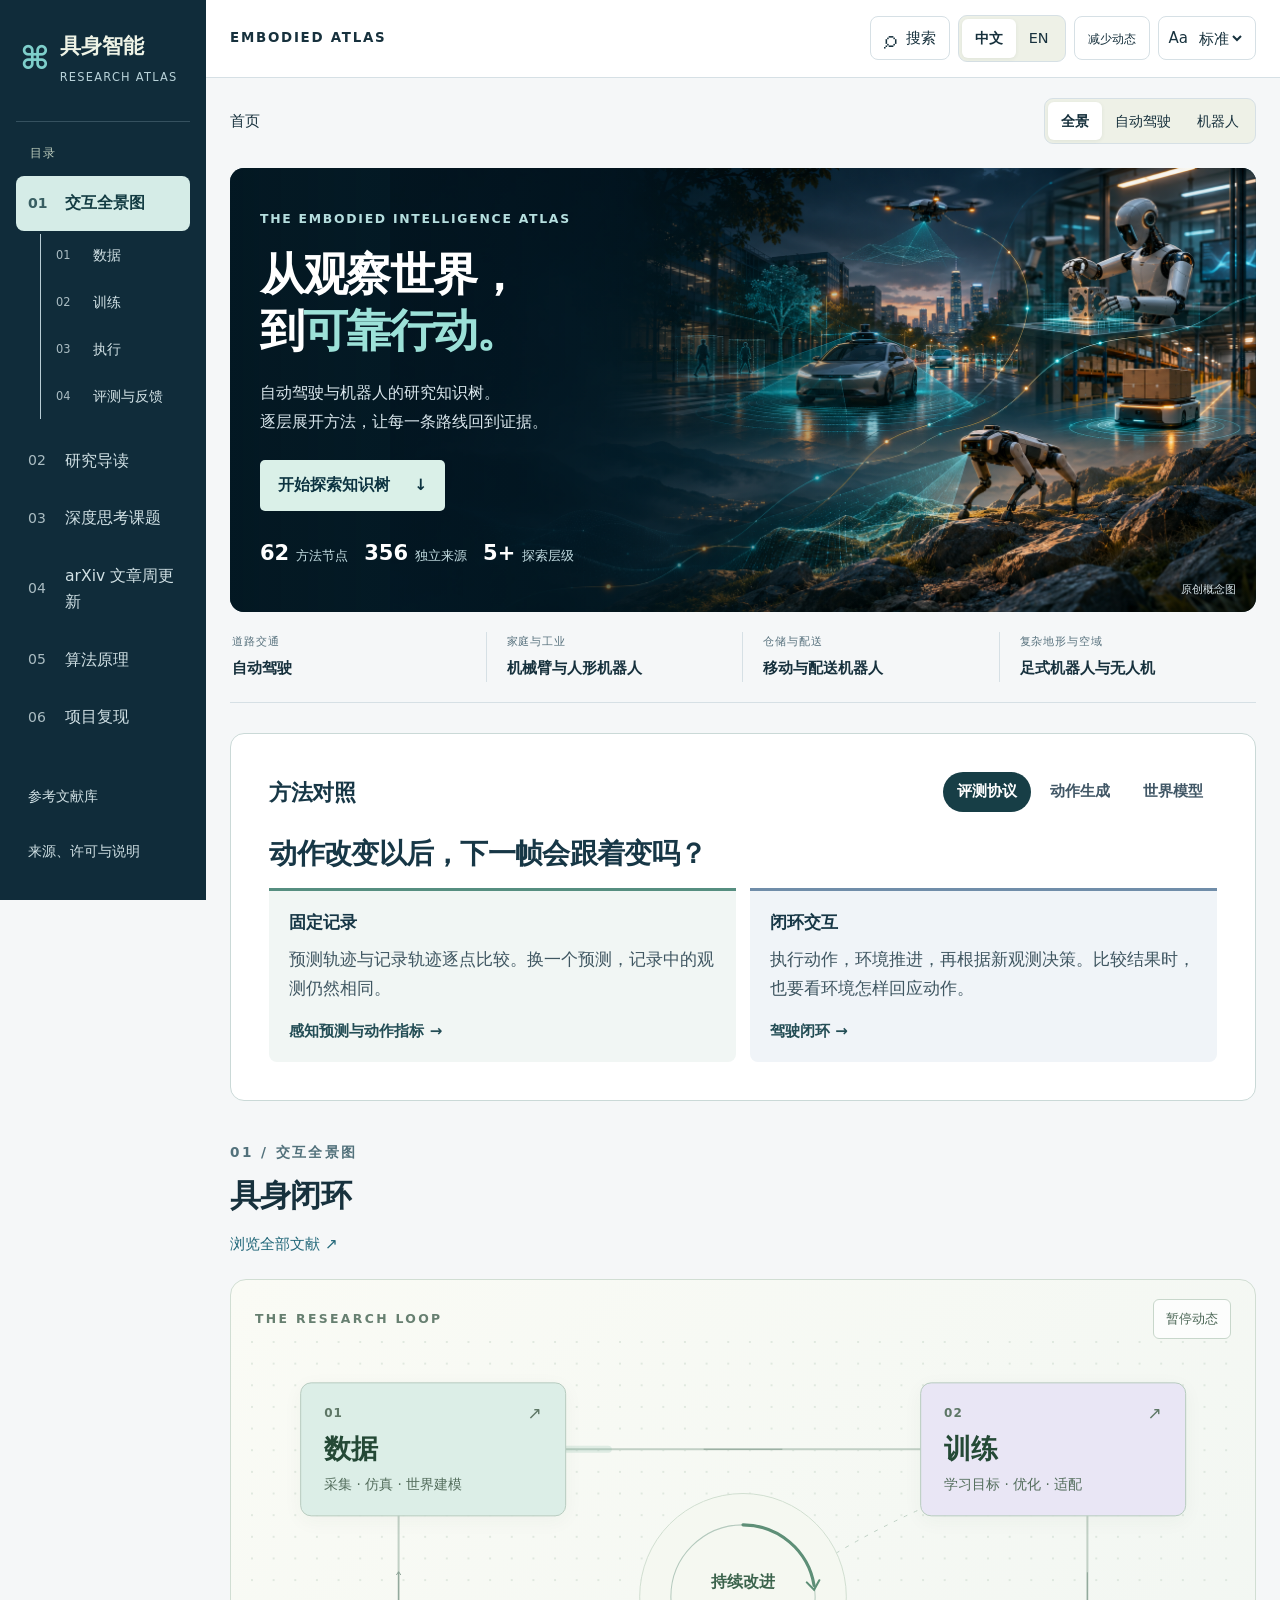
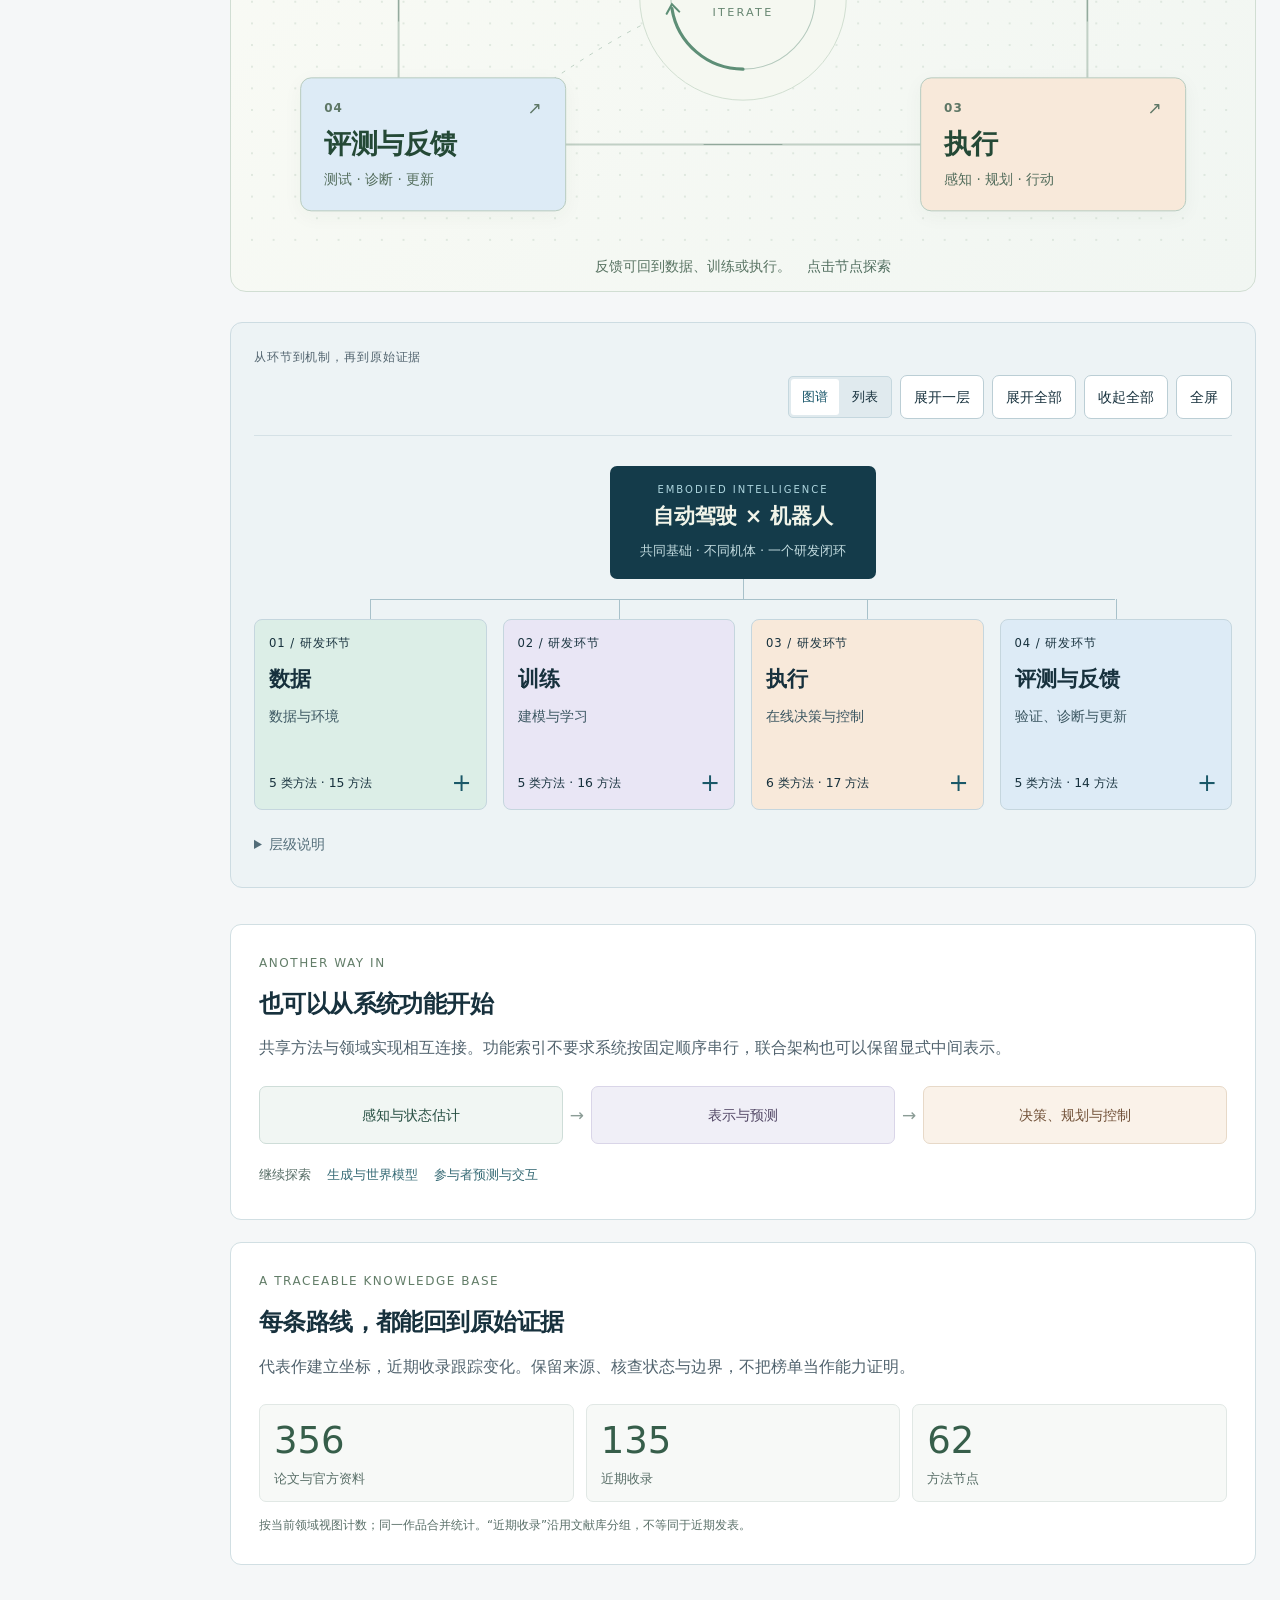
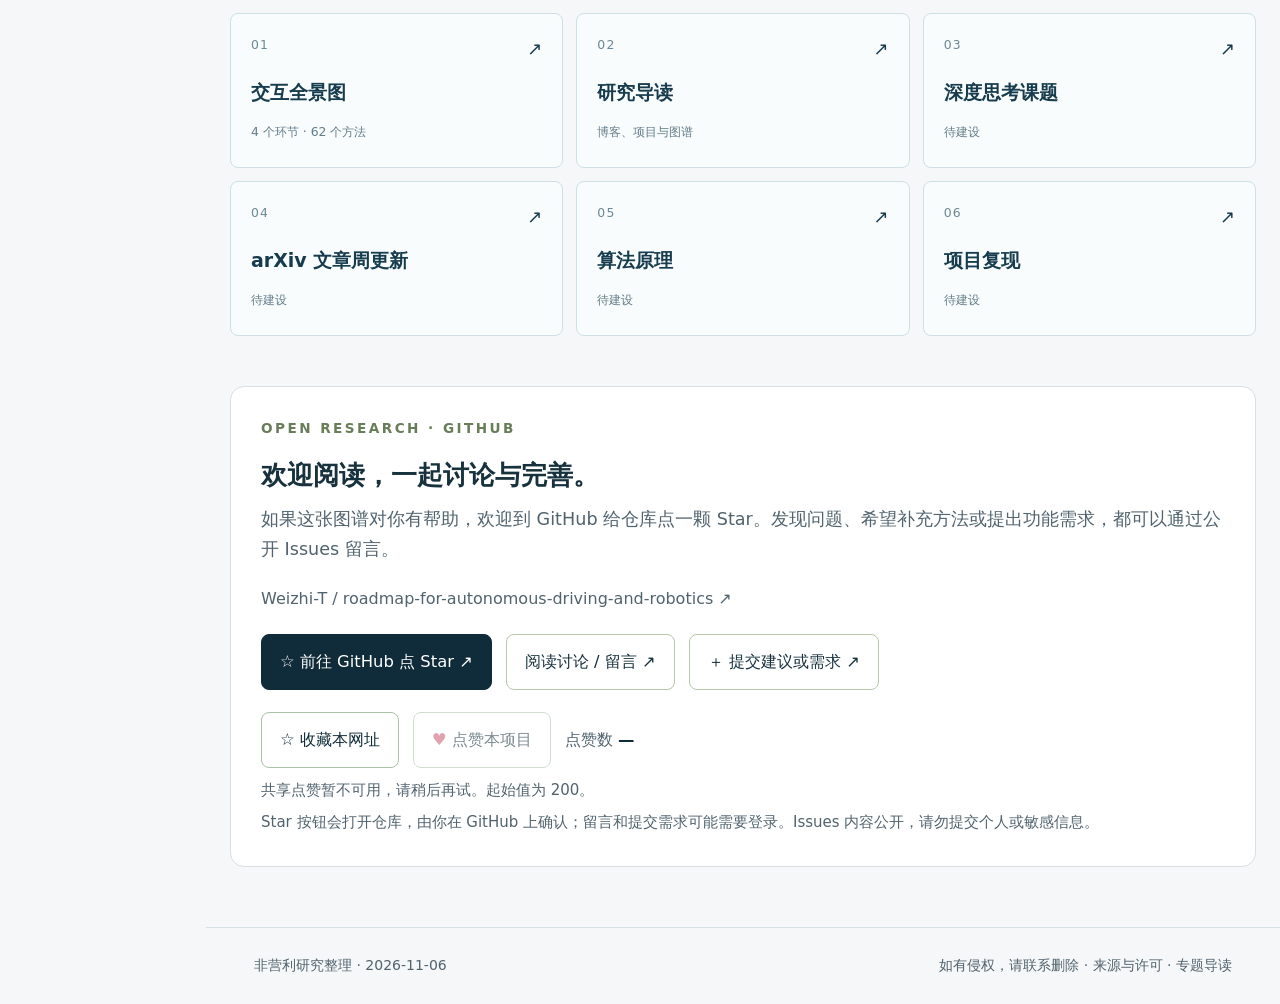
==== commit 1b4d05a7: "Simplify like count label" ====
--- a/index.html
+++ b/index.html
@@ -28,7 +28,7 @@
 <link rel="stylesheet" href="discovery.css?rev=10">
 <link rel="stylesheet" href="community-like.css?rev=1">
 <noscript><style>.sidebar,.tools,.viewbar,.mobile-menu{display:none!important}.workspace{margin-left:0!important}</style></noscript>
-<link rel="stylesheet" href="style.css?rev=9"><script src="data.js?rev=9" defer></script><script src="app.js?rev=11" defer></script><script src="community-like.js?rev=1" defer></script>
+<link rel="stylesheet" href="style.css?rev=9"><script src="data.js?rev=9" defer></script><script src="app.js?rev=12" defer></script><script src="community-like.js?rev=2" defer></script>
 </head>
 <body>
 <a class="skip" href="#main" id="skip">跳到主要内容</a>
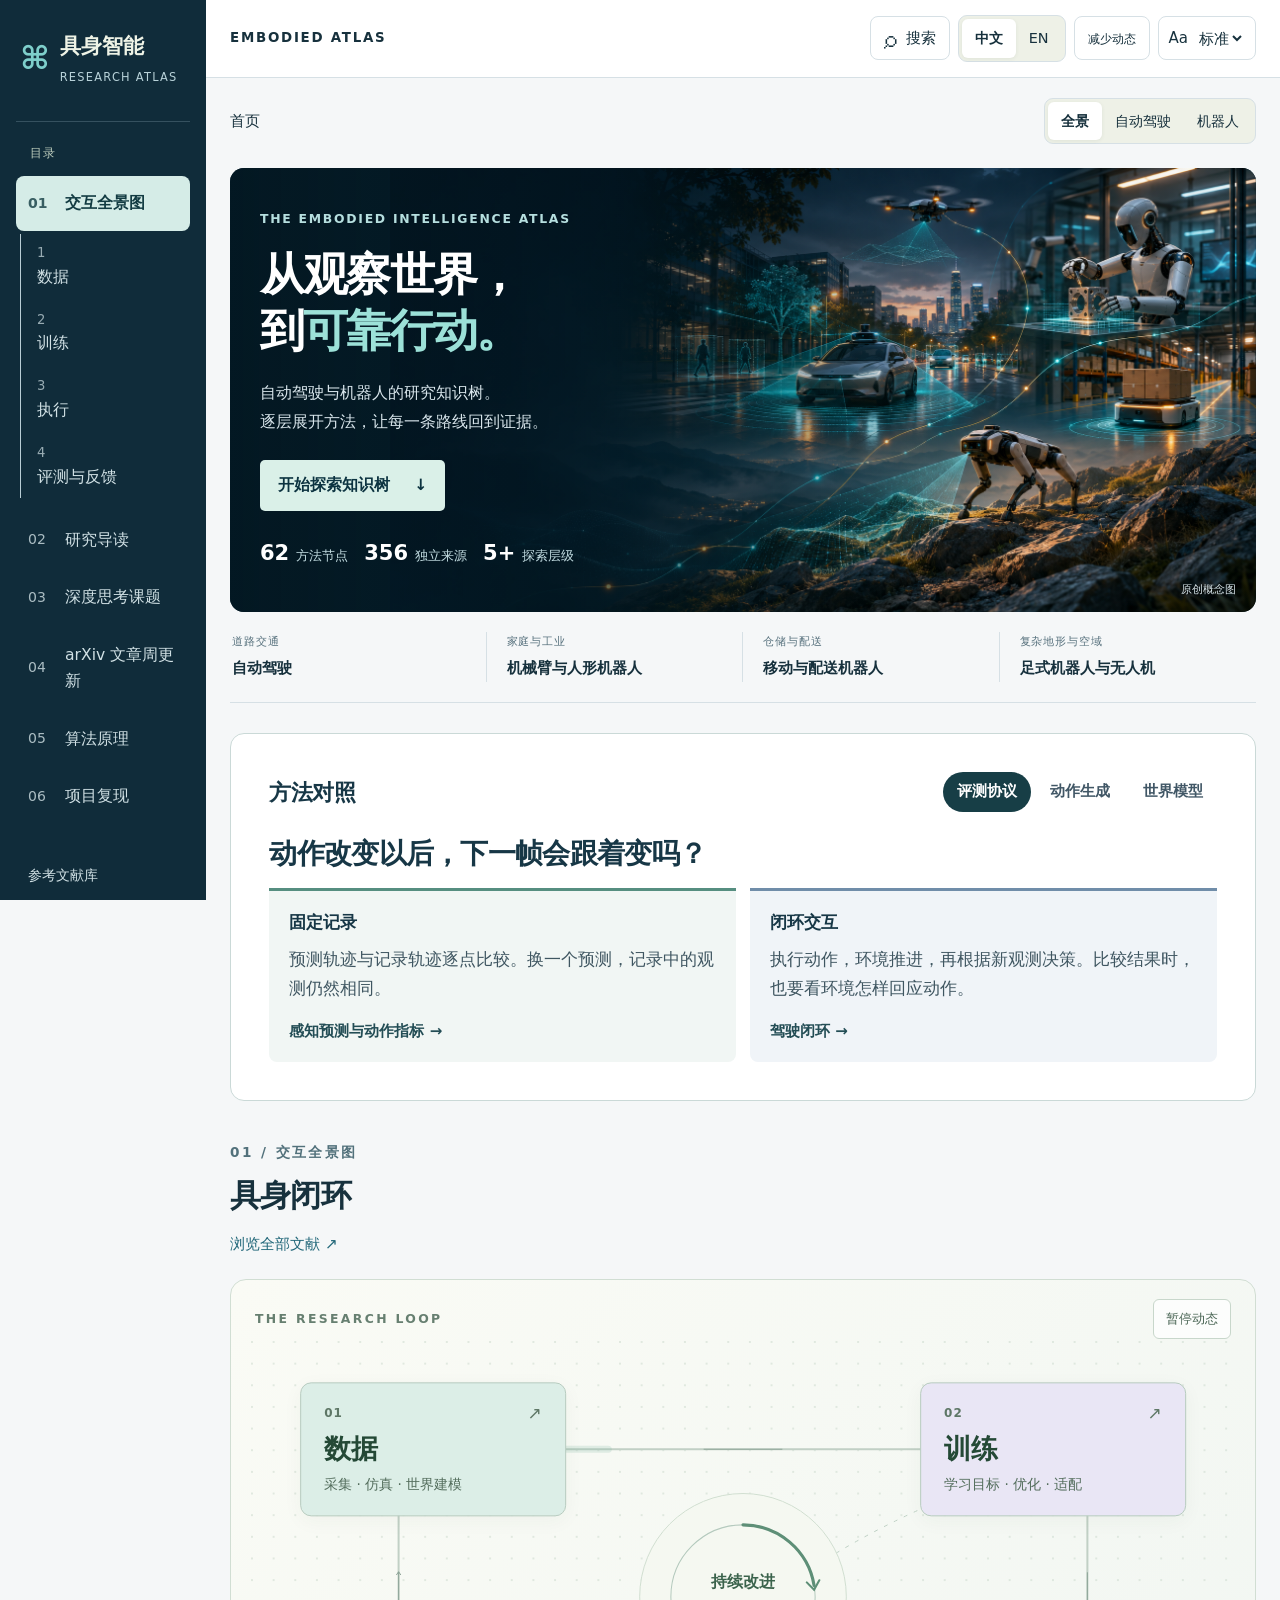
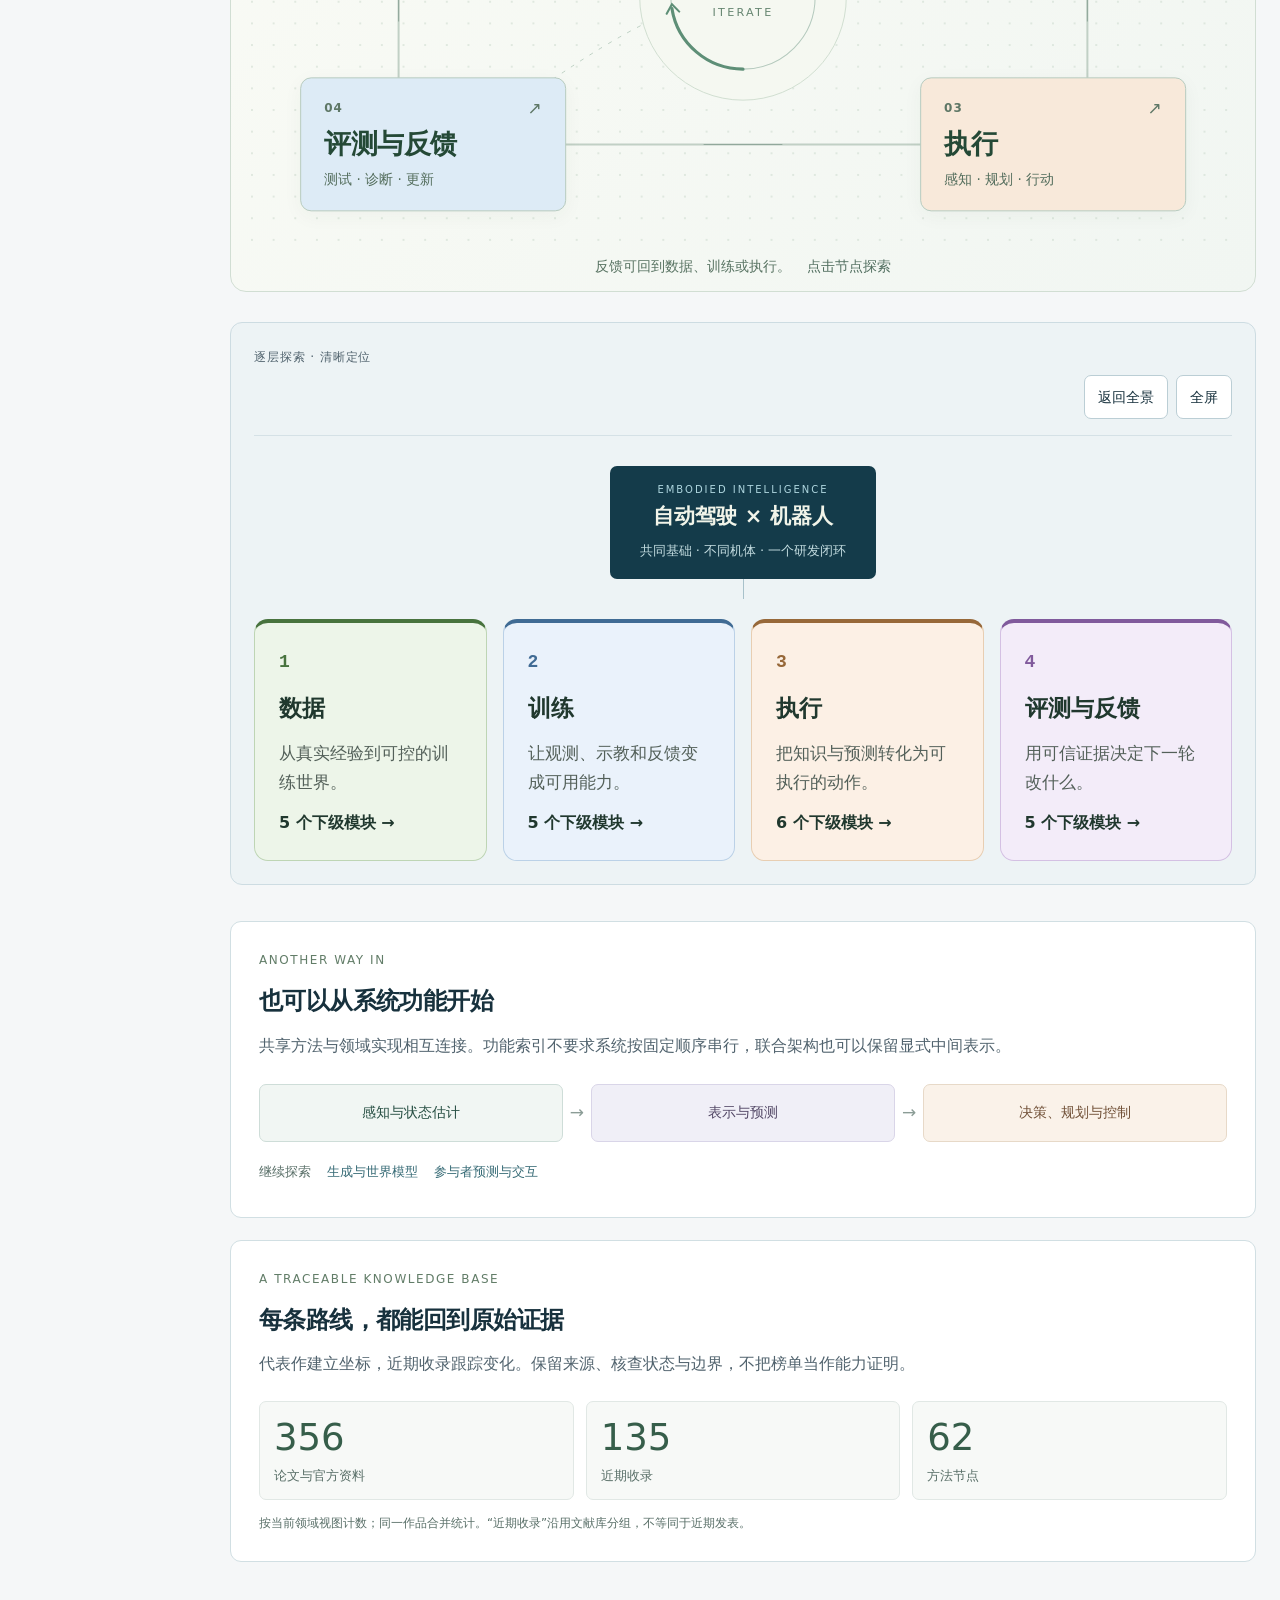
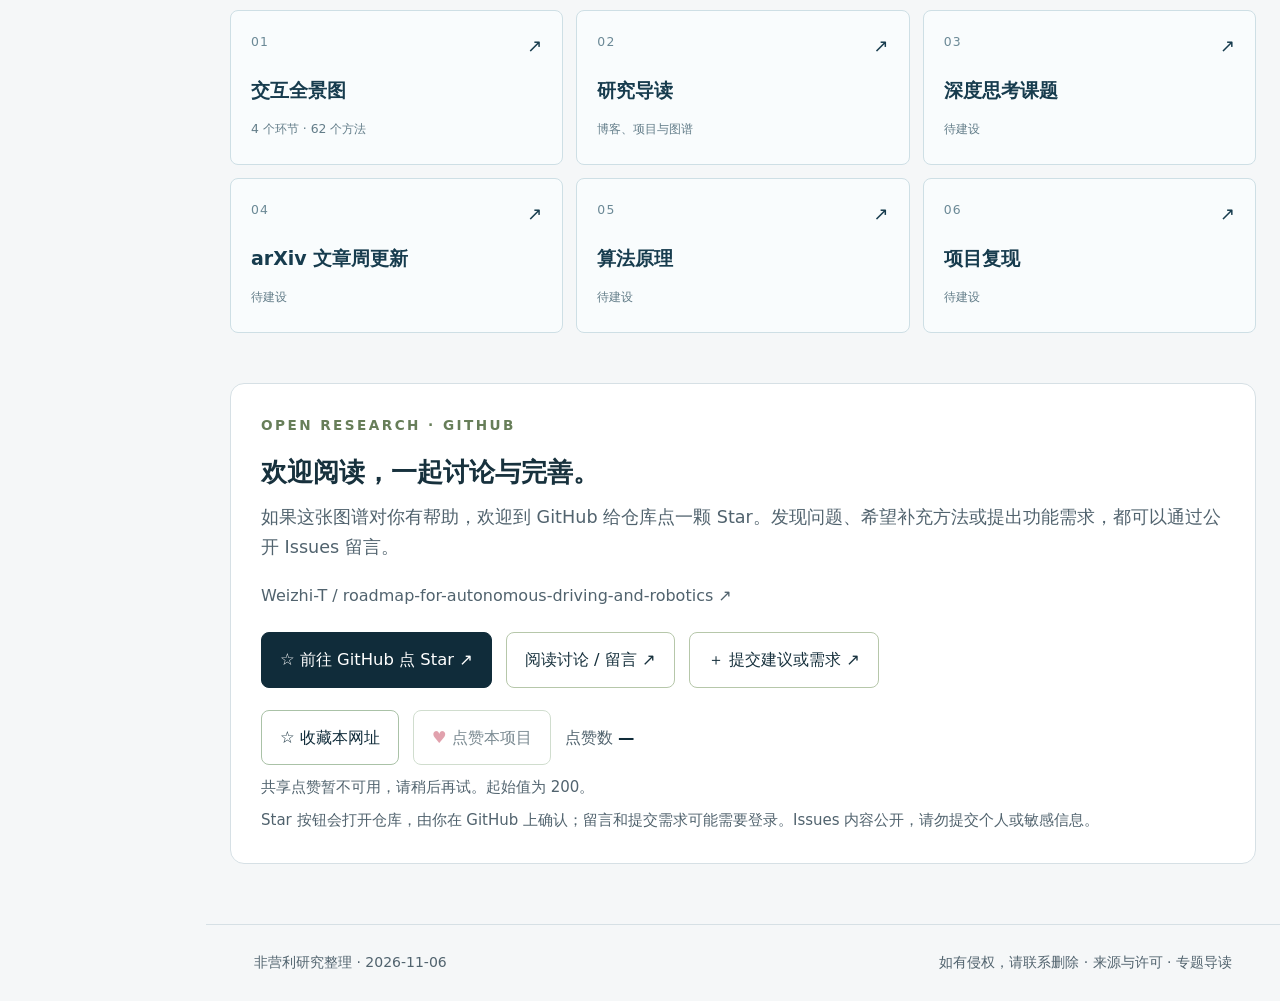
==== commit f98b58bb: "Improve atlas hierarchy navigation and celebratory like animations" ====
--- a/index.html
+++ b/index.html
@@ -29,6 +29,7 @@
 <link rel="stylesheet" href="community-like.css?rev=1">
 <noscript><style>.sidebar,.tools,.viewbar,.mobile-menu{display:none!important}.workspace{margin-left:0!important}</style></noscript>
 <link rel="stylesheet" href="style.css?rev=9"><script src="data.js?rev=9" defer></script><script src="app.js?rev=12" defer></script><script src="community-like.js?rev=2" defer></script>
+<link rel="stylesheet" href="navigation-v3.css?rev=10"><script src="navigation-v3.js?rev=10" defer></script>
 </head>
 <body>
 <a class="skip" href="#main" id="skip">跳到主要内容</a>
--- a/navigation-v3.css
+++ b/navigation-v3.css
@@ -0,0 +1,2 @@
+.stage-shortcuts{overflow:visible}.hierarchy-item{font:inherit;width:100%;text-align:left;background:none;border:0;cursor:pointer;font-size:.8rem!important;padding:9px 8px 9px calc(8px + var(--depth)*10px)!important;gap:7px!important}.hierarchy-item .nav-num{min-width:35px;font-size:.68rem}.hierarchy-item.active{background:#dcebd8!important;border-left:3px solid #35634a!important;font-weight:750}.outline-row .outline-row{border-left:1px solid #d5dfd1;margin-left:8px}.focus-workspace{position:relative;isolation:isolate;scroll-margin-top:100px}.focus-card-grid{display:grid;grid-template-columns:repeat(2,minmax(0,1fr));gap:16px}.focus-root-grid>.focus-card-grid{grid-template-columns:repeat(4,minmax(0,1fr))}.focus-card{display:flex;flex-direction:column;align-items:flex-start;text-align:left;gap:12px;min-width:0;padding:24px;background:var(--tint,#eef3e8);border:1px solid var(--edge,#c2d5ba);border-top:4px solid var(--accent,#497455);border-radius:14px;color:#20382e;cursor:pointer;font:inherit;transition:transform .2s,box-shadow .2s}.focus-card:hover{transform:translateY(-4px);box-shadow:0 10px 24px #23382a15}.focus-card strong{font-size:1.15rem}.focus-card small{line-height:1.7;color:#536059;display:-webkit-box;-webkit-line-clamp:3;-webkit-box-orient:vertical;overflow:hidden}.focus-number{font-family:monospace;font-size:.9rem;color:var(--accent,#497455);font-weight:800}.focus-enter{margin-top:auto;font-size:.8rem;font-weight:650}.tint-0{--tint:#edf5e9;--edge:#bed5b4;--accent:#48733e}.tint-1{--tint:#eaf2fb;--edge:#bbd1e7;--accent:#406b94}.tint-2{--tint:#fcf0e5;--edge:#e8ceb2;--accent:#976839}.tint-3{--tint:#f3ecf9;--edge:#d4c0e3;--accent:#805a9c}.tint-4{--tint:#e9f4f2;--edge:#b9d8d3;--accent:#397d73}.background-level{filter:blur(2px);opacity:.3;pointer-events:none;max-height:125px;overflow:hidden;transform:scale(.96);transform-origin:top}.background-level button{visibility:hidden}.focus-underlay{height:45px;background:#dbe5d7;border-radius:18px 18px 0 0;margin:0 24px;padding:10px 25px;color:#687763;filter:blur(.7px);font-size:.85rem;transform:rotate(-.4deg)}.focus-panel{position:relative;background:#fffefa;border:1px solid #cbd9c4;border-radius:18px;padding:30px;margin-top:-12px;box-shadow:0 15px 45px #23382a19;scroll-margin-top:100px;animation:focus-in .24s ease-out}.focus-breadcrumb{display:flex;align-items:center;flex-wrap:wrap;gap:7px;margin-bottom:24px;font-size:.8rem}.focus-breadcrumb button{border:0;background:transparent;color:#54704b;cursor:pointer;font:inherit;padding:5px}.focus-breadcrumb [aria-current]{font-weight:750;color:#193e28;background:#e7efdf;border-radius:5px}.focus-title{display:flex;align-items:flex-start;justify-content:space-between;gap:20px}.focus-title h2{font-size:clamp(1.3rem,2.2vw,1.9rem);line-height:1.5;margin-top:8px}.focus-title>.outline-button{flex-shrink:0}.submodule-heading{margin:26px 0 16px;display:flex;gap:10px;align-items:center}.submodule-heading span,.module-count{display:inline-flex;border-radius:50px;background:#dcebd5;padding:3px 12px;font-size:.85rem;color:#426436}.focus-panel>.detail-link{display:inline-block;margin-top:28px}.child-modules{margin:36px 0;padding:25px;border:1px solid #c9d6c1;border-radius:18px;background:#f4f7ee}.child-modules .category-card{background:var(--tint);border-top:4px solid var(--accent)}@keyframes focus-in{from{opacity:.3;transform:translateY(12px)}to{opacity:1;transform:translateY(0)}}@media(max-width:780px){.focus-root-grid>.focus-card-grid,.focus-card-grid{grid-template-columns:1fr}.focus-root-grid>.focus-card-grid{grid-template-columns:1fr 1fr}.focus-card{padding:16px;gap:9px}.focus-card strong{font-size:1rem}.focus-card small{font-size:.75rem}.focus-panel{padding:18px 14px;scroll-margin-top:90px}.focus-title{display:block}.focus-title>.outline-button{margin:8px 0}.focus-breadcrumb{gap:3px}.focus-breadcrumb button{font-size:.73rem}.child-modules{padding:16px 12px}.background-level{max-height:65px}.focus-underlay{margin:0 10px}.hierarchy-item{min-height:44px}}@media(prefers-reduced-motion:reduce){.focus-panel{animation:none}.focus-card{transition:none}}
+.hierarchy-item{display:block!important;padding:9px 8px 9px calc(8px + min(var(--depth),3)*5px)!important;line-height:1.5!important}.hierarchy-item .nav-num{display:block!important;font-size:.66rem;margin-bottom:2px;opacity:.7}.hierarchy-item>span:last-child{display:block;word-break:normal;overflow-wrap:break-word}.outline-row .outline-row{margin-left:3px}.stage-shortcuts{margin-left:4px!important}.focus-evidence{margin:20px 0;padding-top:16px;border-top:1px solid #d8e0d0}.focus-evidence article{padding:14px 0;border-bottom:1px solid #e5e9df}.focus-evidence time{font-size:.75rem;color:#6c7864}.focus-evidence a{display:block;font-weight:650;margin:6px 0}.focus-evidence p{font-size:.88rem;line-height:1.7}
